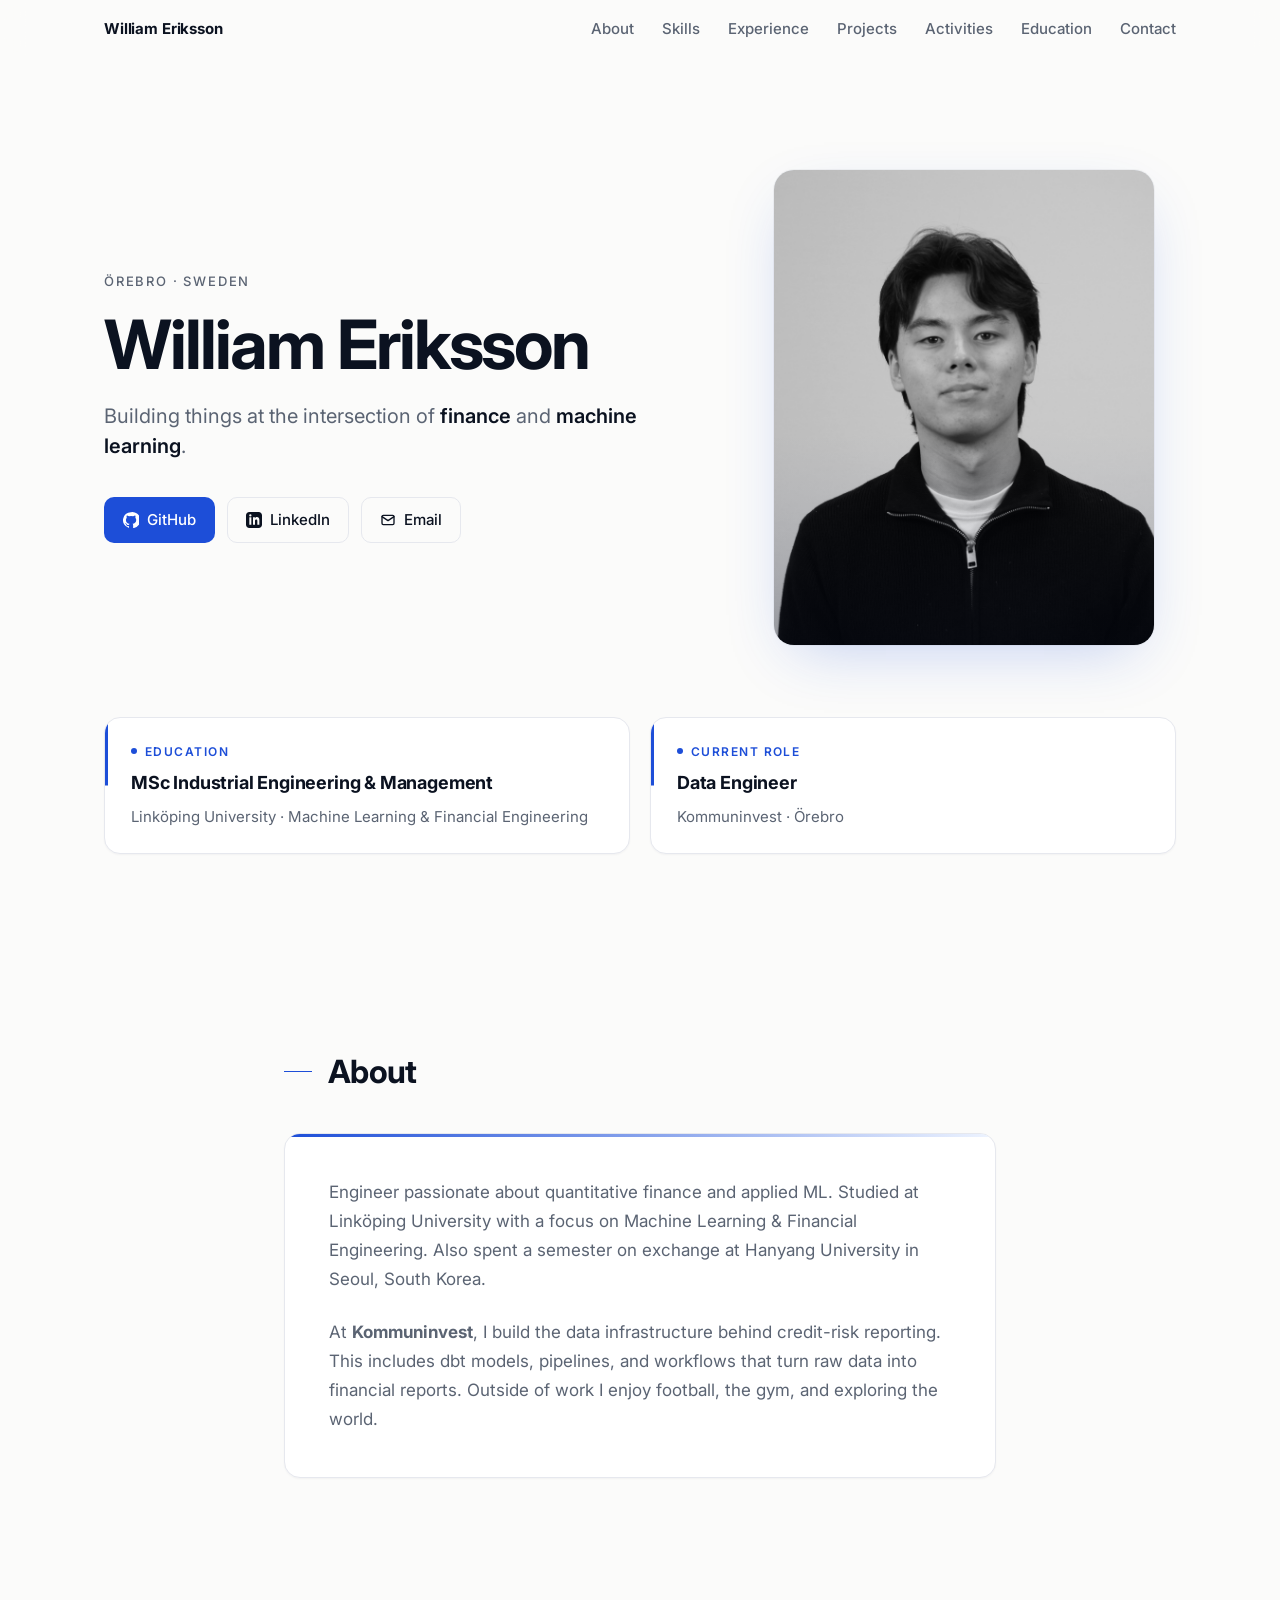
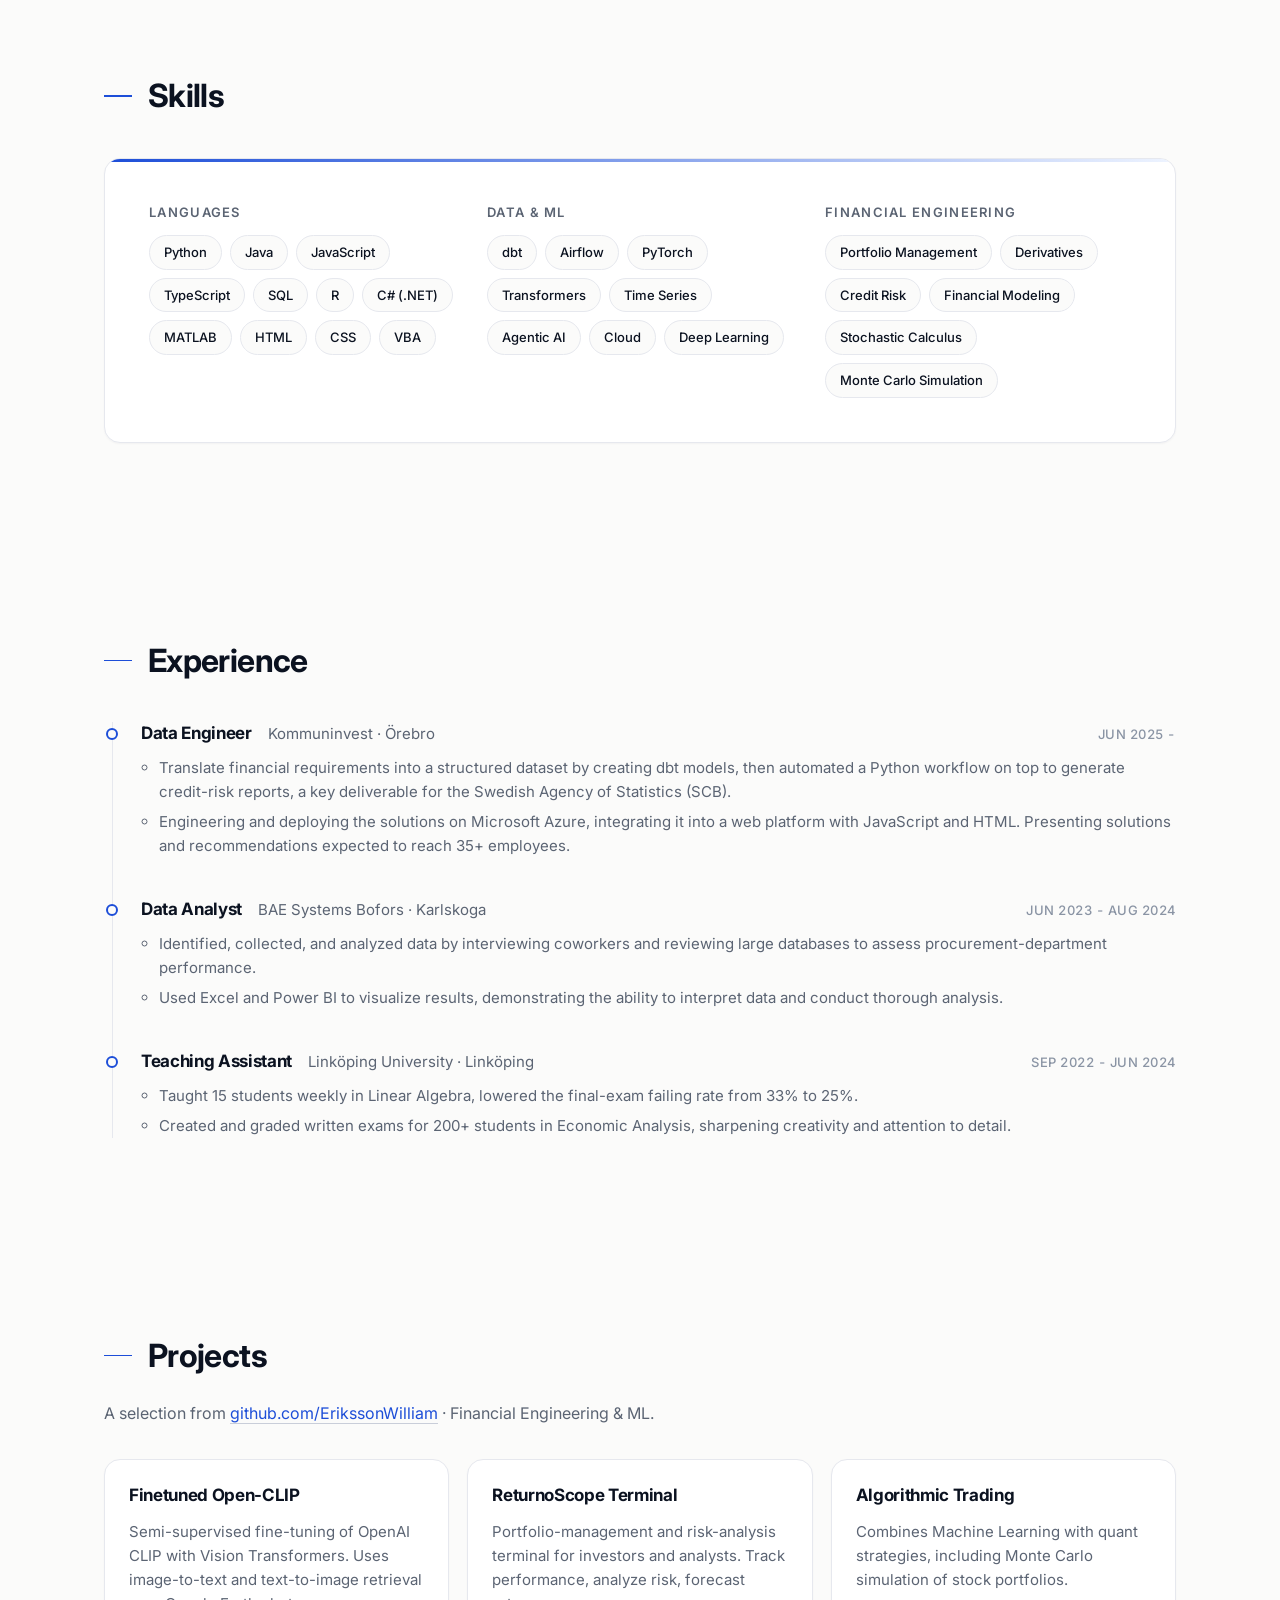
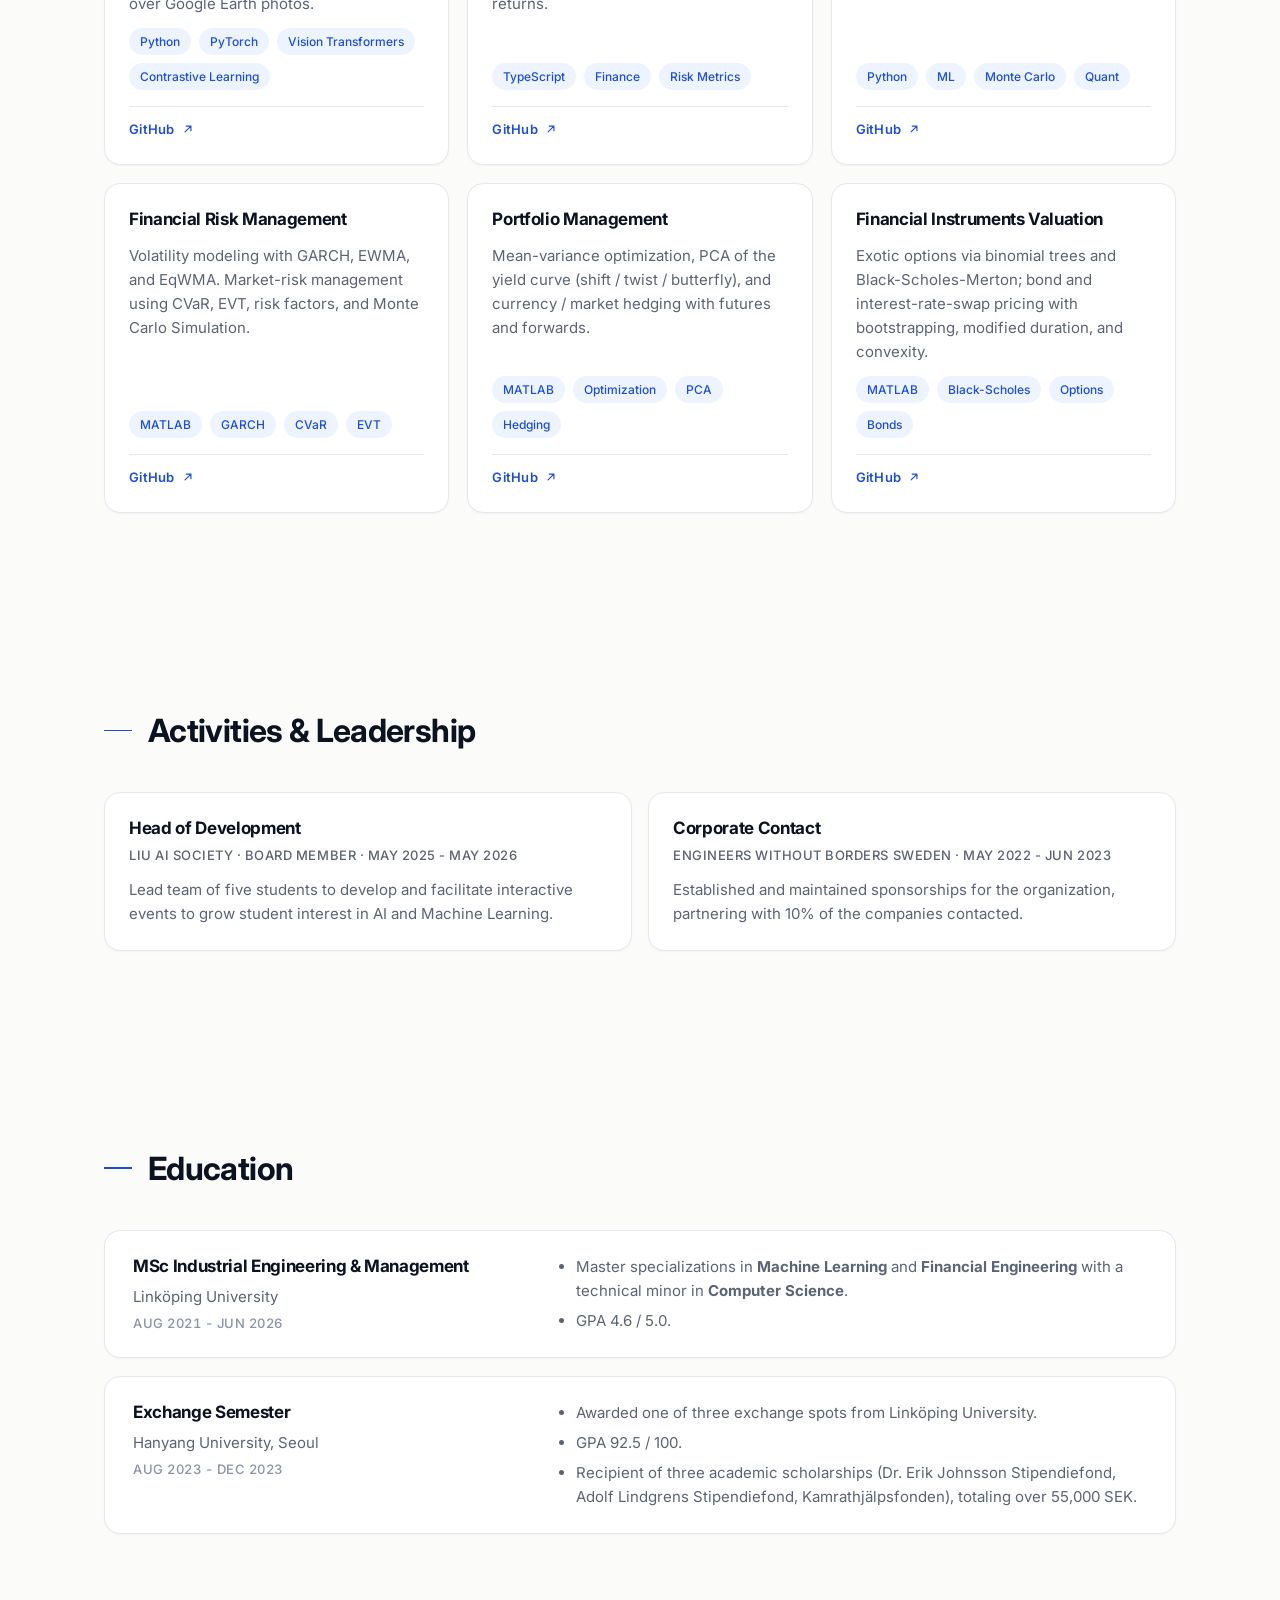
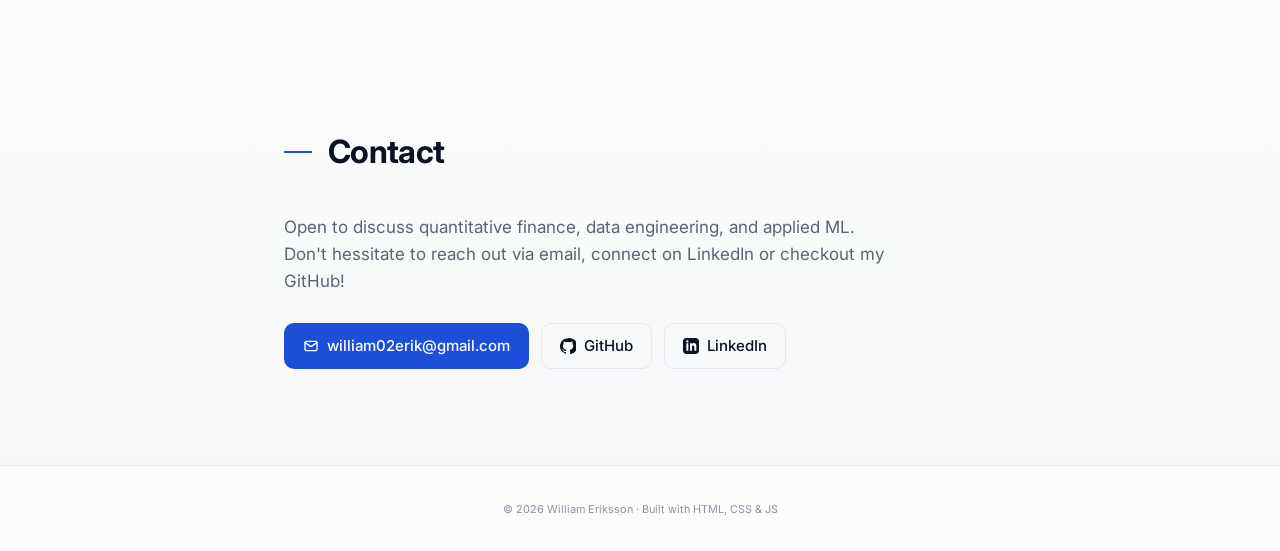
==== index.html @ e43c2216 "fix" ====
<!DOCTYPE html>
<html lang="en">
<head>
  <meta charset="UTF-8">
  <meta name="viewport" content="width=device-width, initial-scale=1">
  <title>William Eriksson · MSc Industrial Engineering & Management</title>
  <meta name="description" content="William Eriksson · MSc student at Linköping University specializing in Machine Learning & Financial Engineering.">
  <link rel="preconnect" href="https://fonts.googleapis.com">
  <link rel="preconnect" href="https://fonts.gstatic.com" crossorigin>
  <link href="https://fonts.googleapis.com/css2?family=Inter:wght@400;500;600;700&display=swap" rel="stylesheet">
  <style>
    :root {
      --bg: #fbfbfa;
      --surface: #ffffff;
      --text: #0b1220;
      --muted: #5b6473;
      --muted-2: #8a94a4;
      --accent: #1d4ed8;
      --accent-hover: #1e3a8a;
      --accent-soft: #eef4ff;
      --accent-ink: #0a2472;
      --border: #e6e8ee;
      --border-strong: #c9ced9;
      --shadow-sm: 0 1px 2px rgba(15, 23, 42, .04);
      --shadow-md: 0 10px 30px rgba(15, 23, 42, .06);
      --radius: 16px;
      --radius-sm: 10px;
      --max: 1120px;
      --transition: 200ms cubic-bezier(.4, 0, .2, 1);
    }

    *,
    *::before,
    *::after { box-sizing: border-box; }

    html {
      scroll-behavior: smooth;
      -webkit-text-size-adjust: 100%;
    }

    body {
      margin: 0;
      font-family: 'Inter', system-ui, -apple-system, BlinkMacSystemFont, sans-serif;
      background: var(--bg);
      color: var(--text);
      font-size: 16px;
      line-height: 1.6;
      -webkit-font-smoothing: antialiased;
      -moz-osx-font-smoothing: grayscale;
    }

    a { color: inherit; }

    .skip-link {
      position: absolute;
      top: -100px;
      left: 16px;
      background: var(--accent);
      color: #fff;
      padding: 10px 16px;
      border-radius: var(--radius-sm);
      text-decoration: none;
      font-weight: 500;
      z-index: 1000;
      transition: top var(--transition);
    }
    .skip-link:focus { top: 12px; }

    .container {
      max-width: var(--max);
      margin: 0 auto;
      padding: 0 24px;
    }
    .container.narrow { max-width: 760px; }

    section {
      padding: 96px 0;
      scroll-margin-top: 72px;
    }
    @media (max-width: 720px) {
      section { padding: 64px 0; }
    }

    h1, h2, h3 {
      margin: 0;
      font-weight: 700;
      letter-spacing: -0.02em;
      color: var(--text);
    }
    h1 { font-size: clamp(2.25rem, 5vw, 3.5rem); line-height: 1.08; }
    h2 {
      font-size: clamp(1.625rem, 2.6vw, 2rem);
      margin-bottom: 36px;
      display: flex;
      align-items: center;
      gap: 16px;
    }
    h2::before {
      content: '';
      width: 28px;
      height: 1.5px;
      background: var(--accent);
      flex-shrink: 0;
    }
    h3 { font-size: 1.0625rem; line-height: 1.4; }
    p { margin: 0 0 16px; }
    p:last-child { margin-bottom: 0; }

    .muted { color: var(--muted); }
    .eyebrow {
      font-size: .8125rem;
      text-transform: uppercase;
      letter-spacing: .14em;
      color: var(--muted);
      margin-bottom: 16px;
      font-weight: 500;
    }

    /* ---------- Nav ---------- */
    .site-header {
      position: sticky;
      top: 0;
      z-index: 50;
      background: rgba(251, 251, 250, 0.72);
      backdrop-filter: saturate(180%) blur(12px);
      -webkit-backdrop-filter: saturate(180%) blur(12px);
      transition: background var(--transition), box-shadow var(--transition);
    }
    .site-header.scrolled {
      background: rgba(255, 255, 255, 0.88);
      box-shadow: 0 1px 0 var(--border), 0 1px 8px rgba(15, 23, 42, .04);
    }
    .nav-inner {
      max-width: var(--max);
      margin: 0 auto;
      padding: 16px 24px;
      display: flex;
      align-items: center;
      justify-content: space-between;
      gap: 24px;
      position: relative;
    }
    .brand {
      font-weight: 700;
      font-size: .9375rem;
      text-decoration: none;
      letter-spacing: -0.01em;
      color: var(--text);
    }
    .brand:hover { color: var(--accent); }

    .nav-menu {
      display: flex;
      gap: 28px;
      list-style: none;
      margin: 0;
      padding: 0;
    }
    .nav-menu a {
      color: var(--muted);
      text-decoration: none;
      font-size: .9375rem;
      font-weight: 500;
      position: relative;
      padding: 4px 0;
      transition: color var(--transition);
    }
    .nav-menu a::after {
      content: '';
      position: absolute;
      left: 0;
      bottom: -2px;
      width: 0;
      height: 1.5px;
      background: var(--accent);
      transition: width var(--transition);
    }
    .nav-menu a:hover { color: var(--text); }
    .nav-menu a:hover::after,
    .nav-menu a.active::after { width: 100%; }
    .nav-menu a.active { color: var(--text); }

    .nav-toggle {
      display: none;
      background: none;
      border: 0;
      padding: 8px;
      margin: -8px;
      cursor: pointer;
      flex-direction: column;
      gap: 5px;
      align-items: center;
      justify-content: center;
    }
    .nav-toggle span {
      display: block;
      width: 22px;
      height: 1.75px;
      background: var(--text);
      border-radius: 2px;
      transition: transform var(--transition), opacity var(--transition);
    }
    .nav-toggle[aria-expanded="true"] span:nth-child(1) { transform: translateY(7px) rotate(45deg); }
    .nav-toggle[aria-expanded="true"] span:nth-child(2) { opacity: 0; }
    .nav-toggle[aria-expanded="true"] span:nth-child(3) { transform: translateY(-7px) rotate(-45deg); }

    @media (max-width: 720px) {
      .nav-toggle { display: flex; }
      .nav-menu {
        position: absolute;
        top: 100%;
        left: 0;
        right: 0;
        flex-direction: column;
        background: rgba(255, 255, 255, 0.98);
        backdrop-filter: saturate(180%) blur(16px);
        -webkit-backdrop-filter: saturate(180%) blur(16px);
        padding: 8px 24px 20px;
        gap: 4px;
        border-bottom: 1px solid var(--border);
        transform: translateY(-8px);
        opacity: 0;
        pointer-events: none;
        transition: transform var(--transition), opacity var(--transition);
      }
      .nav-menu.open {
        transform: translateY(0);
        opacity: 1;
        pointer-events: auto;
      }
      .nav-menu li { width: 100%; }
      .nav-menu a {
        display: block;
        padding: 10px 0;
        border-bottom: 1px solid var(--border);
      }
      .nav-menu li:last-child a { border-bottom: 0; }
      .nav-menu a::after { display: none; }
    }

    /* ---------- Buttons ---------- */
    .btn {
      display: inline-flex;
      align-items: center;
      gap: 8px;
      padding: 10px 18px;
      border-radius: var(--radius-sm);
      font-weight: 500;
      font-size: .9375rem;
      text-decoration: none;
      border: 1px solid transparent;
      cursor: pointer;
      white-space: nowrap;
      transition: background var(--transition), color var(--transition),
                  border-color var(--transition), transform var(--transition);
    }
    .btn:active { transform: translateY(1px); }
    .btn svg { width: 16px; height: 16px; flex-shrink: 0; }
    .btn-primary {
      background: var(--accent);
      color: #fff;
    }
    .btn-primary:hover { background: var(--accent-hover); }
    .btn-ghost {
      background: transparent;
      color: var(--text);
      border-color: var(--border);
    }
    .btn-ghost:hover {
      background: var(--accent-soft);
      border-color: var(--border-strong);
    }

    /* ---------- Hero ---------- */
    .hero {
      padding: clamp(56px, 10vw, 112px) 0 clamp(48px, 8vw, 96px);
    }
    .hero-grid {
      display: grid;
      grid-template-columns: 1fr;
      gap: 48px;
      align-items: center;
    }
    @media (min-width: 860px) {
      .hero-grid {
        grid-template-columns: minmax(0, 1.15fr) minmax(0, 0.85fr);
        gap: 72px;
      }
    }
    .hero h1 {
      margin-bottom: 20px;
      font-size: clamp(2.5rem, 6vw, 4.25rem);
      letter-spacing: -0.03em;
    }
    .hero .tagline {
      font-size: clamp(1.0625rem, 1.6vw, 1.25rem);
      color: var(--muted);
      margin-bottom: 36px;
      max-width: 560px;
      line-height: 1.5;
    }
    .hero .tagline strong {
      color: var(--text);
      font-weight: 600;
    }
    .hero-cta {
      display: flex;
      flex-wrap: wrap;
      gap: 12px;
    }
    .hero-portrait {
      position: relative;
      justify-self: center;
      width: 100%;
      max-width: 380px;
      aspect-ratio: 4 / 5;
      border-radius: 20px;
      overflow: hidden;
      background: var(--accent-soft);
      box-shadow: 0 20px 60px -20px rgba(29, 78, 216, .28),
                  0 0 0 1px rgba(15, 23, 42, .04);
    }
    .hero-portrait::after {
      content: '';
      position: absolute;
      inset: 0;
      background: linear-gradient(180deg, transparent 55%, rgba(10, 36, 114, .08) 100%);
      pointer-events: none;
    }
    .hero-portrait img {
      width: 100%;
      height: 100%;
      object-fit: cover;
      display: block;
    }

    /* ---------- Credential cards ---------- */
    .credentials {
      display: grid;
      grid-template-columns: 1fr;
      gap: 16px;
      margin-top: clamp(48px, 6vw, 72px);
    }
    @media (min-width: 720px) {
      .credentials { grid-template-columns: 1fr 1fr; gap: 20px; }
    }
    .credential-card {
      background: var(--surface);
      border: 1px solid var(--border);
      border-radius: var(--radius);
      padding: 24px 26px;
      display: flex;
      flex-direction: column;
      gap: 10px;
      box-shadow: var(--shadow-sm);
      transition: transform var(--transition), box-shadow var(--transition),
                  border-color var(--transition);
      position: relative;
      overflow: hidden;
    }
    .credential-card::before {
      content: '';
      position: absolute;
      left: 0;
      top: 0;
      bottom: 0;
      width: 3px;
      background: var(--accent);
      transform: scaleY(.5);
      transform-origin: top;
      transition: transform var(--transition);
    }
    .credential-card:hover {
      transform: translateY(-2px);
      box-shadow: var(--shadow-md);
      border-color: var(--border-strong);
    }
    .credential-card:hover::before { transform: scaleY(1); }
    .credential-card .cred-tag {
      display: inline-flex;
      align-items: center;
      gap: 8px;
      font-size: .75rem;
      font-weight: 600;
      text-transform: uppercase;
      letter-spacing: .12em;
      color: var(--accent);
    }
    .credential-card .cred-tag::before {
      content: '';
      width: 6px;
      height: 6px;
      border-radius: 50%;
      background: var(--accent);
    }
    .credential-card h3 {
      font-size: 1.125rem;
      line-height: 1.35;
      letter-spacing: -0.01em;
    }
    .credential-card .cred-meta {
      color: var(--muted);
      font-size: .9375rem;
      margin: 0;
    }

    /* ---------- Section card (About, Skills, ...) ---------- */
    .section-card {
      background: var(--surface);
      border: 1px solid var(--border);
      border-radius: var(--radius);
      padding: clamp(28px, 4vw, 44px);
      box-shadow: var(--shadow-sm);
      position: relative;
      overflow: hidden;
    }
    .section-card::before {
      content: '';
      position: absolute;
      top: 0;
      left: 0;
      right: 0;
      height: 3px;
      background: linear-gradient(90deg, var(--accent) 0%, var(--accent-soft) 100%);
    }
    .section-tag {
      display: inline-flex;
      align-items: center;
      gap: 8px;
      font-size: .75rem;
      font-weight: 600;
      text-transform: uppercase;
      letter-spacing: .12em;
      color: var(--accent);
      margin-bottom: 20px;
    }
    .section-tag::before {
      content: '';
      width: 6px;
      height: 6px;
      border-radius: 50%;
      background: var(--accent);
    }
    .section-card p {
      color: var(--muted);
      font-size: 1rem;
      line-height: 1.7;
    }
    .section-card p:last-child { margin-bottom: 0; }
    @media (min-width: 720px) {
      .section-card p { font-size: 1.0625rem; }
    }
    .section-card .pills span {
      background: var(--bg);
    }

    .about-lead {
      margin: 0 0 24px;
      color: var(--text);
      font-size: 1.0625rem;
      line-height: 1.6;
      max-width: 60ch;
    }
    .about-lead strong {
      color: var(--text);
      font-weight: 600;
    }
    @media (min-width: 720px) {
      .about-lead { font-size: 1.125rem; }
    }
    .about-tagline {
      margin-top: 24px;
      color: var(--muted);
      font-size: 1rem;
      line-height: 1.6;
    }
    @media (min-width: 720px) {
      .about-tagline { font-size: 1.0625rem; }
    }

    /* ---------- Skills ---------- */
    .skills-groups {
      display: grid;
      gap: 32px;
      grid-template-columns: 1fr;
    }
    @media (min-width: 720px) {
      .skills-groups { grid-template-columns: repeat(auto-fit, minmax(280px, 1fr)); }
    }
    .skill-group h3 {
      font-size: .8125rem;
      text-transform: uppercase;
      letter-spacing: .1em;
      color: var(--muted);
      margin-bottom: 14px;
      font-weight: 600;
    }
    .pills {
      display: flex;
      flex-wrap: wrap;
      gap: 8px;
    }
    .pills span {
      display: inline-flex;
      align-items: center;
      padding: 6px 14px;
      background: var(--surface);
      border: 1px solid var(--border);
      border-radius: 999px;
      font-size: .8125rem;
      color: var(--text);
      font-weight: 500;
      transition: border-color var(--transition), color var(--transition),
                  background var(--transition);
    }
    .pills span:hover {
      border-color: var(--accent);
      color: var(--accent);
    }
    .pills.compact span {
      padding: 3px 10px;
      font-size: .75rem;
      background: var(--accent-soft);
      border-color: transparent;
      color: var(--accent);
      font-weight: 500;
    }
    .pills.compact span:hover {
      background: var(--border);
      color: var(--accent-hover);
    }

    /* ---------- Timeline ---------- */
    .timeline {
      list-style: none;
      margin: 0 0 0 8px;
      padding: 0;
      border-left: 1.5px solid var(--border);
    }
    .timeline-item {
      position: relative;
      padding: 0 0 40px 28px;
    }
    .timeline-item:last-child { padding-bottom: 0; }
    .timeline-dot {
      position: absolute;
      left: -7px;
      top: 6px;
      width: 12px;
      height: 12px;
      border-radius: 50%;
      background: var(--bg);
      border: 2px solid var(--accent);
    }
    .timeline-meta {
      display: flex;
      flex-wrap: wrap;
      align-items: baseline;
      gap: 4px 16px;
      margin-bottom: 10px;
    }
    .timeline-meta h3 {
      font-size: 1.0625rem;
      flex-shrink: 0;
    }
    .timeline-meta .org {
      color: var(--muted);
      font-size: .9375rem;
    }
    .timeline-meta .dates {
      margin-left: auto;
      font-size: .8125rem;
      color: var(--muted-2);
      font-variant-numeric: tabular-nums;
      font-weight: 500;
      text-transform: uppercase;
      letter-spacing: .04em;
    }
    @media (max-width: 720px) {
      .timeline-meta .dates { margin-left: 0; }
    }
    .timeline-content ul {
      margin: 8px 0 0;
      padding-left: 18px;
      color: var(--muted);
    }
    .timeline-content ul li {
      margin-bottom: 6px;
      font-size: .9375rem;
    }
    .timeline-content ul li:last-child { margin-bottom: 0; }

    /* ---------- Projects ---------- */
    .section-intro {
      margin: -16px 0 32px;
      max-width: 700px;
      color: var(--muted);
    }
    .section-intro a {
      color: var(--accent);
      text-decoration: none;
      border-bottom: 1px solid var(--border-strong);
      transition: border-color var(--transition);
    }
    .section-intro a:hover { border-color: var(--accent); }

    .projects-grid {
      display: grid;
      grid-template-columns: repeat(auto-fit, minmax(290px, 1fr));
      gap: 18px;
    }
    .project-card {
      background: var(--surface);
      border: 1px solid var(--border);
      border-radius: var(--radius);
      padding: 24px;
      display: flex;
      flex-direction: column;
      gap: 12px;
      box-shadow: var(--shadow-sm);
      transition: transform var(--transition), box-shadow var(--transition),
                  border-color var(--transition);
    }
    .project-card:hover {
      transform: translateY(-2px);
      box-shadow: var(--shadow-md);
      border-color: var(--border-strong);
    }
    .project-card h3 {
      font-size: 1.0625rem;
      margin: 0;
    }
    .project-card .desc {
      margin: 0;
      color: var(--muted);
      font-size: .9375rem;
      flex: 1;
    }
    .card-links {
      display: flex;
      flex-wrap: wrap;
      gap: 18px;
      margin-top: 4px;
      padding-top: 12px;
      border-top: 1px solid var(--border);
    }
    .card-links a {
      color: var(--accent);
      text-decoration: none;
      font-size: .8125rem;
      font-weight: 600;
      letter-spacing: .02em;
      display: inline-flex;
      align-items: center;
      gap: 6px;
      transition: color var(--transition), gap var(--transition);
    }
    .card-links a:hover {
      color: var(--accent-hover);
      gap: 8px;
    }
    .card-links a svg { width: 14px; height: 14px; }

    /* ---------- Activities ---------- */
    .activities-grid {
      display: grid;
      gap: 16px;
      grid-template-columns: 1fr;
    }
    @media (min-width: 720px) {
      .activities-grid { grid-template-columns: 1fr 1fr; }
    }
    .activity-card {
      background: var(--surface);
      border: 1px solid var(--border);
      border-radius: var(--radius);
      padding: 24px;
      box-shadow: var(--shadow-sm);
      transition: transform var(--transition), box-shadow var(--transition),
                  border-color var(--transition);
    }
    .activity-card:hover {
      transform: translateY(-2px);
      box-shadow: var(--shadow-md);
      border-color: var(--border-strong);
    }
    .activity-card h3 { margin-bottom: 4px; }
    .activity-card .meta {
      font-size: .8125rem;
      color: var(--muted);
      margin-bottom: 12px;
      text-transform: uppercase;
      letter-spacing: .04em;
      font-weight: 500;
    }
    .activity-card p {
      color: var(--muted);
      font-size: .9375rem;
      margin: 0;
    }

    /* ---------- Education ---------- */
    .education-list {
      display: grid;
      gap: 18px;
    }
    .education-item {
      background: var(--surface);
      border: 1px solid var(--border);
      border-radius: var(--radius);
      padding: 24px 28px;
      display: grid;
      gap: 16px;
      box-shadow: var(--shadow-sm);
    }
    @media (min-width: 720px) {
      .education-item {
        grid-template-columns: minmax(0, 1fr) minmax(0, 1.5fr);
        gap: 32px;
        align-items: start;
      }
    }
    .education-item h3 { margin-bottom: 6px; }
    .edu-meta .org {
      color: var(--muted);
      font-size: .9375rem;
      margin-bottom: 4px;
    }
    .edu-meta .dates {
      font-size: .8125rem;
      color: var(--muted-2);
      text-transform: uppercase;
      letter-spacing: .04em;
      font-weight: 500;
      font-variant-numeric: tabular-nums;
    }
    .edu-detail {
      margin: 0;
      padding-left: 18px;
      color: var(--muted);
    }
    .edu-detail li {
      margin-bottom: 6px;
      font-size: .9375rem;
    }
    .edu-detail li:last-child { margin-bottom: 0; }

    /* ---------- Contact ---------- */
    #contact {
      background: linear-gradient(180deg, transparent 0%, rgba(241, 245, 249, 0.5) 100%);
    }
    .contact-text {
      color: var(--muted);
      font-size: 1.0625rem;
      max-width: 600px;
      margin-bottom: 28px;
    }
    .contact-cta {
      display: flex;
      flex-wrap: wrap;
      gap: 12px;
    }

    /* ---------- Footer ---------- */
    footer {
      padding: 32px 0;
      border-top: 1px solid var(--border);
      text-align: center;
      color: var(--muted-2);
      font-size: .8125rem;
    }

    /* ---------- Reveal on scroll ---------- */
    [data-reveal] {
      opacity: 0;
      transform: translateY(12px);
      transition: opacity 600ms cubic-bezier(.4, 0, .2, 1),
                  transform 600ms cubic-bezier(.4, 0, .2, 1);
    }
    [data-reveal].in-view {
      opacity: 1;
      transform: translateY(0);
    }

    /* ---------- Focus ---------- */
    :focus-visible {
      outline: 2px solid var(--accent);
      outline-offset: 3px;
      border-radius: 4px;
    }
    .pills span:focus-visible,
    .btn:focus-visible { outline-offset: 3px; }

    /* ---------- Reduced motion ---------- */
    @media (prefers-reduced-motion: reduce) {
      *,
      *::before,
      *::after {
        animation-duration: 0.01ms !important;
        animation-iteration-count: 1 !important;
        transition-duration: 0.01ms !important;
        scroll-behavior: auto !important;
      }
      [data-reveal] {
        opacity: 1;
        transform: none;
      }
      html { scroll-behavior: auto; }
    }
  </style>
</head>
<body>
  <a class="skip-link" href="#main">Skip to content</a>
  <div id="nav-sentinel" aria-hidden="true"></div>

  <header class="site-header">
    <nav class="nav-inner" aria-label="Primary">
      <a href="#hero" class="brand">William Eriksson</a>
      <button class="nav-toggle" aria-expanded="false" aria-controls="nav-menu" aria-label="Toggle navigation menu">
        <span></span><span></span><span></span>
      </button>
      <ul id="nav-menu" class="nav-menu">
        <li><a href="#about">About</a></li>
        <li><a href="#skills">Skills</a></li>
        <li><a href="#experience">Experience</a></li>
        <li><a href="#projects">Projects</a></li>
        <li><a href="#activities">Activities</a></li>
        <li><a href="#education">Education</a></li>
        <li><a href="#contact">Contact</a></li>
      </ul>
    </nav>
  </header>

  <main id="main">
    <section class="hero" id="hero">
      <div class="container">
        <div class="hero-grid">
          <div class="hero-content">
            <p class="eyebrow" data-reveal>Örebro · Sweden</p>
            <h1 data-reveal>William Eriksson</h1>
            <p class="tagline" data-reveal>
              Building things at the intersection of
              <strong>finance</strong> and <strong>machine learning</strong>.
            </p>
            <div class="hero-cta" data-reveal>
              <a href="https://github.com/ErikssonWilliam" class="btn btn-primary" target="_blank" rel="noopener noreferrer">
                <svg viewBox="0 0 24 24" fill="currentColor" aria-hidden="true"><path d="M12 .3a12 12 0 0 0-3.8 23.4c.6.1.8-.3.8-.6v-2c-3.3.7-4-1.6-4-1.6-.6-1.4-1.4-1.8-1.4-1.8-1.1-.7.1-.7.1-.7 1.2.1 1.9 1.2 1.9 1.2 1 1.8 2.8 1.3 3.5 1 .1-.8.4-1.3.8-1.6-2.7-.3-5.5-1.3-5.5-6 0-1.2.5-2.3 1.3-3.1-.2-.4-.6-1.6 0-3.2 0 0 1-.3 3.4 1.2a11.5 11.5 0 0 1 6 0c2.3-1.5 3.3-1.2 3.3-1.2.7 1.6.2 2.8.1 3.2.8.8 1.3 1.9 1.3 3.1 0 4.6-2.8 5.7-5.5 6 .5.4.9 1.2.9 2.4v3.5c0 .3.2.7.8.6A12 12 0 0 0 12 .3"/></svg>
                GitHub
              </a>
              <a href="https://www.linkedin.com/in/william-eriksson-01691a193/" class="btn btn-ghost" target="_blank" rel="noopener noreferrer">
                <svg viewBox="0 0 24 24" fill="currentColor" aria-hidden="true"><path d="M19 0H5C2.2 0 0 2.2 0 5v14c0 2.8 2.2 5 5 5h14c2.8 0 5-2.2 5-5V5c0-2.8-2.2-5-5-5zM8 19H5V8h3v11zM6.5 6.7a1.7 1.7 0 1 1 0-3.5 1.7 1.7 0 0 1 0 3.5zM20 19h-3v-5.5c0-1.4-.6-2.2-1.7-2.2-1.2 0-1.8.8-1.8 2.2V19h-3V8h2.9v1.3c.6-1 1.7-1.7 3.1-1.7 2.2 0 3.5 1.4 3.5 4.1V19z"/></svg>
                LinkedIn
              </a>
              <a href="mailto:william02erik@gmail.com" class="btn btn-ghost">
                <svg viewBox="0 0 24 24" fill="none" stroke="currentColor" stroke-width="2" stroke-linecap="round" stroke-linejoin="round" aria-hidden="true"><rect x="3" y="5" width="18" height="14" rx="2"/><path d="M3 7l9 6 9-6"/></svg>
                Email
              </a>
            </div>
          </div>
          <div class="hero-portrait" data-reveal>
            <img src="SvartVitCVBild.jpg" alt="Portrait of William Eriksson" width="800" height="1000">
          </div>
        </div>

        <div class="credentials">
          <article class="credential-card" data-reveal>
            <span class="cred-tag">Education</span>
            <h3>MSc Industrial Engineering &amp; Management</h3>
            <p class="cred-meta">Linköping University · Machine Learning &amp; Financial Engineering</p>
          </article>
          <article class="credential-card" data-reveal>
            <span class="cred-tag">Current role</span>
            <h3>Data Engineer</h3>
            <p class="cred-meta">Kommuninvest · Örebro</p>
          </article>
        </div>
      </div>
    </section>

    <section id="about" aria-labelledby="about-h">
      <div class="container narrow">
        <h2 id="about-h" data-reveal>About</h2>
        <div class="section-card" data-reveal>
          <p class="about-lead">
            Engineer passionate about quantitative finance and applied ML. Studied at Linköping University with a focus on Machine Learning & Financial Engineering. Also spent a semester on exchange at Hanyang University in Seoul, South Korea.
          </p>
          <p class="about-tagline">
            At <strong>Kommuninvest</strong>, I build the data infrastructure behind credit-risk reporting. This includes dbt models, pipelines, and workflows that turn raw data into financial reports. Outside of work I enjoy football, the gym, and exploring the world.
          </p>
        </div>
      </div>
    </section>

    <section id="skills" aria-labelledby="skills-h">
      <div class="container">
        <h2 id="skills-h" data-reveal>Skills</h2>
        <div class="section-card" data-reveal>
          <div class="skills-groups">
            <div class="skill-group">
              <h3>Languages</h3>
              <div class="pills">
                <span>Python</span><span>Java</span><span>JavaScript</span><span>TypeScript</span><span>SQL</span><span>R</span><span>C# (.NET)</span><span>MATLAB</span><span>HTML</span><span>CSS</span><span>VBA</span>
              </div>
            </div>
            <div class="skill-group">
              <h3>Data &amp; ML</h3>
              <div class="pills">
                <span>dbt</span><span>Airflow</span><span>PyTorch</span><span>Transformers</span><span>Time Series</span>
                <span>Agentic AI</span>
                <span>Cloud</span>
                <span>Deep Learning</span>
              </div>
            </div>
            <div class="skill-group">
              <h3>Financial Engineering</h3>
              <div class="pills">
                <span>Portfolio Management</span><span>Derivatives</span><span>Credit Risk</span><span>Financial Modeling</span><span>Stochastic Calculus</span><span>Monte Carlo Simulation</span>
              </div>
            </div>
          </div>
        </div>
      </div>
    </section>

    <section id="experience" aria-labelledby="experience-h">
      <div class="container">
        <h2 id="experience-h" data-reveal>Experience</h2>
        <ol class="timeline">
          <li class="timeline-item" data-reveal>
            <div class="timeline-dot"></div>
            <div class="timeline-content">
              <div class="timeline-meta">
                <h3>Data Engineer</h3>
                <span class="org">Kommuninvest · Örebro</span>
                <span class="dates">Jun 2025 - </span>
              </div>
              <ul>
                <li>Translate financial requirements into a structured dataset by creating dbt models, then automated a Python workflow on top to generate credit-risk reports, a key deliverable for the Swedish Agency of Statistics (SCB).</li>
                <li>Engineering and deploying the solutions on Microsoft Azure, integrating it into a web platform with JavaScript and HTML. Presenting solutions and recommendations expected to reach 35+ employees.</li>
              </ul>
            </div>
          </li>
          <li class="timeline-item" data-reveal>
            <div class="timeline-dot"></div>
            <div class="timeline-content">
              <div class="timeline-meta">
                <h3>Data Analyst</h3>
                <span class="org">BAE Systems Bofors · Karlskoga</span>
                <span class="dates">Jun 2023 - Aug 2024</span>
              </div>
              <ul>
                <li>Identified, collected, and analyzed data by interviewing coworkers and reviewing large databases to assess procurement-department performance.</li>
                <li>Used Excel and Power BI to visualize results, demonstrating the ability to interpret data and conduct thorough analysis.</li>
              </ul>
            </div>
          </li>
          <li class="timeline-item" data-reveal>
            <div class="timeline-dot"></div>
            <div class="timeline-content">
              <div class="timeline-meta">
                <h3>Teaching Assistant</h3>
                <span class="org">Linköping University · Linköping</span>
                <span class="dates">Sep 2022 - Jun 2024</span>
              </div>
              <ul>
                <li>Taught 15 students weekly in Linear Algebra, lowered the final-exam failing rate from 33% to 25%.</li>
                <li>Created and graded written exams for 200+ students in Economic Analysis, sharpening creativity and attention to detail.</li>
              </ul>
            </div>
          </li>
        </ol>
      </div>
    </section>

    <section id="projects" aria-labelledby="projects-h">
      <div class="container">
        <h2 id="projects-h" data-reveal>Projects</h2>
        <p class="section-intro" data-reveal>
          A selection from <a href="https://github.com/ErikssonWilliam" target="_blank" rel="noopener noreferrer">github.com/ErikssonWilliam</a> · Financial Engineering & ML.
        </p>
        <div class="projects-grid">

          <article class="project-card" data-reveal>
            <h3>Finetuned Open-CLIP</h3>
            <p class="desc">Semi-supervised fine-tuning of OpenAI CLIP with Vision Transformers. Uses image-to-text and text-to-image retrieval over Google Earth photos.</p>
            <div class="pills compact">
              <span>Python</span><span>PyTorch</span><span>Vision Transformers</span><span>Contrastive Learning</span>
            </div>
            <div class="card-links">
              <a href="https://github.com/ErikssonWilliam/Finetuned-Open-CLIP" target="_blank" rel="noopener noreferrer">GitHub
                <svg viewBox="0 0 24 24" fill="none" stroke="currentColor" stroke-width="2" stroke-linecap="round" stroke-linejoin="round" aria-hidden="true"><path d="M7 17L17 7M9 7h8v8"/></svg>
              </a>
            </div>
          </article>

          <article class="project-card" data-reveal>
            <h3>ReturnoScope Terminal</h3>
            <p class="desc">Portfolio-management and risk-analysis terminal for investors and analysts. Track performance, analyze risk, forecast returns.</p>
            <div class="pills compact">
              <span>TypeScript</span><span>Finance</span><span>Risk Metrics</span>
            </div>
            <div class="card-links">
              <a href="https://github.com/ErikssonWilliam/returno-scope-terminal" target="_blank" rel="noopener noreferrer">GitHub
                <svg viewBox="0 0 24 24" fill="none" stroke="currentColor" stroke-width="2" stroke-linecap="round" stroke-linejoin="round" aria-hidden="true"><path d="M7 17L17 7M9 7h8v8"/></svg>
              </a>
            </div>
          </article>

          <article class="project-card" data-reveal>
            <h3>Algorithmic Trading</h3>
            <p class="desc">Combines Machine Learning with quant strategies, including Monte Carlo simulation of stock portfolios.</p>
            <div class="pills compact">
              <span>Python</span><span>ML</span><span>Monte Carlo</span><span>Quant</span>
            </div>
            <div class="card-links">
              <a href="https://github.com/ErikssonWilliam/Algorithmic_Trading" target="_blank" rel="noopener noreferrer">GitHub
                <svg viewBox="0 0 24 24" fill="none" stroke="currentColor" stroke-width="2" stroke-linecap="round" stroke-linejoin="round" aria-hidden="true"><path d="M7 17L17 7M9 7h8v8"/></svg>
              </a>
            </div>
          </article>

          <article class="project-card" data-reveal>
            <h3>Financial Risk Management</h3>
            <p class="desc">Volatility modeling with GARCH, EWMA, and EqWMA. Market-risk management using CVaR, EVT, risk factors, and Monte Carlo Simulation.</p>
            <div class="pills compact">
              <span>MATLAB</span><span>GARCH</span><span>CVaR</span><span>EVT</span>
            </div>
            <div class="card-links">
              <a href="https://github.com/ErikssonWilliam/Financial-Risk-Management" target="_blank" rel="noopener noreferrer">GitHub
                <svg viewBox="0 0 24 24" fill="none" stroke="currentColor" stroke-width="2" stroke-linecap="round" stroke-linejoin="round" aria-hidden="true"><path d="M7 17L17 7M9 7h8v8"/></svg>
              </a>
            </div>
          </article>

          <article class="project-card" data-reveal>
            <h3>Portfolio Management</h3>
            <p class="desc">Mean-variance optimization, PCA of the yield curve (shift / twist / butterfly), and currency / market hedging with futures and forwards.</p>
            <div class="pills compact">
              <span>MATLAB</span><span>Optimization</span><span>PCA</span><span>Hedging</span>
            </div>
            <div class="card-links">
              <a href="https://github.com/ErikssonWilliam/Portfolio-Management" target="_blank" rel="noopener noreferrer">GitHub
                <svg viewBox="0 0 24 24" fill="none" stroke="currentColor" stroke-width="2" stroke-linecap="round" stroke-linejoin="round" aria-hidden="true"><path d="M7 17L17 7M9 7h8v8"/></svg>
              </a>
            </div>
          </article>

          <article class="project-card" data-reveal>
            <h3>Financial Instruments Valuation</h3>
            <p class="desc">Exotic options via binomial trees and Black-Scholes-Merton; bond and interest-rate-swap pricing with bootstrapping, modified duration, and convexity.</p>
            <div class="pills compact">
              <span>MATLAB</span><span>Black-Scholes</span><span>Options</span><span>Bonds</span>
            </div>
            <div class="card-links">
              <a href="https://github.com/ErikssonWilliam/Financial-Instruments-Valuation" target="_blank" rel="noopener noreferrer">GitHub
                <svg viewBox="0 0 24 24" fill="none" stroke="currentColor" stroke-width="2" stroke-linecap="round" stroke-linejoin="round" aria-hidden="true"><path d="M7 17L17 7M9 7h8v8"/></svg>
              </a>
            </div>
          </article>

        </div>
      </div>
    </section>

    <section id="activities" aria-labelledby="activities-h">
      <div class="container">
        <h2 id="activities-h" data-reveal>Activities &amp; Leadership</h2>
        <div class="activities-grid">
          <article class="activity-card" data-reveal>
            <h3>Head of Development</h3>
            <p class="meta">LiU AI Society · Board Member · May 2025 - May 2026</p>
            <p>Lead team of five students to develop and facilitate interactive events to grow student interest in AI and Machine Learning.</p>
          </article>
          <article class="activity-card" data-reveal>
            <h3>Corporate Contact</h3>
            <p class="meta">Engineers Without Borders Sweden · May 2022 - Jun 2023</p>
            <p>Established and maintained sponsorships for the organization, partnering with 10% of the companies contacted.</p>
          </article>
        </div>
      </div>
    </section>

    <section id="education" aria-labelledby="education-h">
      <div class="container">
        <h2 id="education-h" data-reveal>Education</h2>
        <div class="education-list">
          <article class="education-item" data-reveal>
            <div class="edu-meta">
              <h3>MSc Industrial Engineering &amp; Management</h3>
              <p class="org">Linköping University</p>
              <p class="dates">Aug 2021 - Jun 2026</p>
            </div>
            <ul class="edu-detail">
              <li>Master specializations in <strong>Machine Learning</strong> and <strong>Financial Engineering</strong> with a technical minor in <strong>Computer Science</strong>.</li>
              <li>GPA 4.6 / 5.0.</li>
            </ul>
          </article>
          <article class="education-item" data-reveal>
            <div class="edu-meta">
              <h3>Exchange Semester</h3>
              <p class="org">Hanyang University, Seoul</p>
              <p class="dates">Aug 2023 - Dec 2023</p>
            </div>
            <ul class="edu-detail">
              <li>Awarded one of three exchange spots from Linköping University.</li>
              <li>GPA 92.5 / 100.</li>
              <li>Recipient of three academic scholarships (Dr. Erik Johnsson Stipendiefond, Adolf Lindgrens Stipendiefond, Kamrathjälpsfonden), totaling over 55,000 SEK.</li>
            </ul>
          </article>
        </div>
      </div>
    </section>

    <section id="contact" aria-labelledby="contact-h">
      <div class="container narrow">
        <h2 id="contact-h" data-reveal>Contact</h2>
        <p class="contact-text" data-reveal>
          Open to discuss quantitative finance, data engineering, and applied ML. Don't hessitate to reach out via email, connect on LinkedIn or checkout my GitHub! 
        </p>
        <div class="contact-cta" data-reveal>
          <a href="mailto:william02erik@gmail.com" class="btn btn-primary">
            <svg viewBox="0 0 24 24" fill="none" stroke="currentColor" stroke-width="2" stroke-linecap="round" stroke-linejoin="round" aria-hidden="true"><rect x="3" y="5" width="18" height="14" rx="2"/><path d="M3 7l9 6 9-6"/></svg>
            william02erik@gmail.com
          </a>
          <a href="https://github.com/ErikssonWilliam" class="btn btn-ghost" target="_blank" rel="noopener noreferrer">
            <svg viewBox="0 0 24 24" fill="currentColor" aria-hidden="true"><path d="M12 .3a12 12 0 0 0-3.8 23.4c.6.1.8-.3.8-.6v-2c-3.3.7-4-1.6-4-1.6-.6-1.4-1.4-1.8-1.4-1.8-1.1-.7.1-.7.1-.7 1.2.1 1.9 1.2 1.9 1.2 1 1.8 2.8 1.3 3.5 1 .1-.8.4-1.3.8-1.6-2.7-.3-5.5-1.3-5.5-6 0-1.2.5-2.3 1.3-3.1-.2-.4-.6-1.6 0-3.2 0 0 1-.3 3.4 1.2a11.5 11.5 0 0 1 6 0c2.3-1.5 3.3-1.2 3.3-1.2.7 1.6.2 2.8.1 3.2.8.8 1.3 1.9 1.3 3.1 0 4.6-2.8 5.7-5.5 6 .5.4.9 1.2.9 2.4v3.5c0 .3.2.7.8.6A12 12 0 0 0 12 .3"/></svg>
            GitHub
          </a>
          <a href="https://www.linkedin.com/in/william-eriksson-01691a193/" class="btn btn-ghost" target="_blank" rel="noopener noreferrer">
            <svg viewBox="0 0 24 24" fill="currentColor" aria-hidden="true"><path d="M19 0H5C2.2 0 0 2.2 0 5v14c0 2.8 2.2 5 5 5h14c2.8 0 5-2.2 5-5V5c0-2.8-2.2-5-5-5zM8 19H5V8h3v11zM6.5 6.7a1.7 1.7 0 1 1 0-3.5 1.7 1.7 0 0 1 0 3.5zM20 19h-3v-5.5c0-1.4-.6-2.2-1.7-2.2-1.2 0-1.8.8-1.8 2.2V19h-3V8h2.9v1.3c.6-1 1.7-1.7 3.1-1.7 2.2 0 3.5 1.4 3.5 4.1V19z"/></svg>
            LinkedIn
          </a>
        </div>
      </div>
    </section>
  </main>

  <footer>
    <div class="container">
      <small>© <span id="year"></span> William Eriksson · Built with HTML, CSS &amp; JS</small>
    </div>
  </footer>

  <script>
    (function () {
      var navToggle = document.querySelector('.nav-toggle');
      var navMenu = document.getElementById('nav-menu');

      navToggle.addEventListener('click', function () {
        var expanded = navToggle.getAttribute('aria-expanded') === 'true';
        navToggle.setAttribute('aria-expanded', String(!expanded));
        navMenu.classList.toggle('open', !expanded);
      });

      navMenu.querySelectorAll('a').forEach(function (a) {
        a.addEventListener('click', function () {
          navToggle.setAttribute('aria-expanded', 'false');
          navMenu.classList.remove('open');
        });
      });

      var header = document.querySelector('.site-header');
      var sentinel = document.getElementById('nav-sentinel');
      if ('IntersectionObserver' in window) {
        new IntersectionObserver(function (entries) {
          header.classList.toggle('scrolled', !entries[0].isIntersecting);
        }, { threshold: 0 }).observe(sentinel);
      }

      var sections = document.querySelectorAll('main section[id]');
      var navLinks = navMenu.querySelectorAll('a');
      var linkMap = {};
      navLinks.forEach(function (a) {
        linkMap[a.getAttribute('href').slice(1)] = a;
      });
      if ('IntersectionObserver' in window) {
        var activeObserver = new IntersectionObserver(function (entries) {
          entries.forEach(function (e) {
            if (e.isIntersecting) {
              navLinks.forEach(function (l) { l.classList.remove('active'); });
              var link = linkMap[e.target.id];
              if (link) link.classList.add('active');
            }
          });
        }, { rootMargin: '-40% 0px -55% 0px', threshold: 0 });
        sections.forEach(function (s) { activeObserver.observe(s); });

        var revealObserver = new IntersectionObserver(function (entries) {
          entries.forEach(function (e) {
            if (e.isIntersecting) {
              e.target.classList.add('in-view');
              revealObserver.unobserve(e.target);
            }
          });
        }, { threshold: 0.08, rootMargin: '0px 0px -40px 0px' });
        document.querySelectorAll('[data-reveal]').forEach(function (el) {
          revealObserver.observe(el);
        });
      } else {
        document.querySelectorAll('[data-reveal]').forEach(function (el) {
          el.classList.add('in-view');
        });
      }

      document.querySelectorAll('a[href^="#"]').forEach(function (a) {
        a.addEventListener('click', function (e) {
          var id = a.getAttribute('href').slice(1);
          if (!id) return;
          var target = document.getElementById(id);
          if (!target) return;
          e.preventDefault();
          target.scrollIntoView({ behavior: 'smooth', block: 'start' });
        });
      });

      var yearEl = document.getElementById('year');
      if (yearEl) yearEl.textContent = new Date().getFullYear();
    })();
  </script>
</body>
</html>
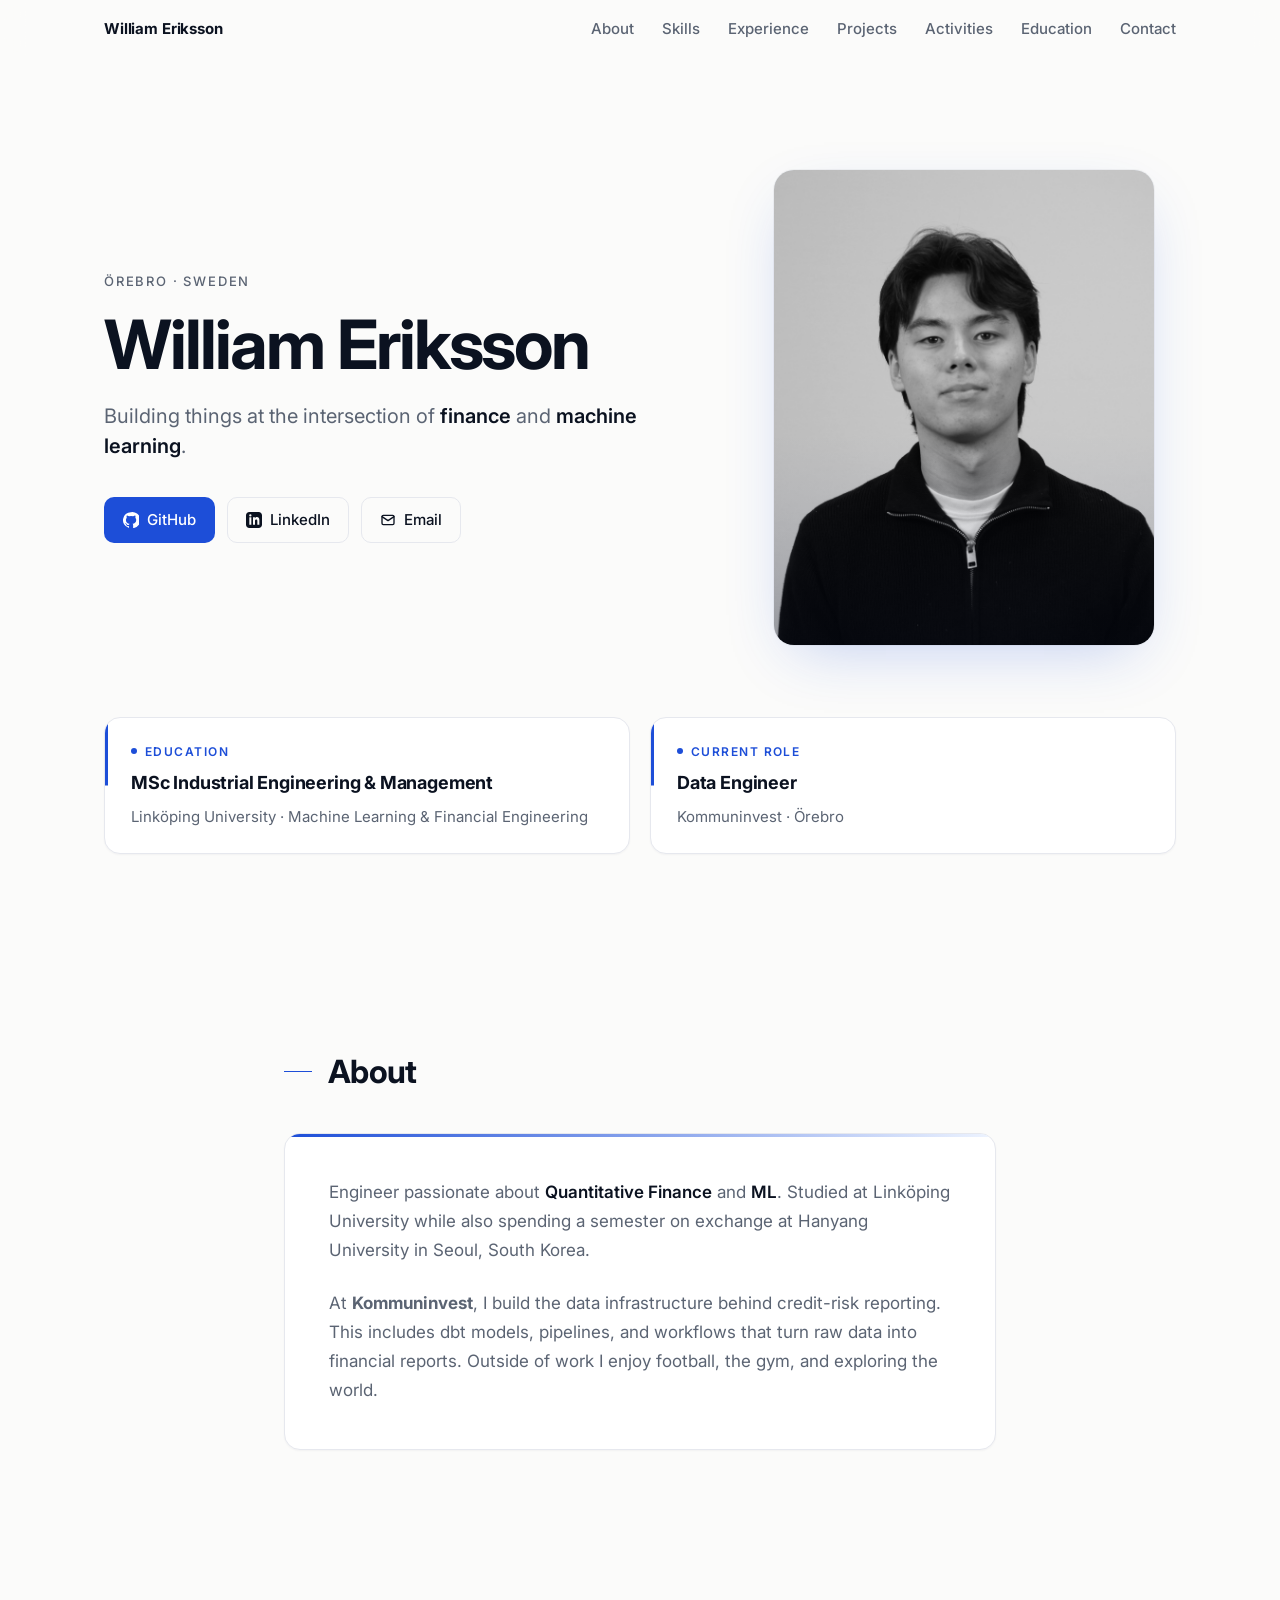
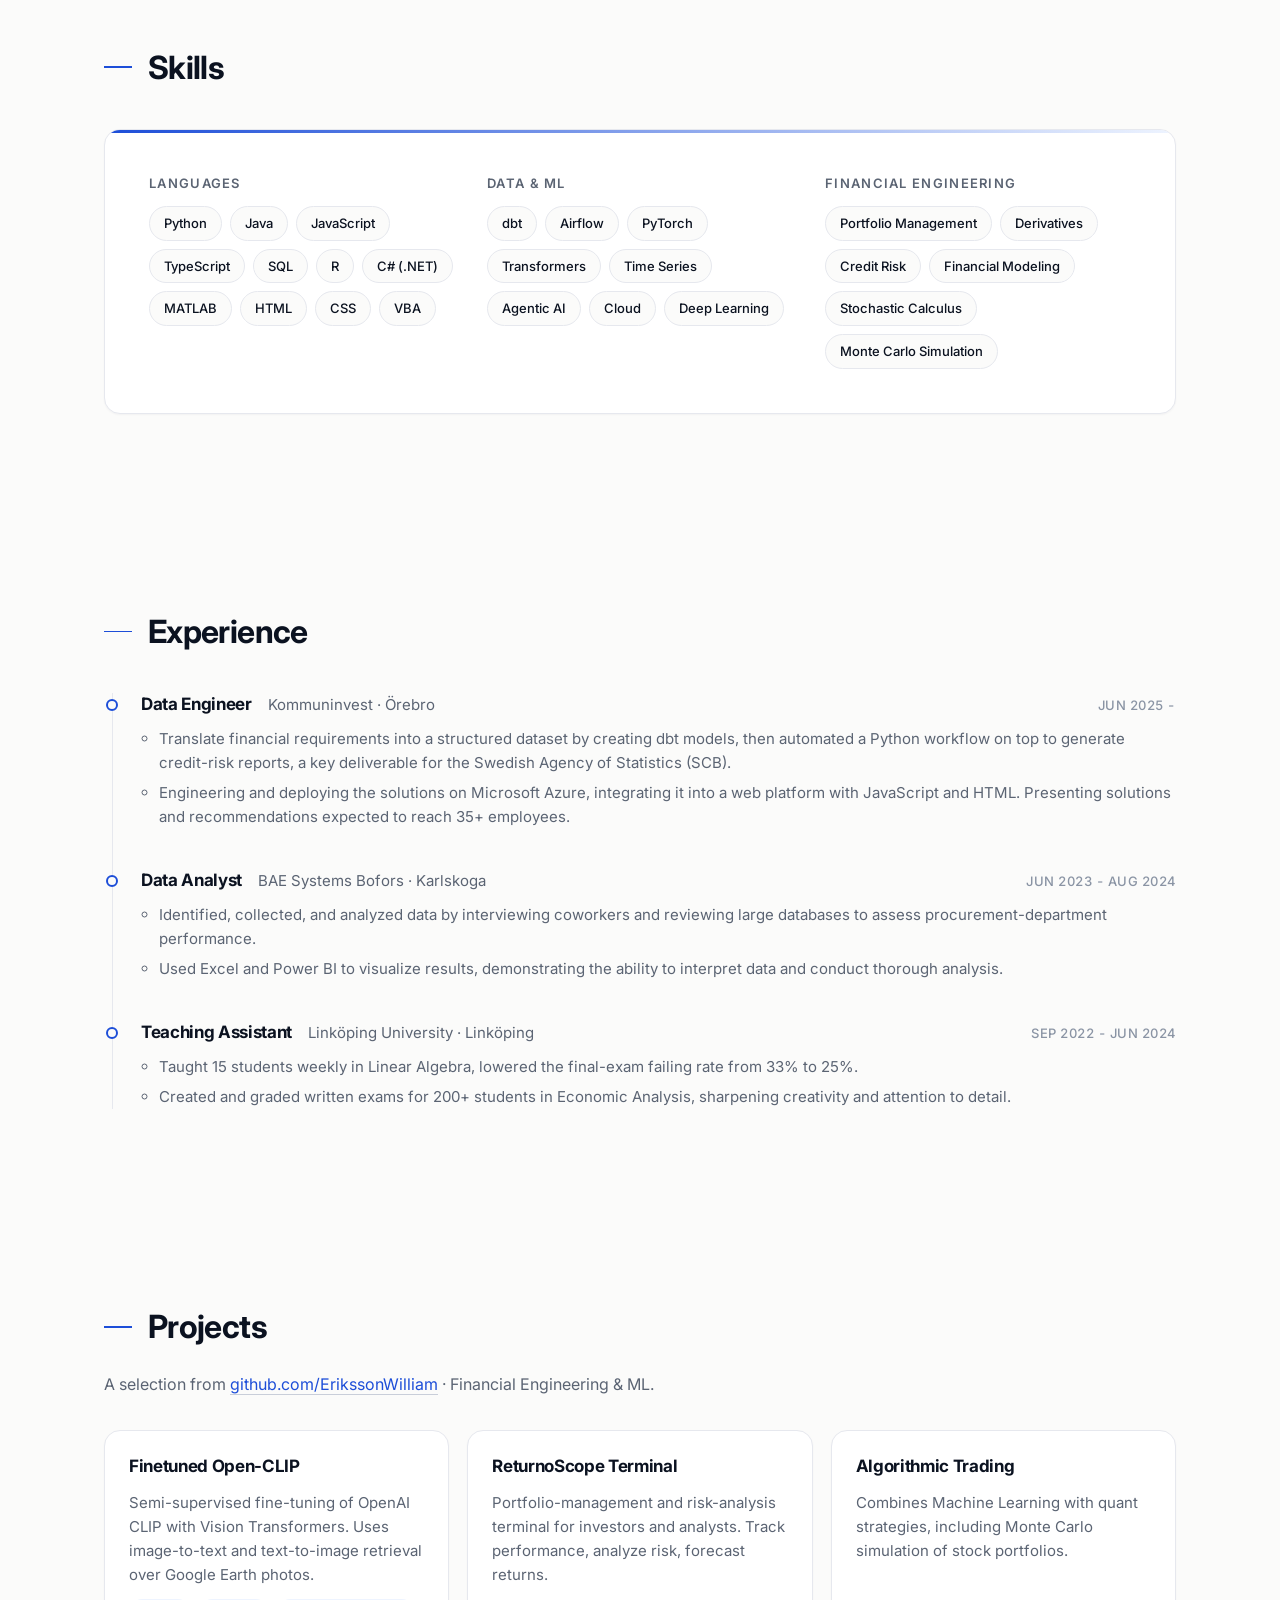
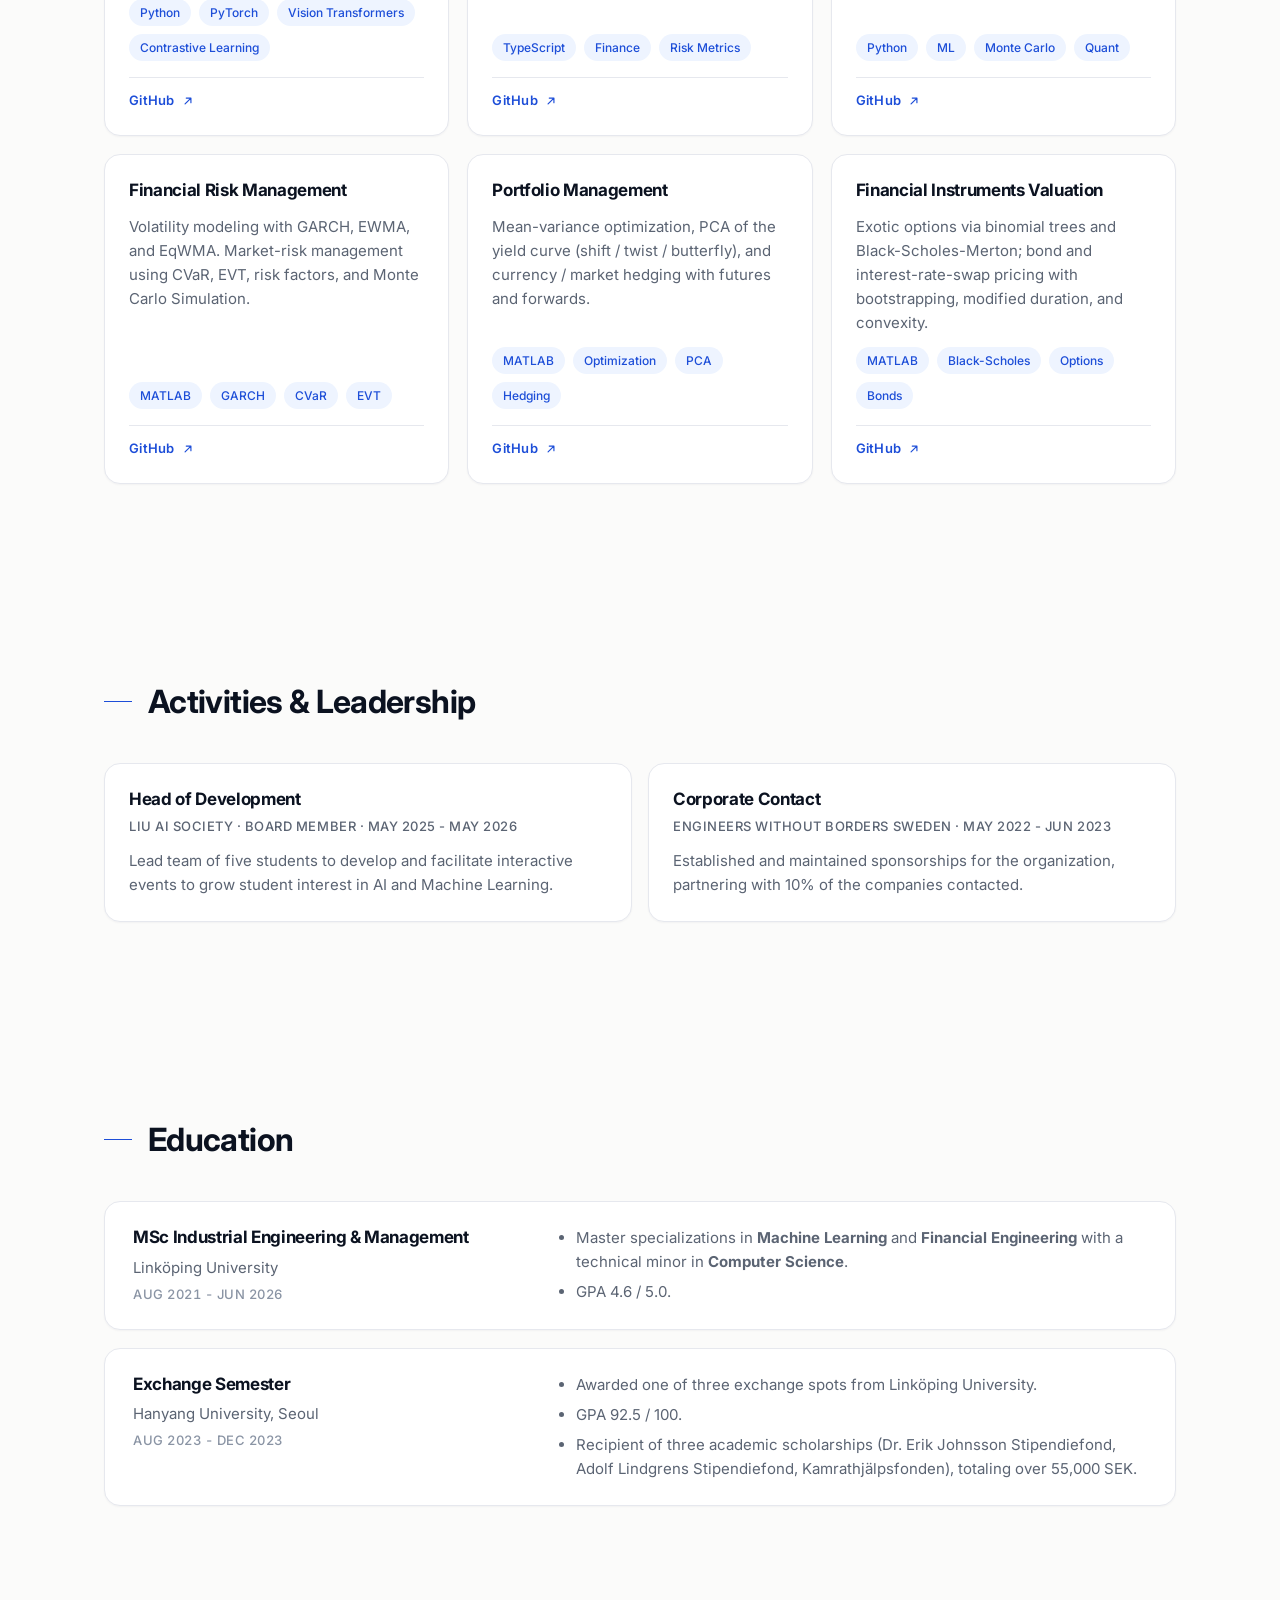
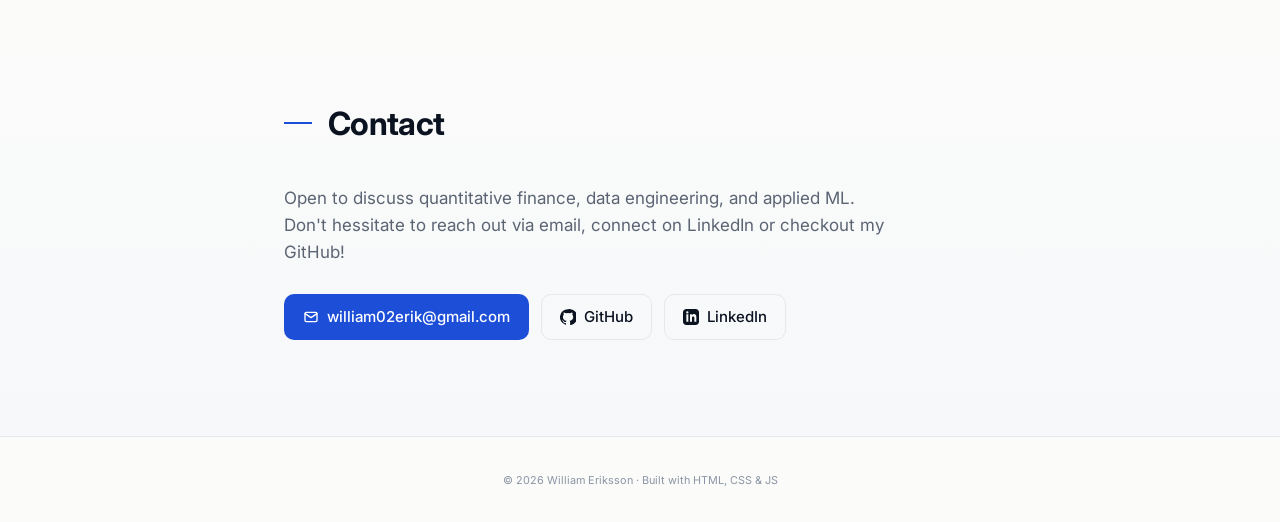
==== commit bf358b9e: "fix" ====
--- a/index.html
+++ b/index.html
@@ -882,7 +882,7 @@
         <h2 id="about-h" data-reveal>About</h2>
         <div class="section-card" data-reveal>
           <p class="about-lead">
-            Engineer passionate about quantitative finance and applied ML. Studied at Linköping University with a focus on Machine Learning & Financial Engineering. Also spent a semester on exchange at Hanyang University in Seoul, South Korea.
+            Engineer passionate about <strong>Quantitative Finance</strong> and <strong>ML</strong>. Studied at Linköping University while also spending a semester on exchange at Hanyang University in Seoul, South Korea.
           </p>
           <p class="about-tagline">
             At <strong>Kommuninvest</strong>, I build the data infrastructure behind credit-risk reporting. This includes dbt models, pipelines, and workflows that turn raw data into financial reports. Outside of work I enjoy football, the gym, and exploring the world.
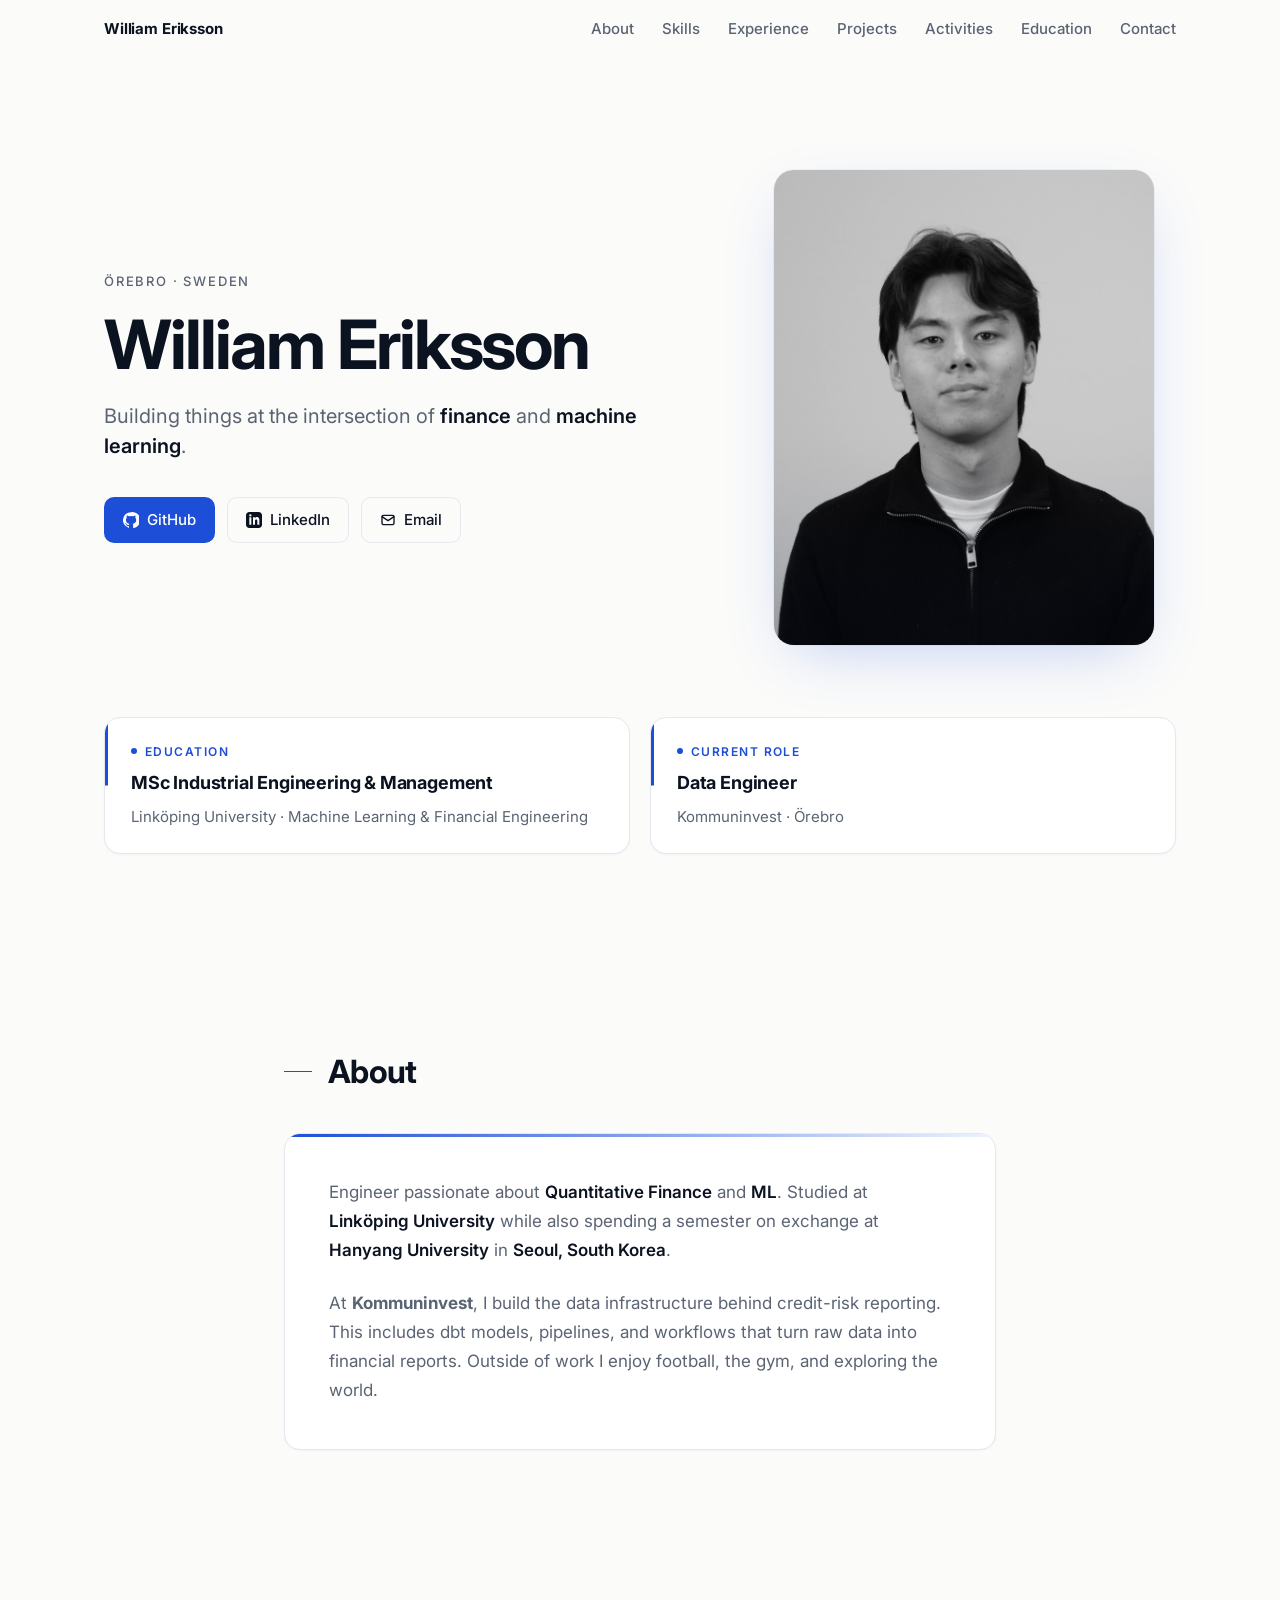
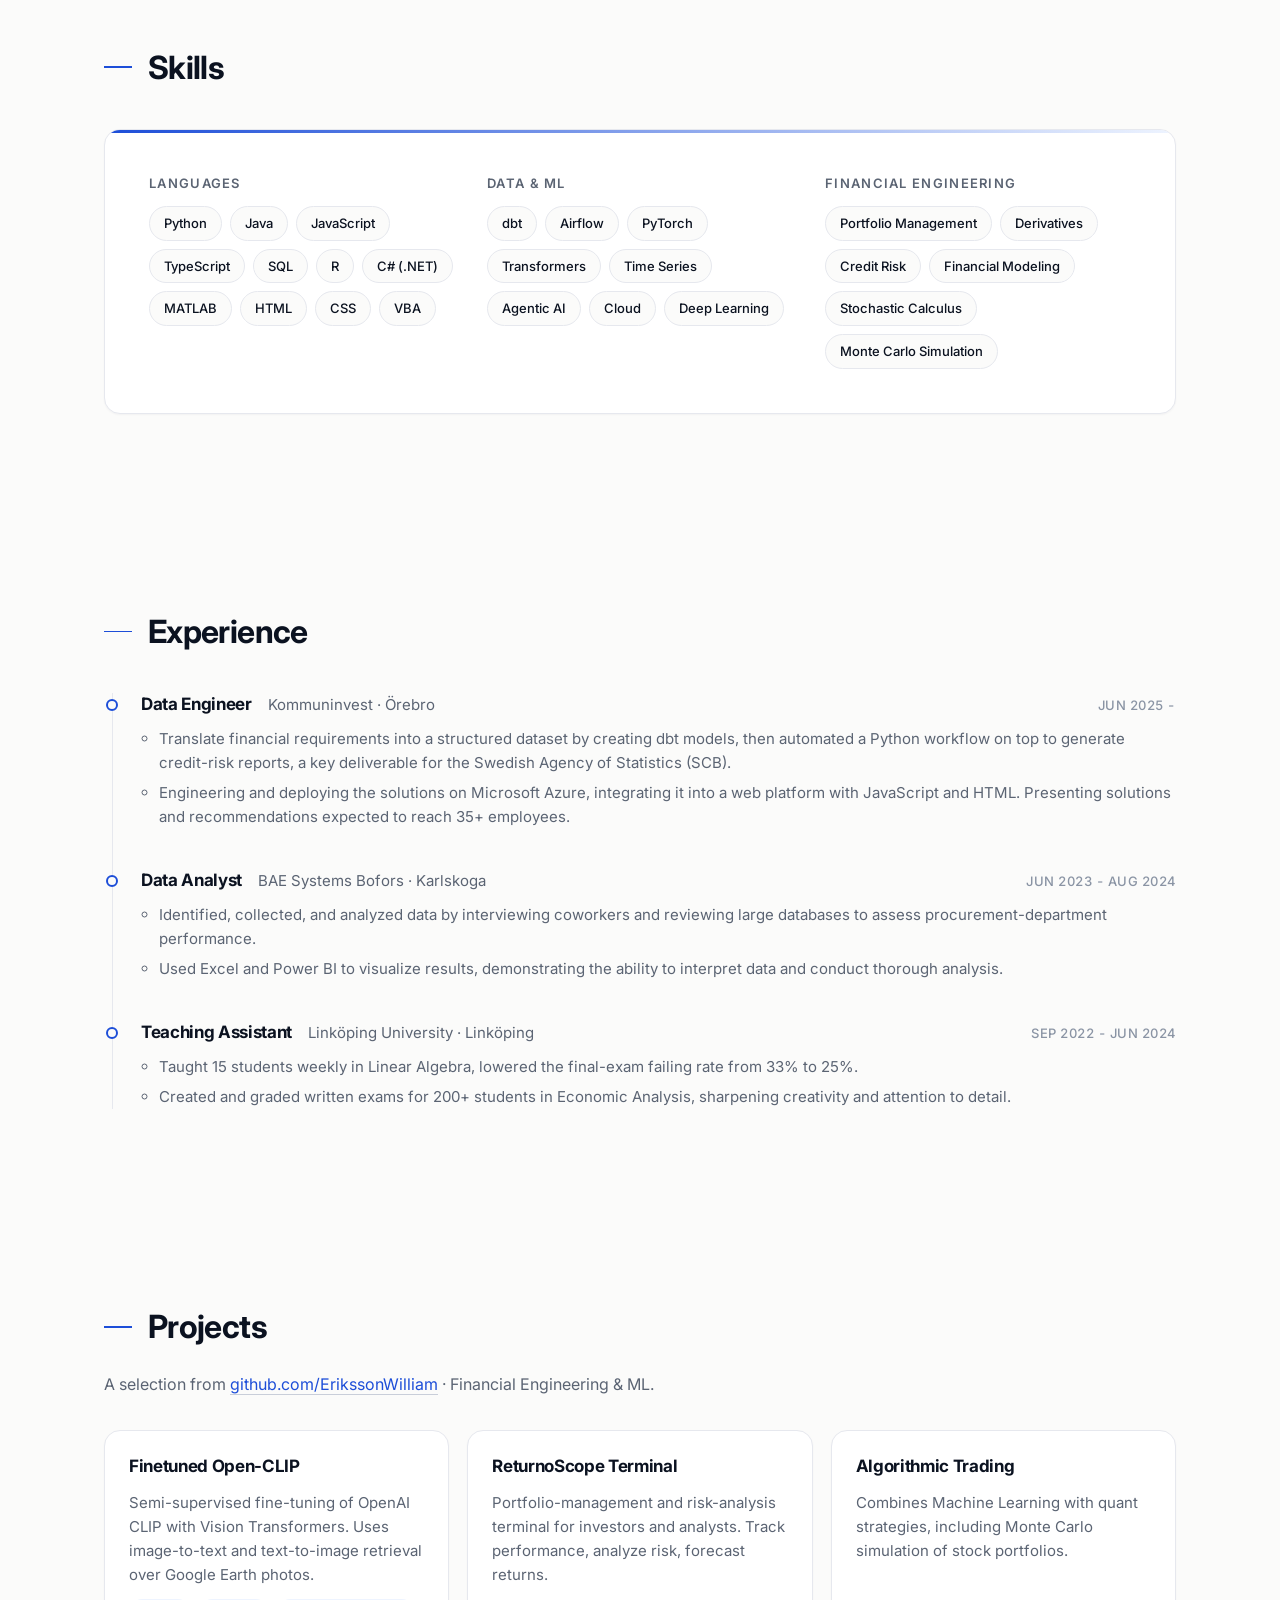
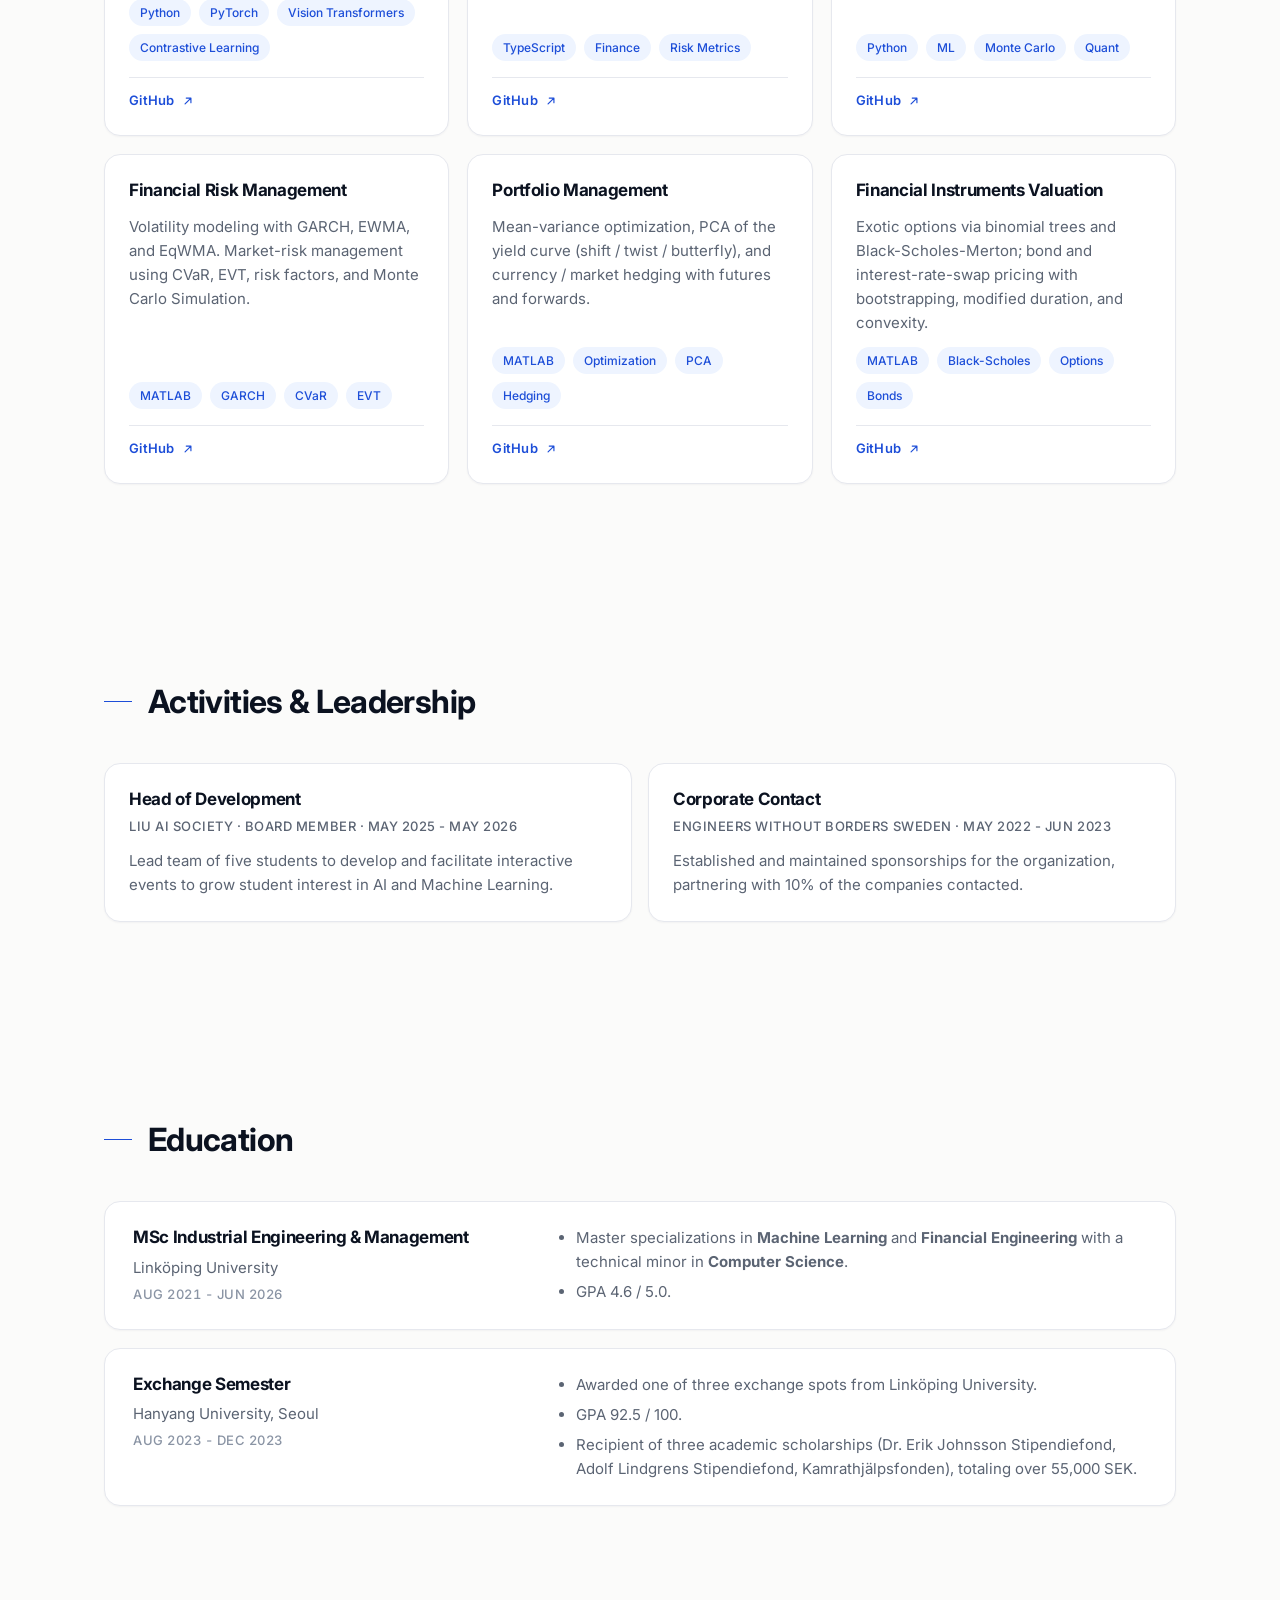
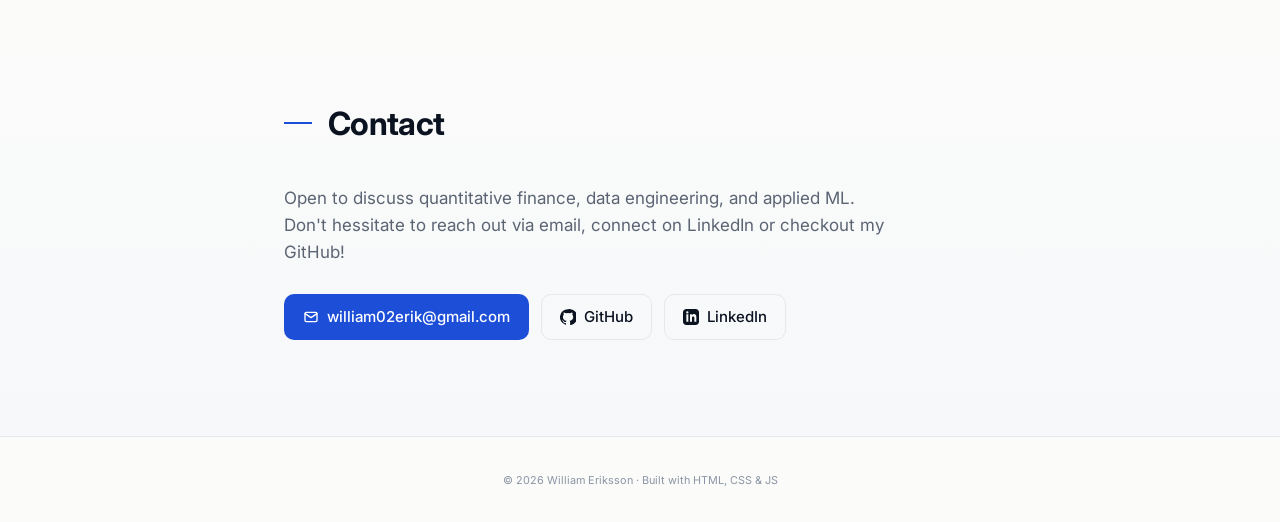
==== commit a28af537: "fix" ====
--- a/index.html
+++ b/index.html
@@ -882,7 +882,7 @@
         <h2 id="about-h" data-reveal>About</h2>
         <div class="section-card" data-reveal>
           <p class="about-lead">
-            Engineer passionate about <strong>Quantitative Finance</strong> and <strong>ML</strong>. Studied at Linköping University while also spending a semester on exchange at Hanyang University in Seoul, South Korea.
+            Engineer passionate about <strong>Quantitative Finance</strong> and <strong>ML</strong>. Studied at <strong>Linköping University</strong> while also spending a semester on exchange at <strong>Hanyang University</strong> in <strong>Seoul, South Korea</strong>.
           </p>
           <p class="about-tagline">
             At <strong>Kommuninvest</strong>, I build the data infrastructure behind credit-risk reporting. This includes dbt models, pipelines, and workflows that turn raw data into financial reports. Outside of work I enjoy football, the gym, and exploring the world.
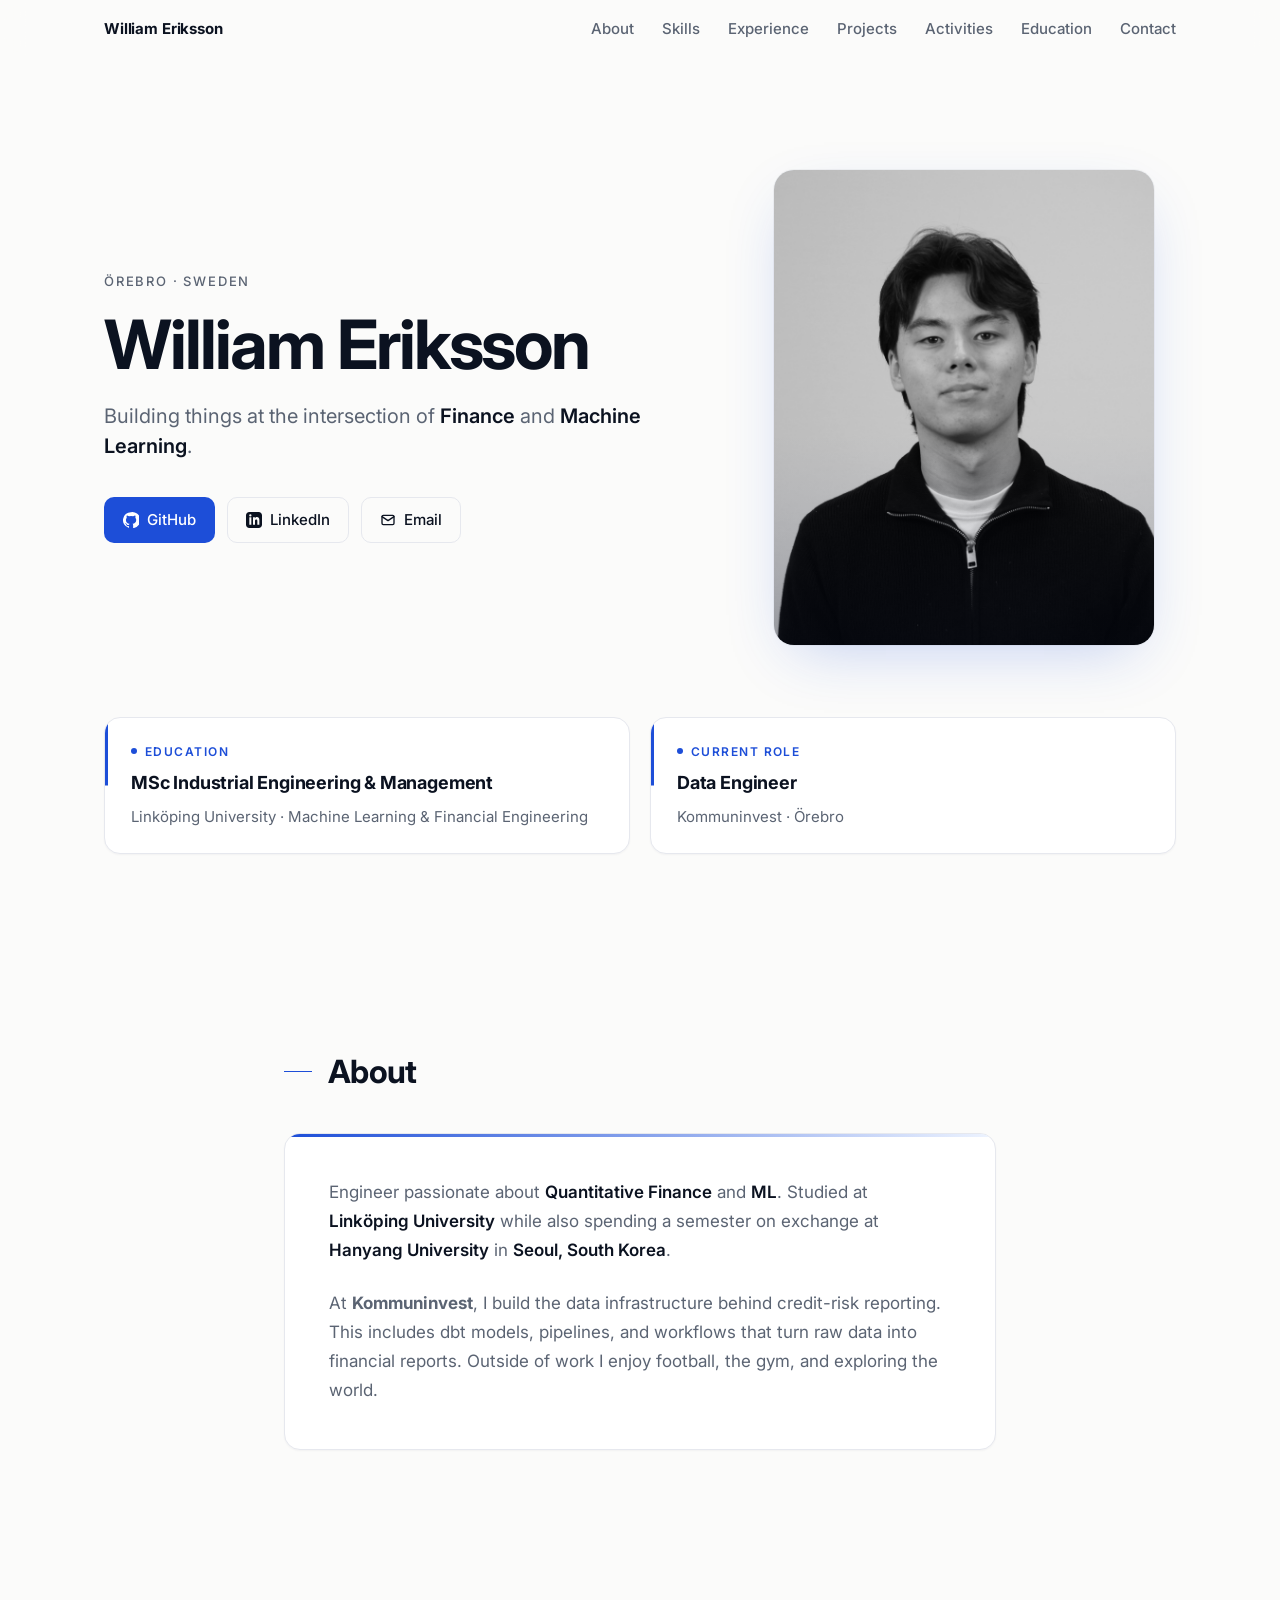
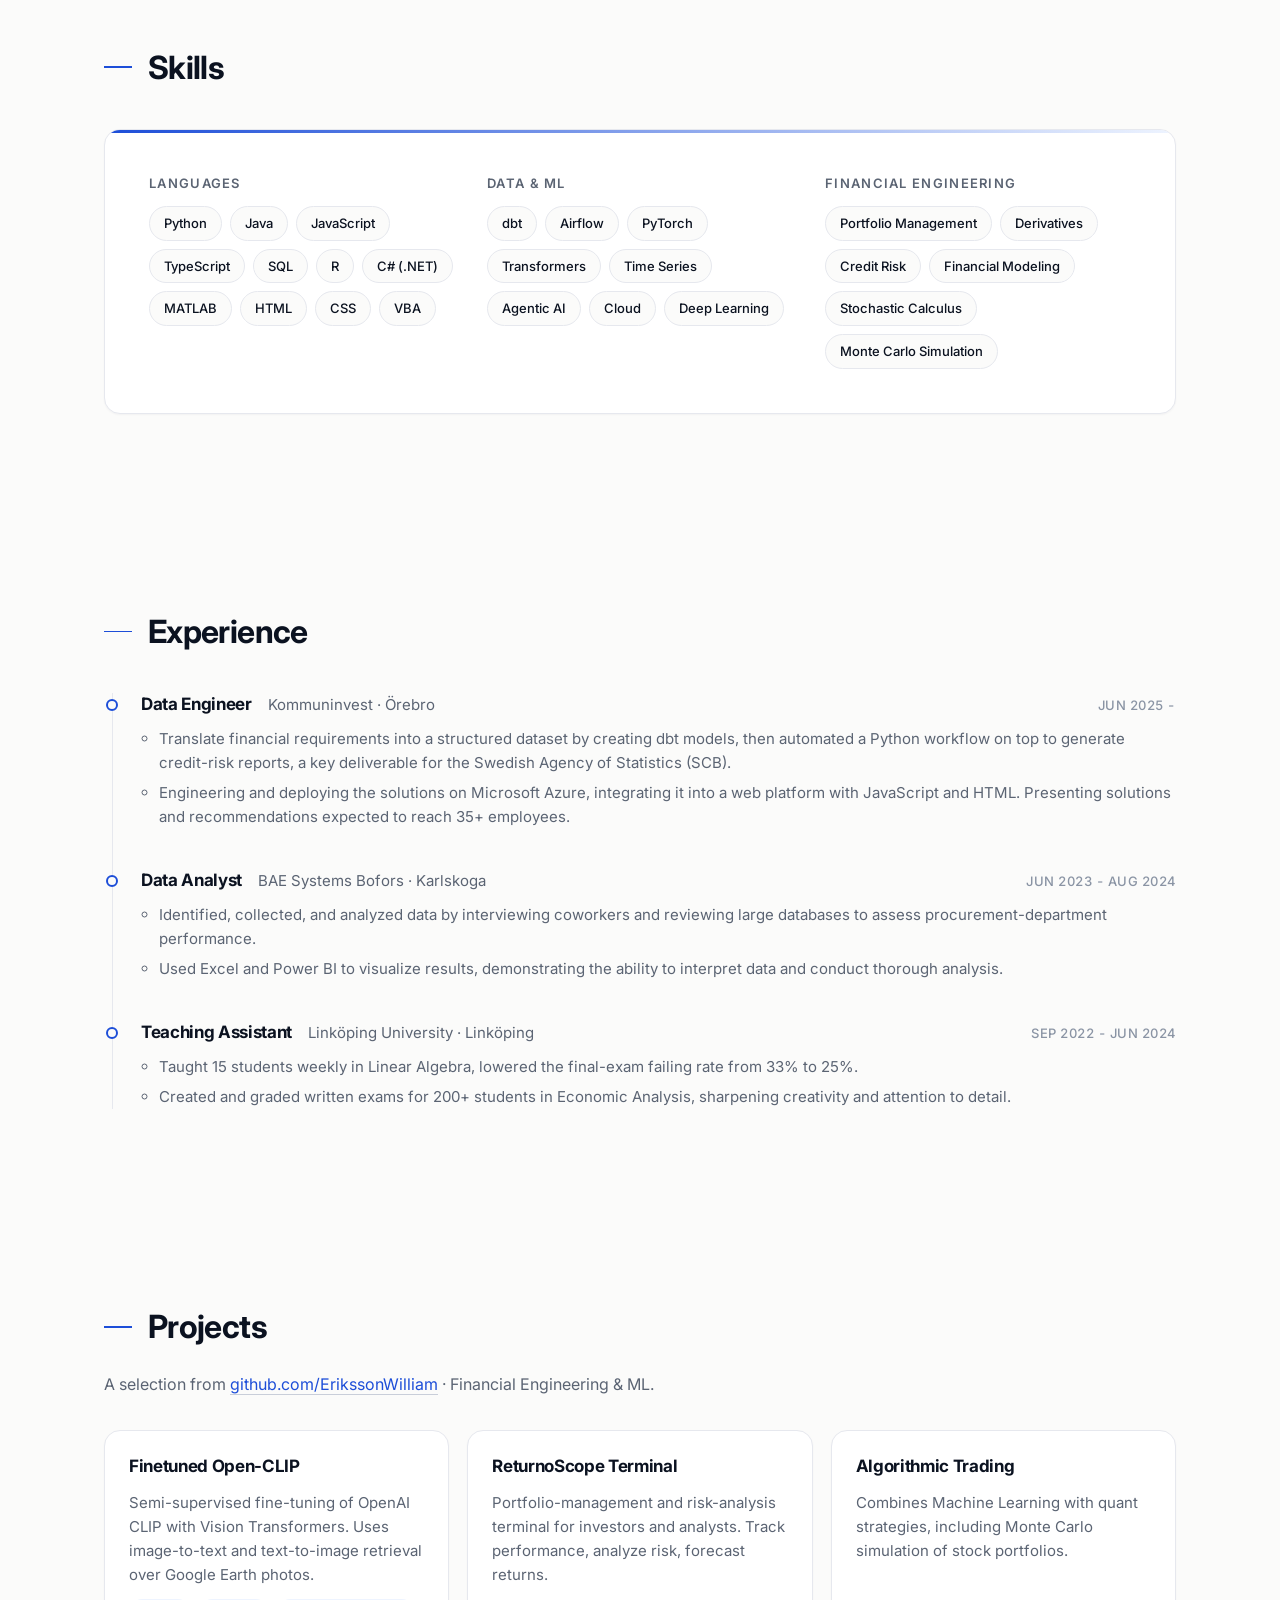
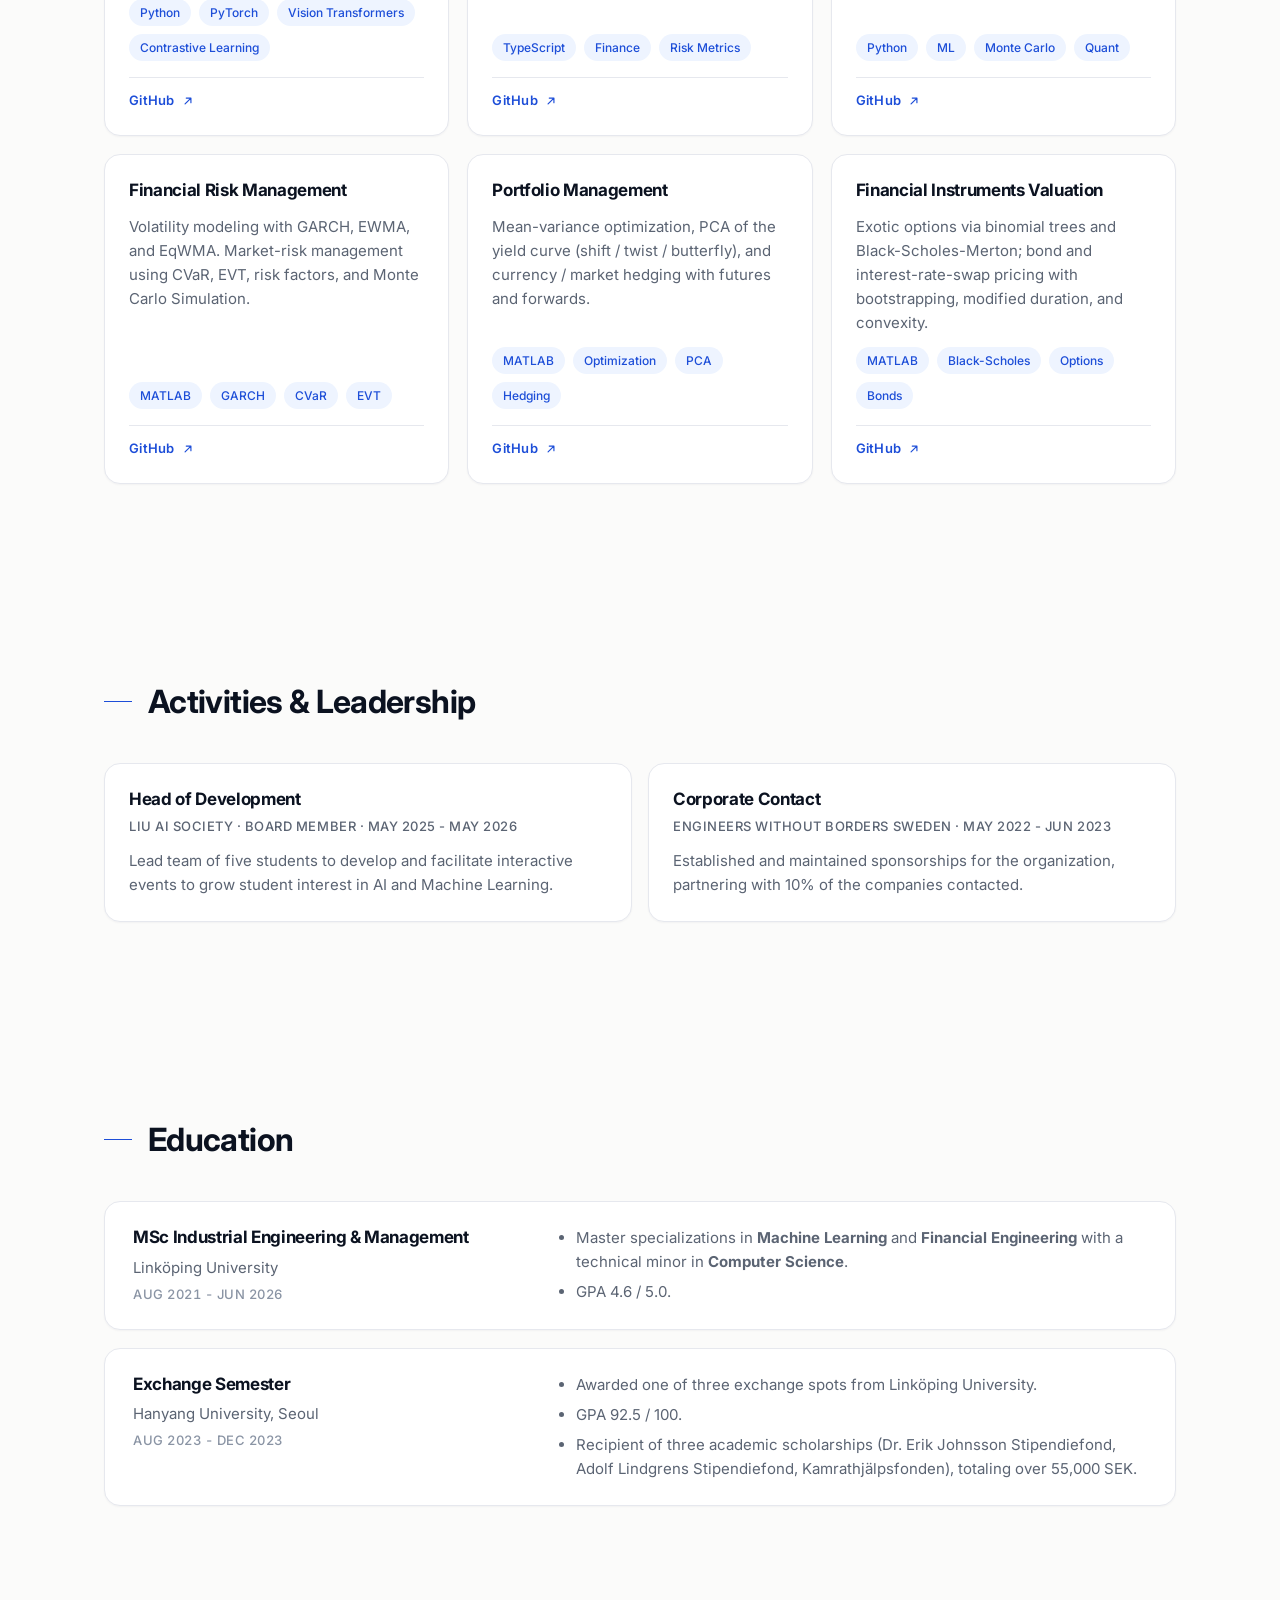
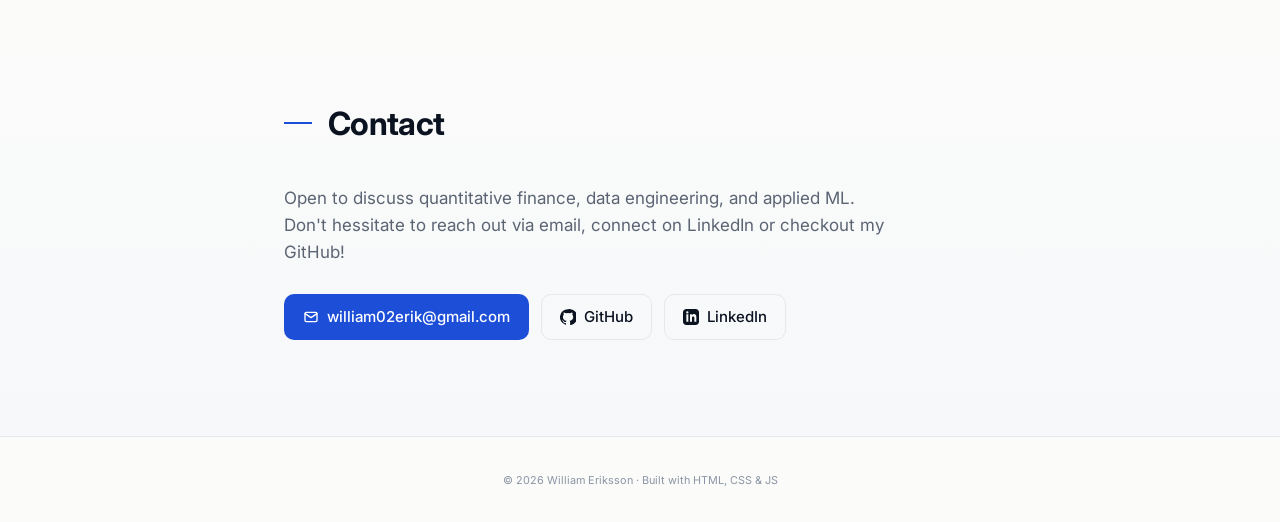
==== commit b921cd27: "fix" ====
--- a/index.html
+++ b/index.html
@@ -840,7 +840,7 @@
             <h1 data-reveal>William Eriksson</h1>
             <p class="tagline" data-reveal>
               Building things at the intersection of
-              <strong>finance</strong> and <strong>machine learning</strong>.
+              <strong>Finance</strong> and <strong>Machine Learning</strong>.
             </p>
             <div class="hero-cta" data-reveal>
               <a href="https://github.com/ErikssonWilliam" class="btn btn-primary" target="_blank" rel="noopener noreferrer">
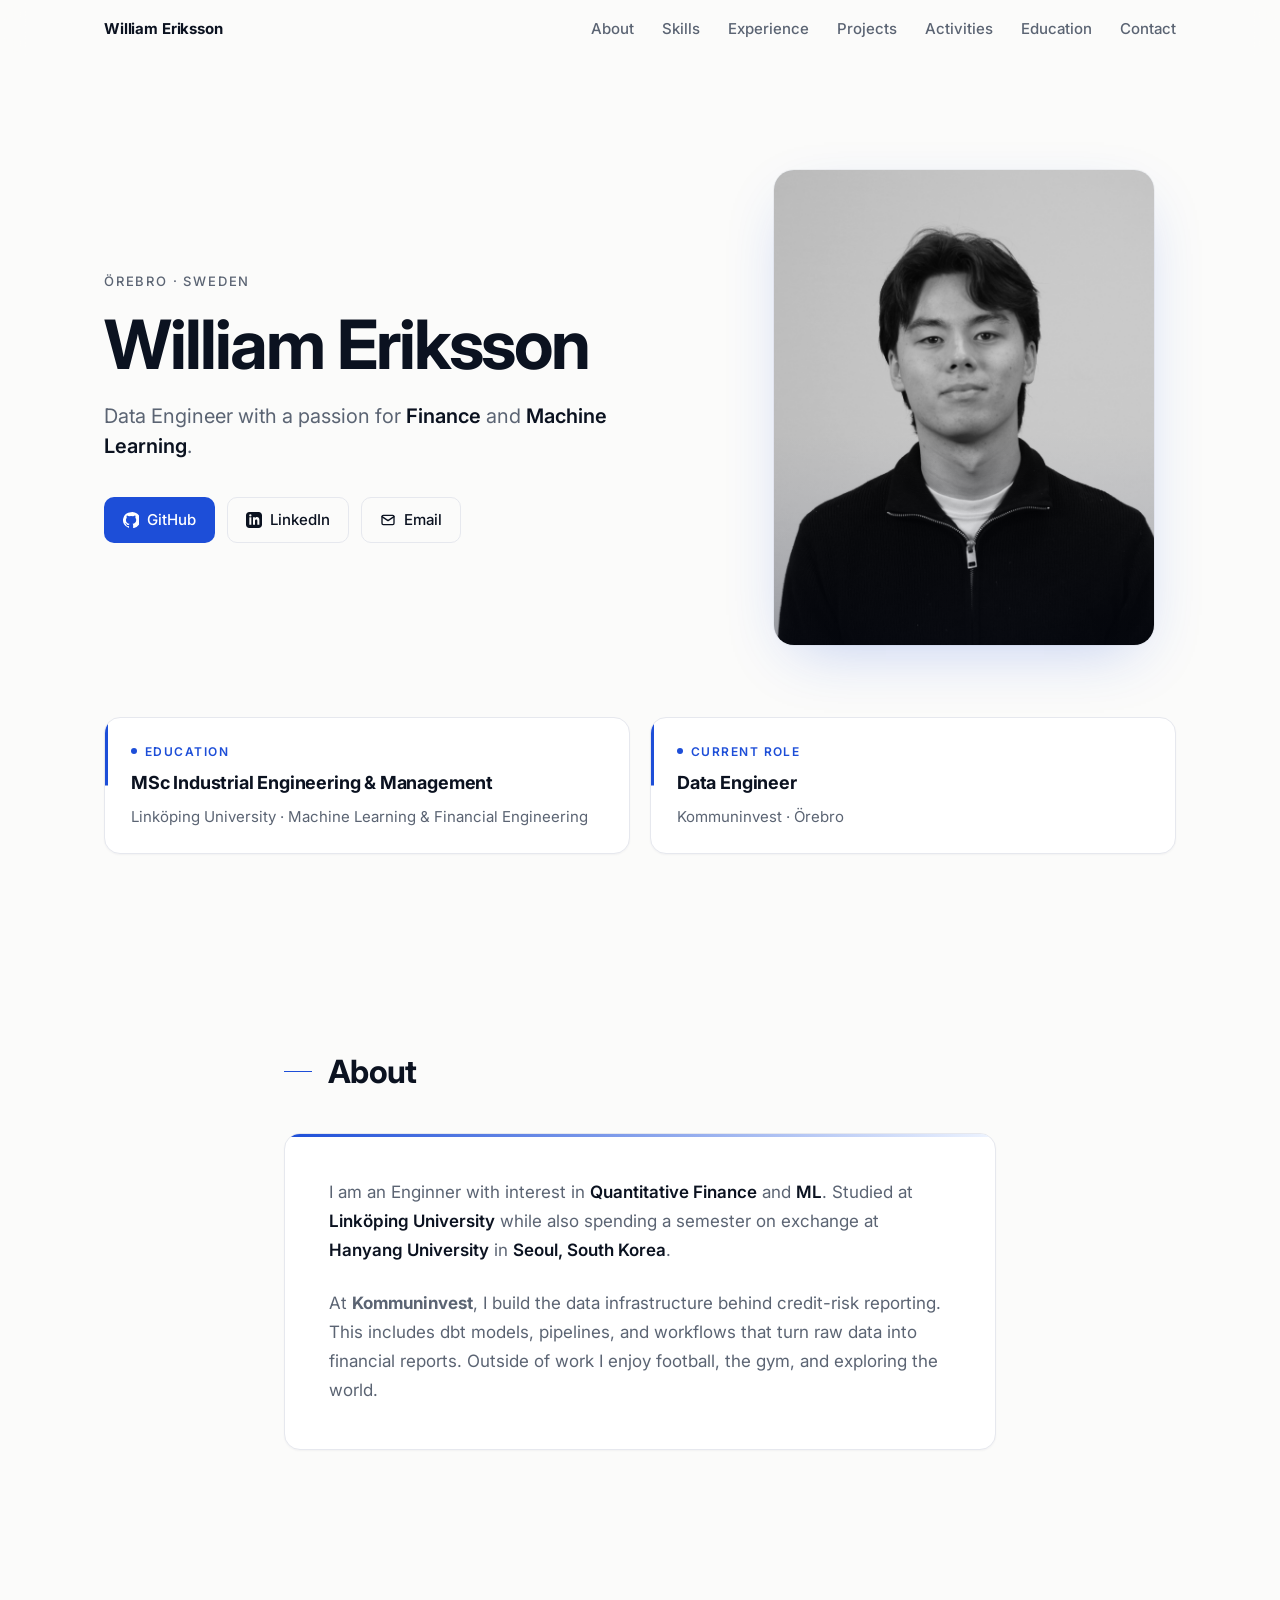
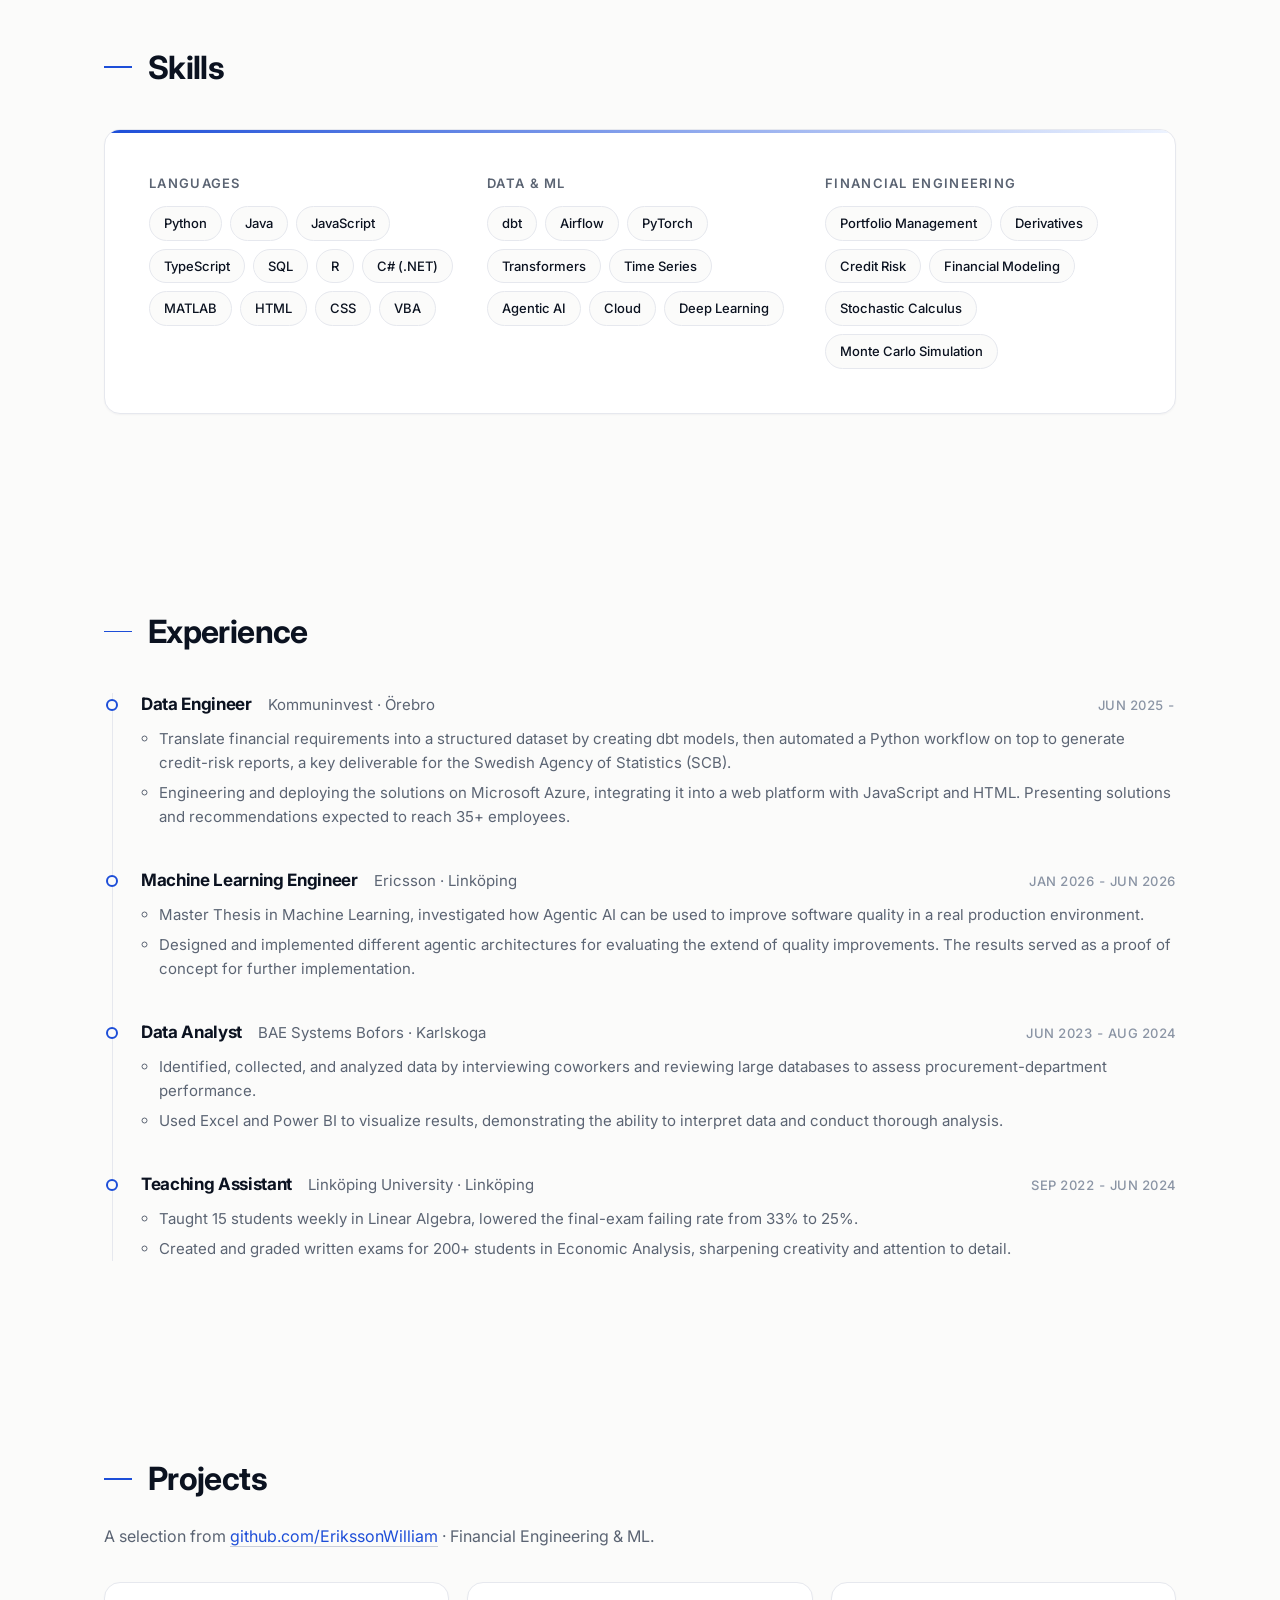
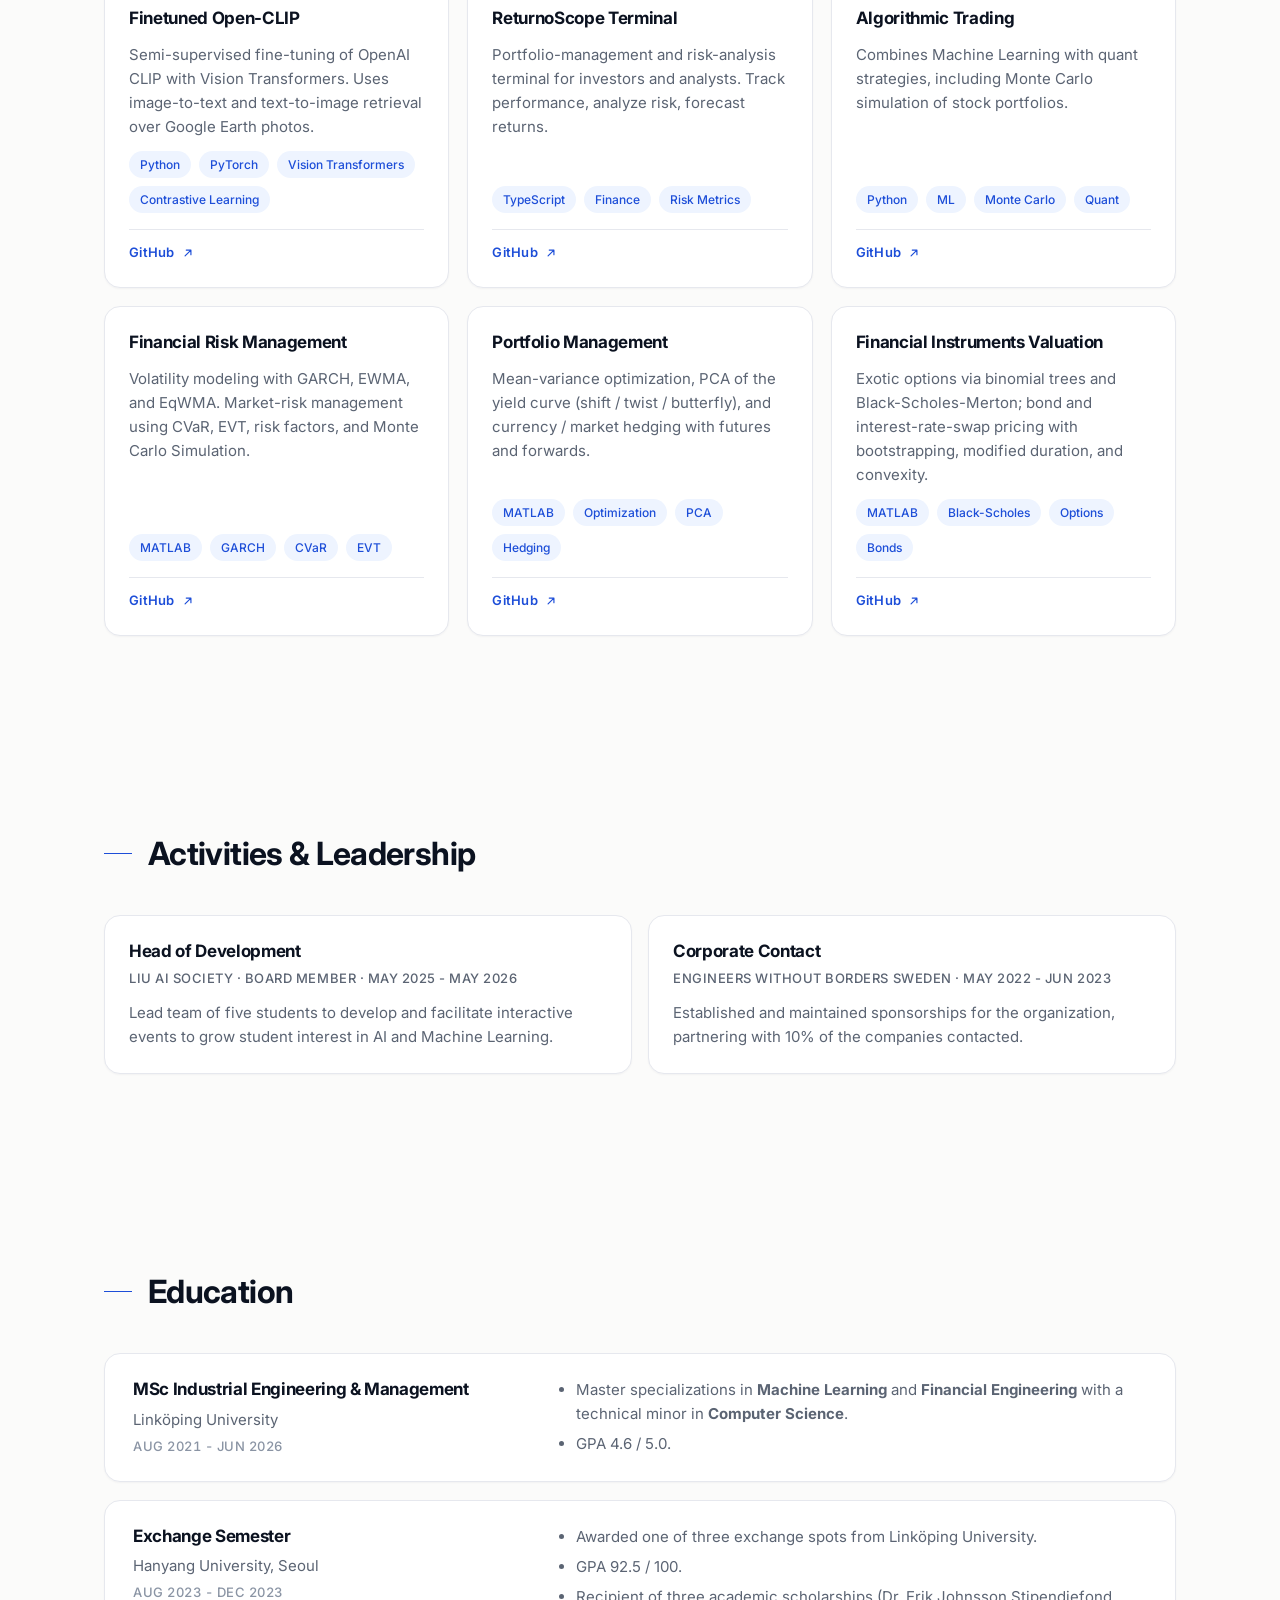
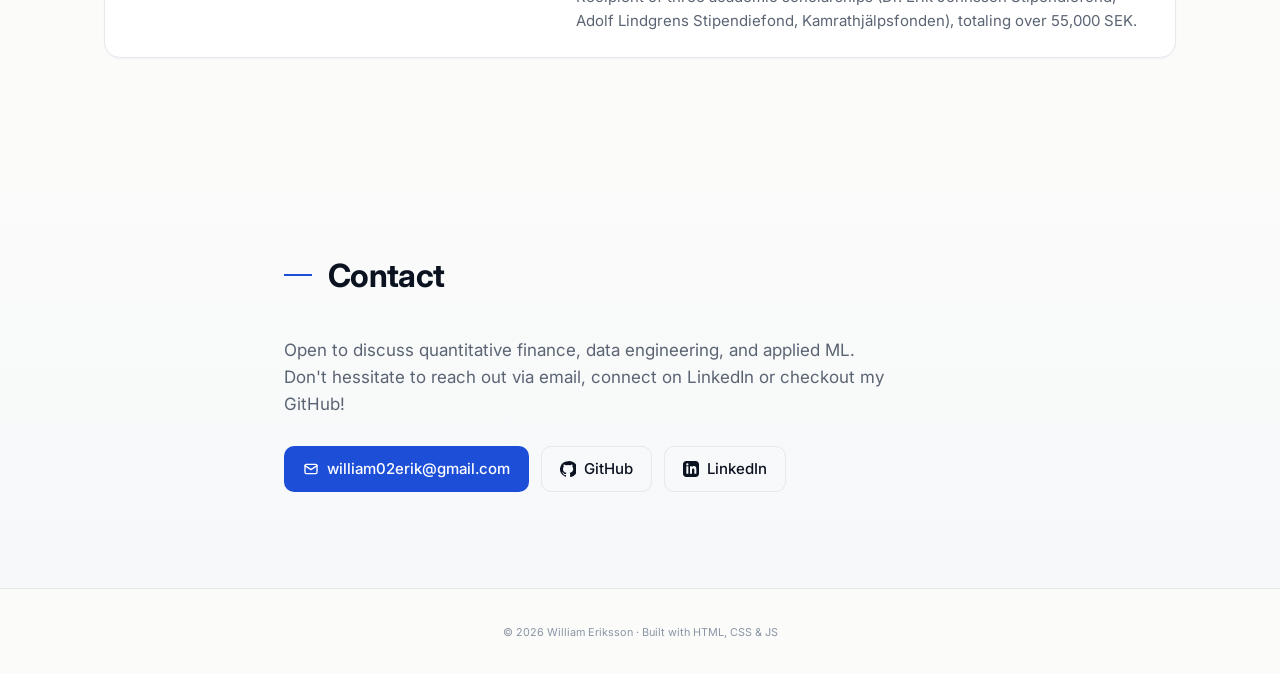
==== commit d1346adc: "added ms thesis" ====
--- a/index.html
+++ b/index.html
@@ -839,7 +839,7 @@
             <p class="eyebrow" data-reveal>Örebro · Sweden</p>
             <h1 data-reveal>William Eriksson</h1>
             <p class="tagline" data-reveal>
-              Building things at the intersection of
+              Data Engineer with a passion for 
               <strong>Finance</strong> and <strong>Machine Learning</strong>.
             </p>
             <div class="hero-cta" data-reveal>
@@ -882,7 +882,7 @@
         <h2 id="about-h" data-reveal>About</h2>
         <div class="section-card" data-reveal>
           <p class="about-lead">
-            Engineer passionate about <strong>Quantitative Finance</strong> and <strong>ML</strong>. Studied at <strong>Linköping University</strong> while also spending a semester on exchange at <strong>Hanyang University</strong> in <strong>Seoul, South Korea</strong>.
+            I am an Enginner with interest in <strong>Quantitative Finance</strong> and <strong>ML</strong>. Studied at <strong>Linköping University</strong> while also spending a semester on exchange at <strong>Hanyang University</strong> in <strong>Seoul, South Korea</strong>.
           </p>
           <p class="about-tagline">
             At <strong>Kommuninvest</strong>, I build the data infrastructure behind credit-risk reporting. This includes dbt models, pipelines, and workflows that turn raw data into financial reports. Outside of work I enjoy football, the gym, and exploring the world.
@@ -937,6 +937,20 @@
               <ul>
                 <li>Translate financial requirements into a structured dataset by creating dbt models, then automated a Python workflow on top to generate credit-risk reports, a key deliverable for the Swedish Agency of Statistics (SCB).</li>
                 <li>Engineering and deploying the solutions on Microsoft Azure, integrating it into a web platform with JavaScript and HTML. Presenting solutions and recommendations expected to reach 35+ employees.</li>
+              </ul>
+            </div>
+          </li>
+          <li class="timeline-item" data-reveal>
+            <div class="timeline-dot"></div>
+            <div class="timeline-content">
+              <div class="timeline-meta">
+                <h3>Machine Learning Engineer</h3>
+                <span class="org">Ericsson · Linköping</span>
+                <span class="dates">Jan 2026 - Jun 2026</span>
+              </div>
+              <ul>
+                <li>Master Thesis in Machine Learning, investigated how Agentic AI can be used to improve software quality in a real production environment.</li>
+                <li>Designed and implemented different agentic architectures for evaluating the extend of quality improvements. The results served as a proof of concept for further implementation.</li>
               </ul>
             </div>
           </li>
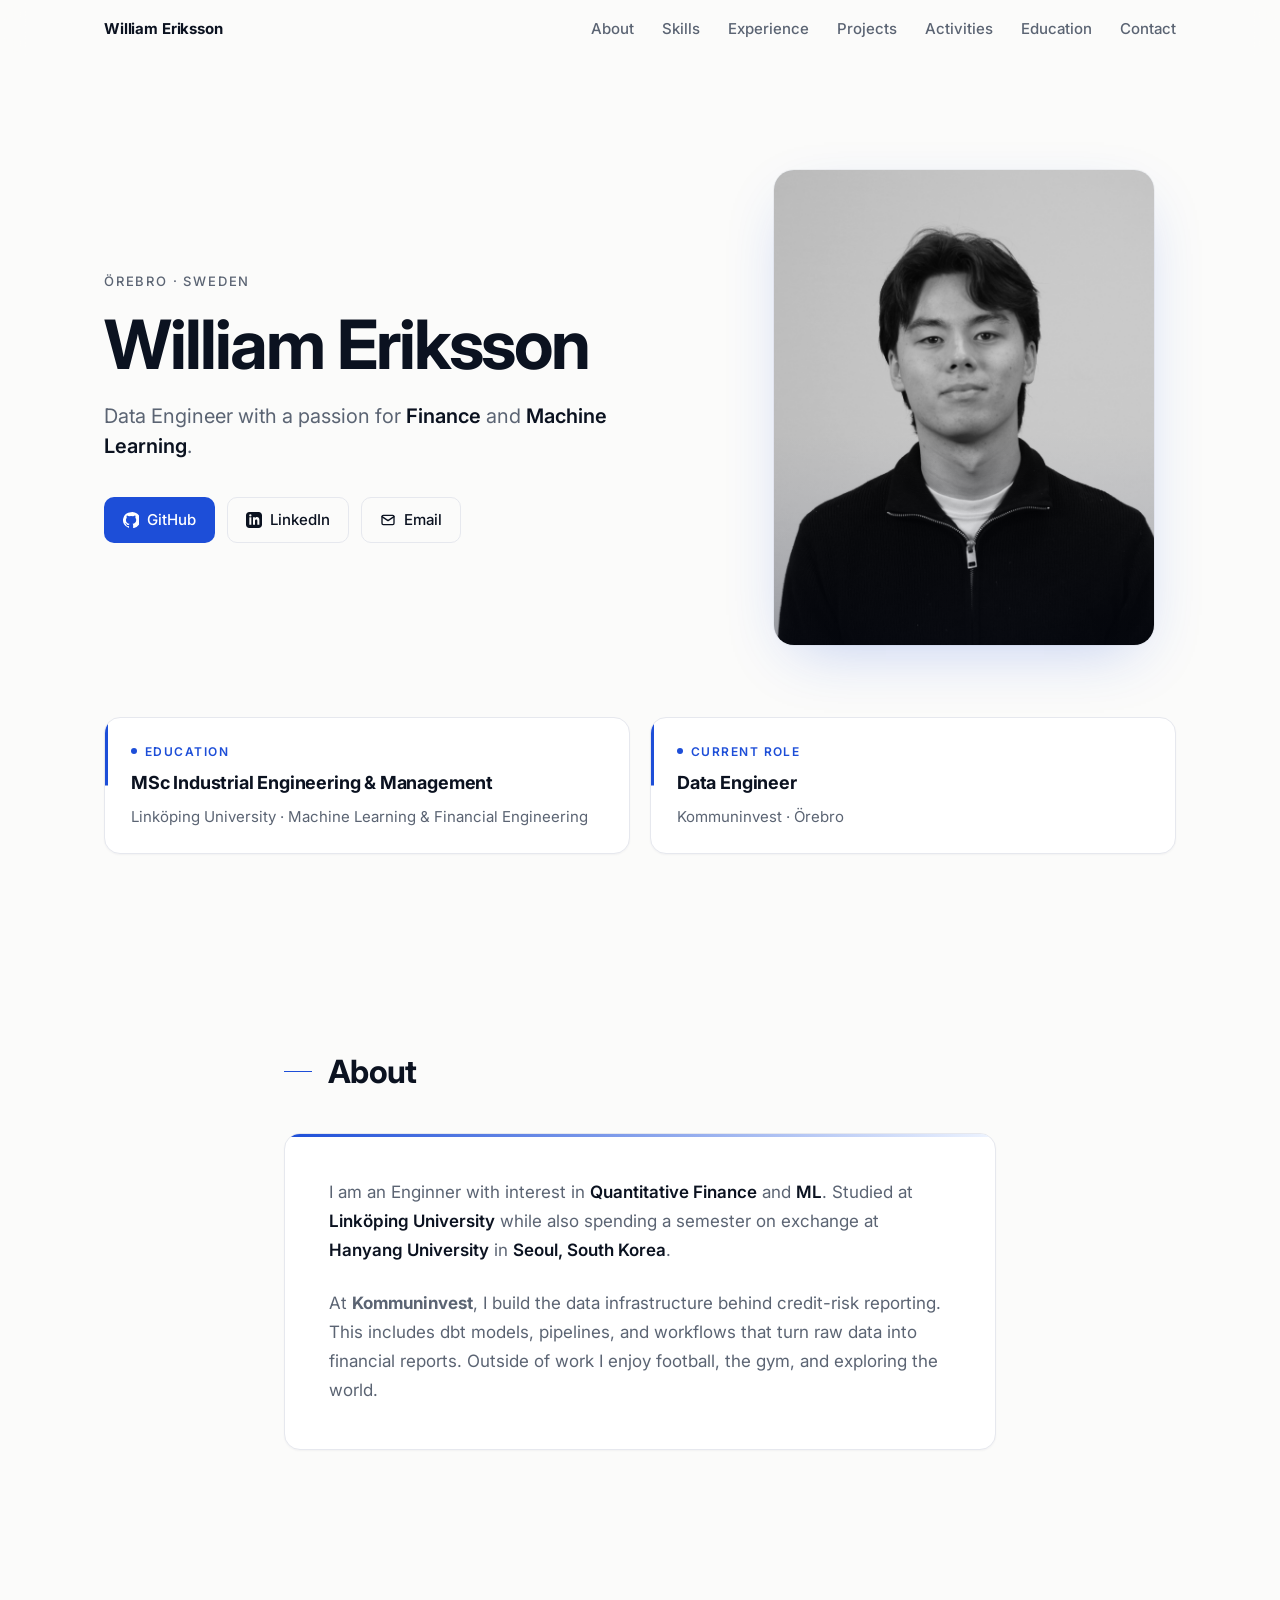
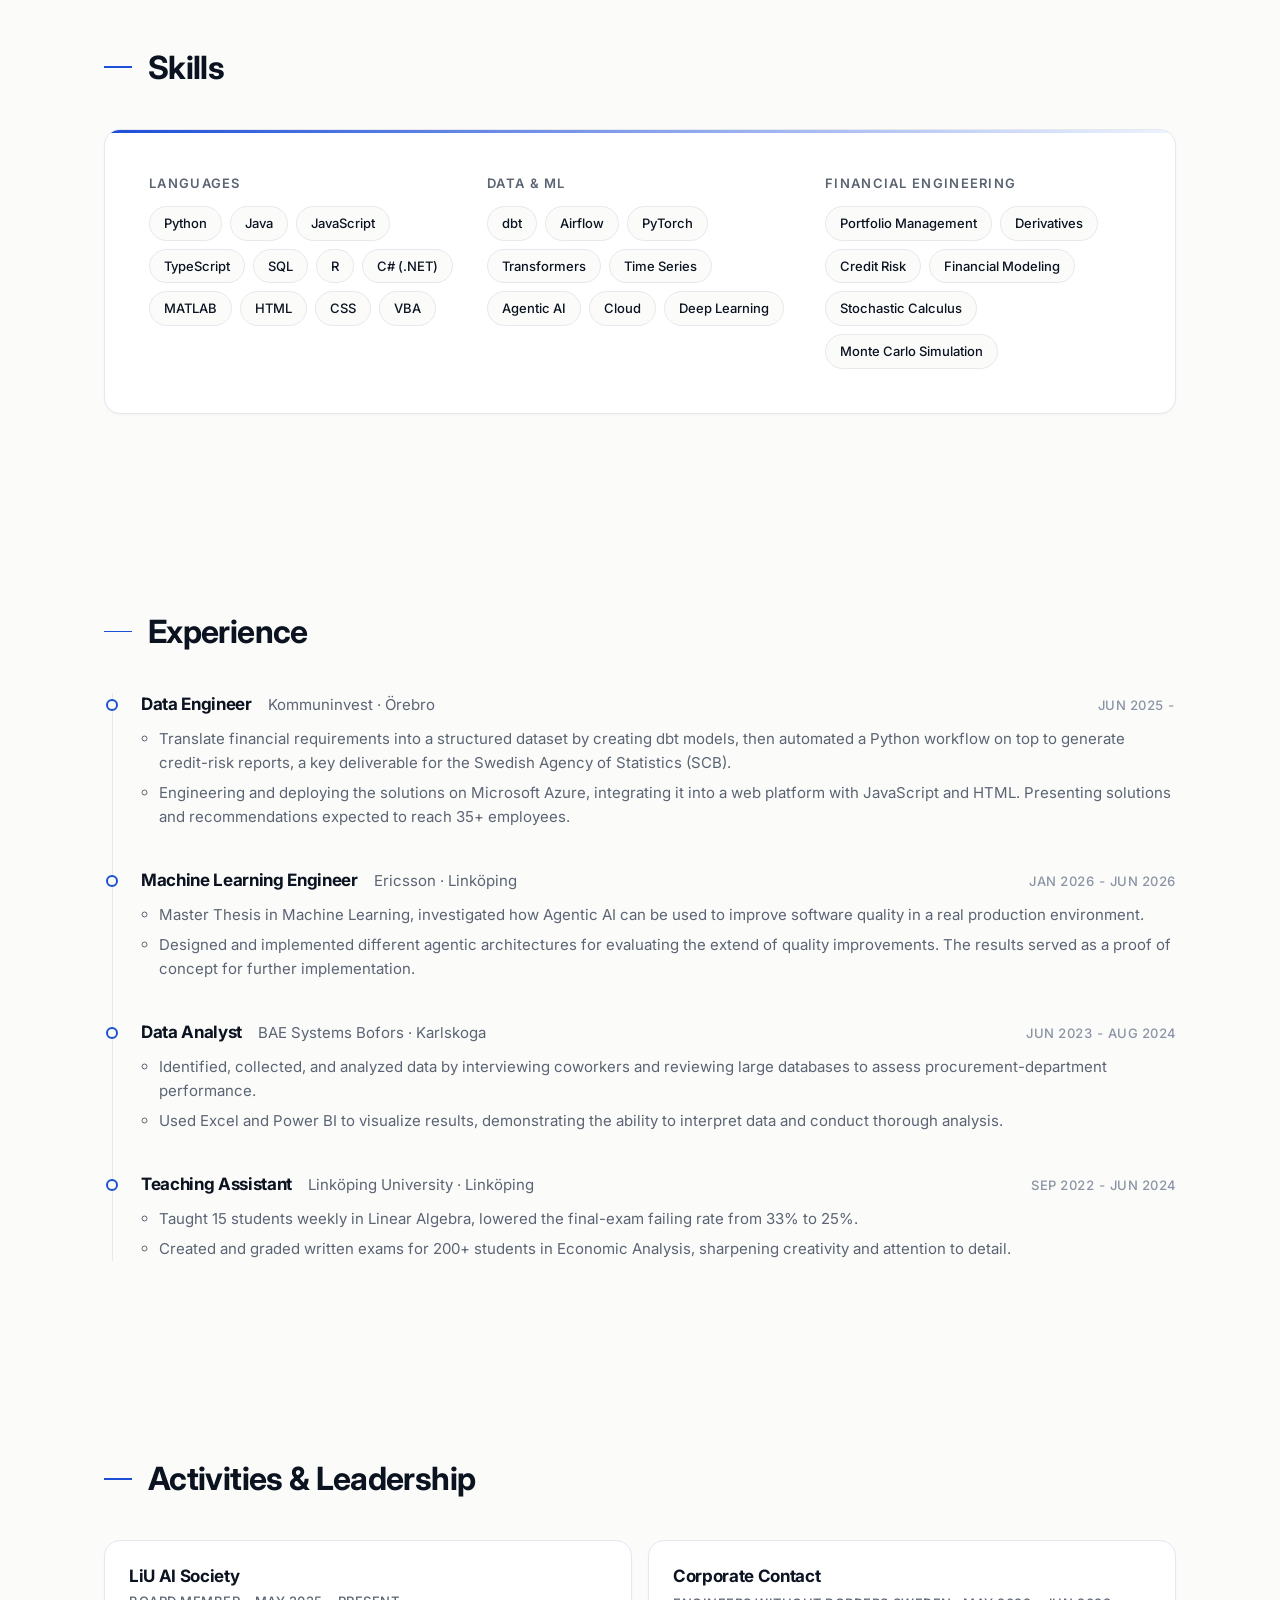
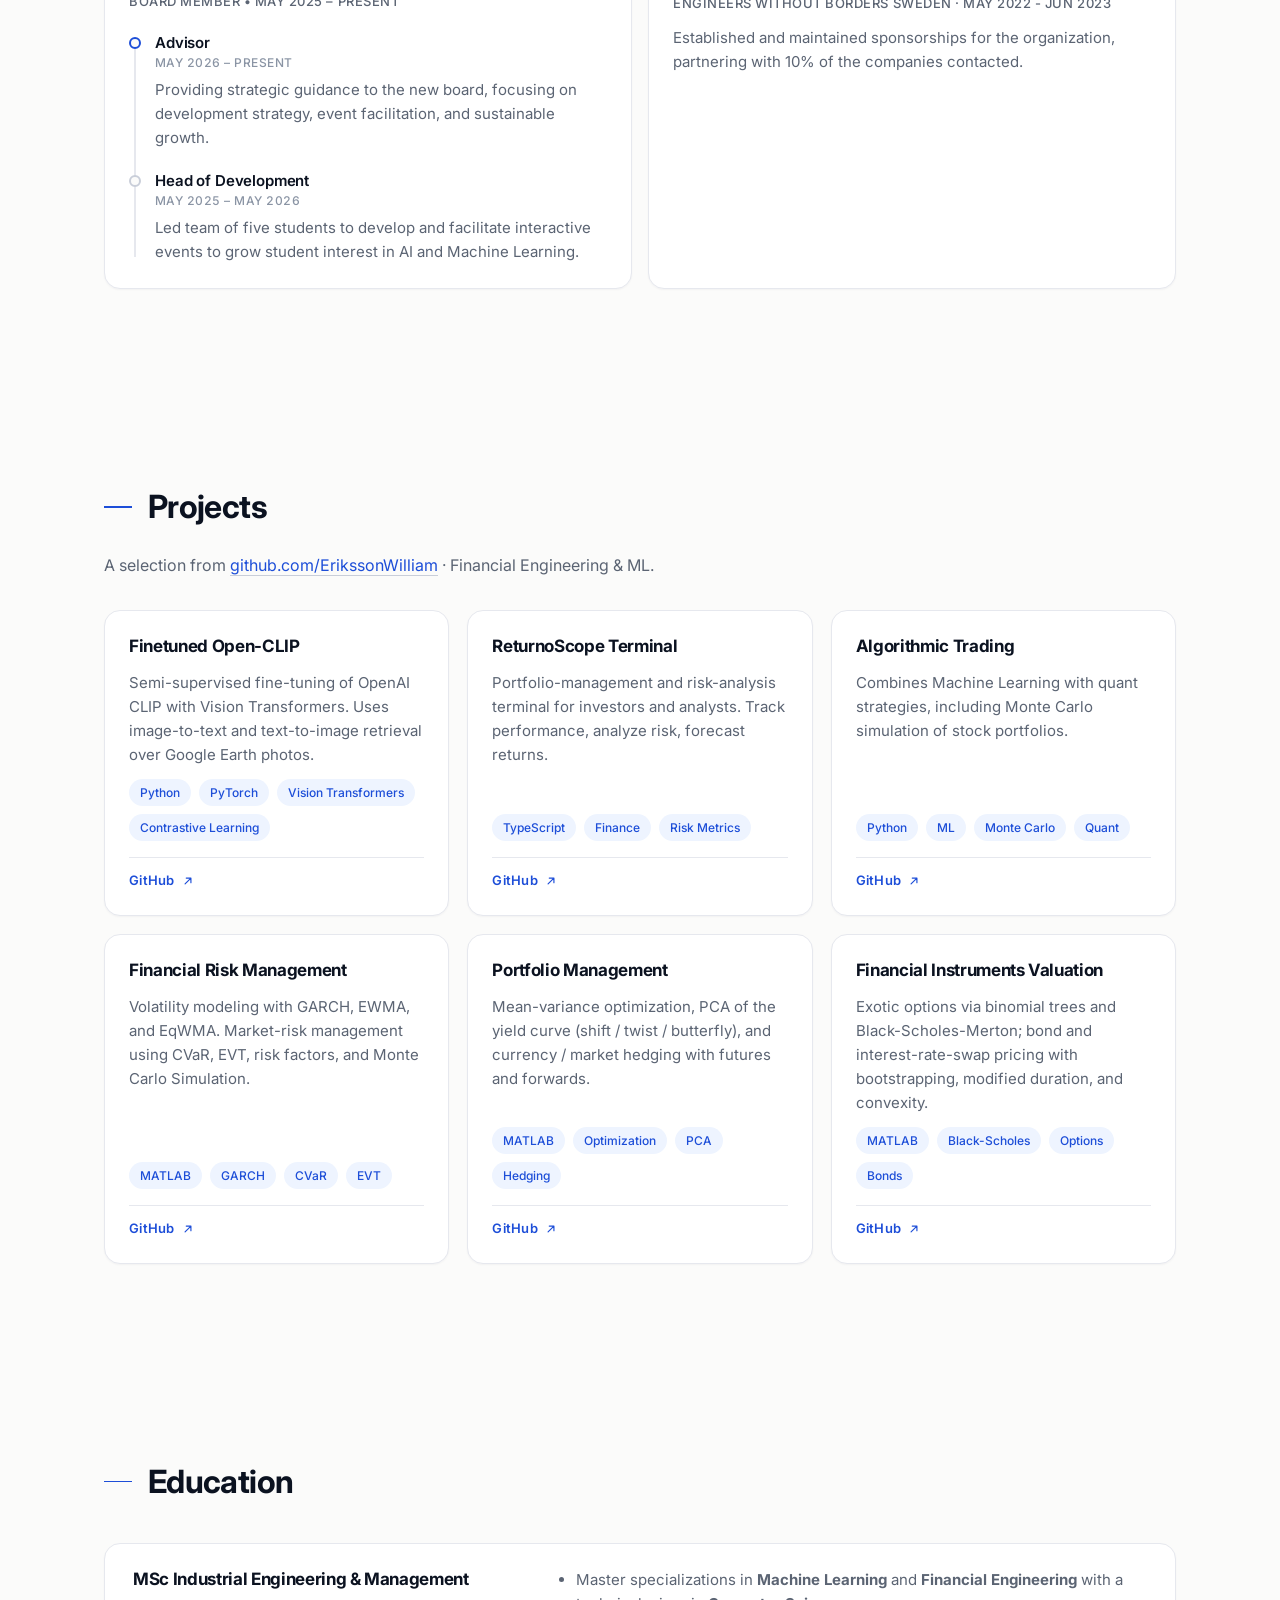
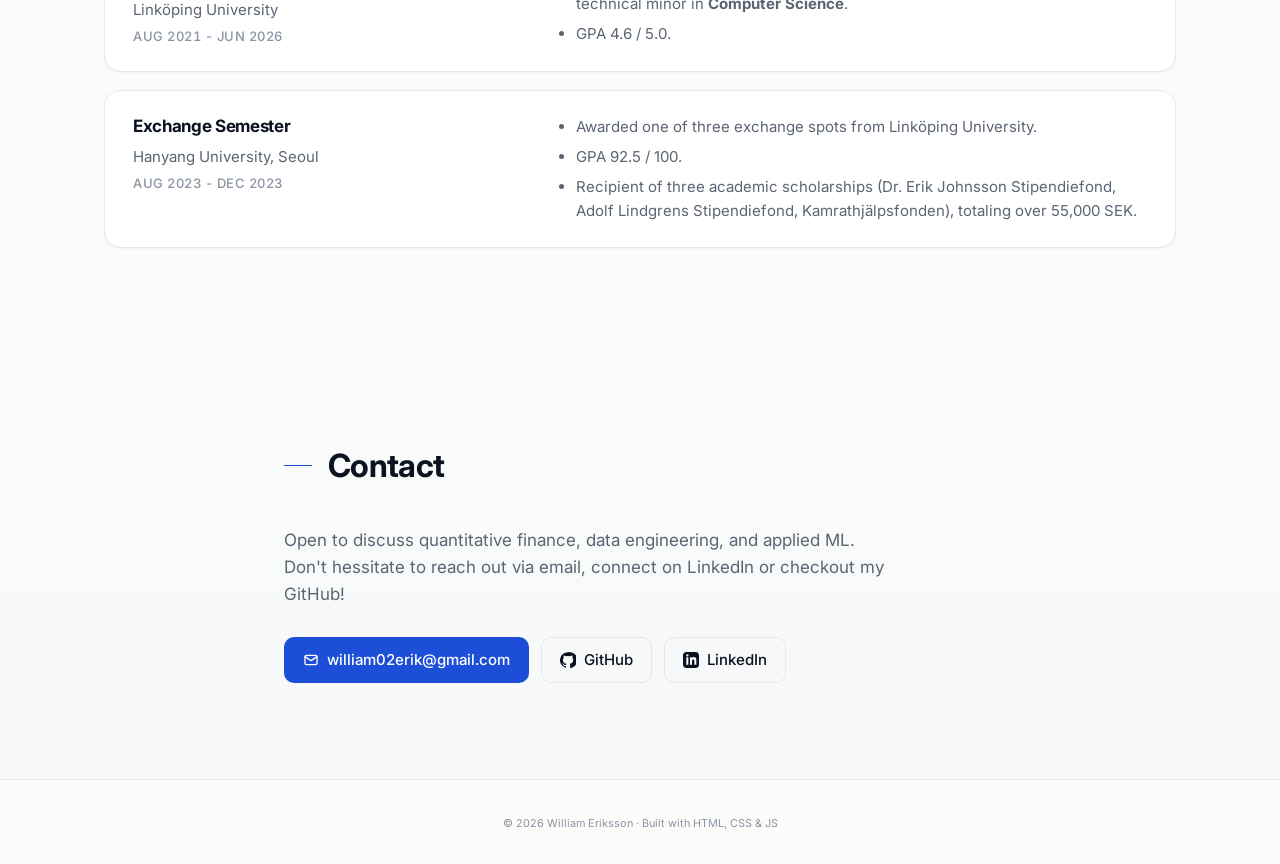
==== commit 7fc9128d: "split css into new file" ====
--- a/index.html
+++ b/index.html
@@ -8,806 +8,7 @@
   <link rel="preconnect" href="https://fonts.googleapis.com">
   <link rel="preconnect" href="https://fonts.gstatic.com" crossorigin>
   <link href="https://fonts.googleapis.com/css2?family=Inter:wght@400;500;600;700&display=swap" rel="stylesheet">
-  <style>
-    :root {
-      --bg: #fbfbfa;
-      --surface: #ffffff;
-      --text: #0b1220;
-      --muted: #5b6473;
-      --muted-2: #8a94a4;
-      --accent: #1d4ed8;
-      --accent-hover: #1e3a8a;
-      --accent-soft: #eef4ff;
-      --accent-ink: #0a2472;
-      --border: #e6e8ee;
-      --border-strong: #c9ced9;
-      --shadow-sm: 0 1px 2px rgba(15, 23, 42, .04);
-      --shadow-md: 0 10px 30px rgba(15, 23, 42, .06);
-      --radius: 16px;
-      --radius-sm: 10px;
-      --max: 1120px;
-      --transition: 200ms cubic-bezier(.4, 0, .2, 1);
-    }
-
-    *,
-    *::before,
-    *::after { box-sizing: border-box; }
-
-    html {
-      scroll-behavior: smooth;
-      -webkit-text-size-adjust: 100%;
-    }
-
-    body {
-      margin: 0;
-      font-family: 'Inter', system-ui, -apple-system, BlinkMacSystemFont, sans-serif;
-      background: var(--bg);
-      color: var(--text);
-      font-size: 16px;
-      line-height: 1.6;
-      -webkit-font-smoothing: antialiased;
-      -moz-osx-font-smoothing: grayscale;
-    }
-
-    a { color: inherit; }
-
-    .skip-link {
-      position: absolute;
-      top: -100px;
-      left: 16px;
-      background: var(--accent);
-      color: #fff;
-      padding: 10px 16px;
-      border-radius: var(--radius-sm);
-      text-decoration: none;
-      font-weight: 500;
-      z-index: 1000;
-      transition: top var(--transition);
-    }
-    .skip-link:focus { top: 12px; }
-
-    .container {
-      max-width: var(--max);
-      margin: 0 auto;
-      padding: 0 24px;
-    }
-    .container.narrow { max-width: 760px; }
-
-    section {
-      padding: 96px 0;
-      scroll-margin-top: 72px;
-    }
-    @media (max-width: 720px) {
-      section { padding: 64px 0; }
-    }
-
-    h1, h2, h3 {
-      margin: 0;
-      font-weight: 700;
-      letter-spacing: -0.02em;
-      color: var(--text);
-    }
-    h1 { font-size: clamp(2.25rem, 5vw, 3.5rem); line-height: 1.08; }
-    h2 {
-      font-size: clamp(1.625rem, 2.6vw, 2rem);
-      margin-bottom: 36px;
-      display: flex;
-      align-items: center;
-      gap: 16px;
-    }
-    h2::before {
-      content: '';
-      width: 28px;
-      height: 1.5px;
-      background: var(--accent);
-      flex-shrink: 0;
-    }
-    h3 { font-size: 1.0625rem; line-height: 1.4; }
-    p { margin: 0 0 16px; }
-    p:last-child { margin-bottom: 0; }
-
-    .muted { color: var(--muted); }
-    .eyebrow {
-      font-size: .8125rem;
-      text-transform: uppercase;
-      letter-spacing: .14em;
-      color: var(--muted);
-      margin-bottom: 16px;
-      font-weight: 500;
-    }
-
-    /* ---------- Nav ---------- */
-    .site-header {
-      position: sticky;
-      top: 0;
-      z-index: 50;
-      background: rgba(251, 251, 250, 0.72);
-      backdrop-filter: saturate(180%) blur(12px);
-      -webkit-backdrop-filter: saturate(180%) blur(12px);
-      transition: background var(--transition), box-shadow var(--transition);
-    }
-    .site-header.scrolled {
-      background: rgba(255, 255, 255, 0.88);
-      box-shadow: 0 1px 0 var(--border), 0 1px 8px rgba(15, 23, 42, .04);
-    }
-    .nav-inner {
-      max-width: var(--max);
-      margin: 0 auto;
-      padding: 16px 24px;
-      display: flex;
-      align-items: center;
-      justify-content: space-between;
-      gap: 24px;
-      position: relative;
-    }
-    .brand {
-      font-weight: 700;
-      font-size: .9375rem;
-      text-decoration: none;
-      letter-spacing: -0.01em;
-      color: var(--text);
-    }
-    .brand:hover { color: var(--accent); }
-
-    .nav-menu {
-      display: flex;
-      gap: 28px;
-      list-style: none;
-      margin: 0;
-      padding: 0;
-    }
-    .nav-menu a {
-      color: var(--muted);
-      text-decoration: none;
-      font-size: .9375rem;
-      font-weight: 500;
-      position: relative;
-      padding: 4px 0;
-      transition: color var(--transition);
-    }
-    .nav-menu a::after {
-      content: '';
-      position: absolute;
-      left: 0;
-      bottom: -2px;
-      width: 0;
-      height: 1.5px;
-      background: var(--accent);
-      transition: width var(--transition);
-    }
-    .nav-menu a:hover { color: var(--text); }
-    .nav-menu a:hover::after,
-    .nav-menu a.active::after { width: 100%; }
-    .nav-menu a.active { color: var(--text); }
-
-    .nav-toggle {
-      display: none;
-      background: none;
-      border: 0;
-      padding: 8px;
-      margin: -8px;
-      cursor: pointer;
-      flex-direction: column;
-      gap: 5px;
-      align-items: center;
-      justify-content: center;
-    }
-    .nav-toggle span {
-      display: block;
-      width: 22px;
-      height: 1.75px;
-      background: var(--text);
-      border-radius: 2px;
-      transition: transform var(--transition), opacity var(--transition);
-    }
-    .nav-toggle[aria-expanded="true"] span:nth-child(1) { transform: translateY(7px) rotate(45deg); }
-    .nav-toggle[aria-expanded="true"] span:nth-child(2) { opacity: 0; }
-    .nav-toggle[aria-expanded="true"] span:nth-child(3) { transform: translateY(-7px) rotate(-45deg); }
-
-    @media (max-width: 720px) {
-      .nav-toggle { display: flex; }
-      .nav-menu {
-        position: absolute;
-        top: 100%;
-        left: 0;
-        right: 0;
-        flex-direction: column;
-        background: rgba(255, 255, 255, 0.98);
-        backdrop-filter: saturate(180%) blur(16px);
-        -webkit-backdrop-filter: saturate(180%) blur(16px);
-        padding: 8px 24px 20px;
-        gap: 4px;
-        border-bottom: 1px solid var(--border);
-        transform: translateY(-8px);
-        opacity: 0;
-        pointer-events: none;
-        transition: transform var(--transition), opacity var(--transition);
-      }
-      .nav-menu.open {
-        transform: translateY(0);
-        opacity: 1;
-        pointer-events: auto;
-      }
-      .nav-menu li { width: 100%; }
-      .nav-menu a {
-        display: block;
-        padding: 10px 0;
-        border-bottom: 1px solid var(--border);
-      }
-      .nav-menu li:last-child a { border-bottom: 0; }
-      .nav-menu a::after { display: none; }
-    }
-
-    /* ---------- Buttons ---------- */
-    .btn {
-      display: inline-flex;
-      align-items: center;
-      gap: 8px;
-      padding: 10px 18px;
-      border-radius: var(--radius-sm);
-      font-weight: 500;
-      font-size: .9375rem;
-      text-decoration: none;
-      border: 1px solid transparent;
-      cursor: pointer;
-      white-space: nowrap;
-      transition: background var(--transition), color var(--transition),
-                  border-color var(--transition), transform var(--transition);
-    }
-    .btn:active { transform: translateY(1px); }
-    .btn svg { width: 16px; height: 16px; flex-shrink: 0; }
-    .btn-primary {
-      background: var(--accent);
-      color: #fff;
-    }
-    .btn-primary:hover { background: var(--accent-hover); }
-    .btn-ghost {
-      background: transparent;
-      color: var(--text);
-      border-color: var(--border);
-    }
-    .btn-ghost:hover {
-      background: var(--accent-soft);
-      border-color: var(--border-strong);
-    }
-
-    /* ---------- Hero ---------- */
-    .hero {
-      padding: clamp(56px, 10vw, 112px) 0 clamp(48px, 8vw, 96px);
-    }
-    .hero-grid {
-      display: grid;
-      grid-template-columns: 1fr;
-      gap: 48px;
-      align-items: center;
-    }
-    @media (min-width: 860px) {
-      .hero-grid {
-        grid-template-columns: minmax(0, 1.15fr) minmax(0, 0.85fr);
-        gap: 72px;
-      }
-    }
-    .hero h1 {
-      margin-bottom: 20px;
-      font-size: clamp(2.5rem, 6vw, 4.25rem);
-      letter-spacing: -0.03em;
-    }
-    .hero .tagline {
-      font-size: clamp(1.0625rem, 1.6vw, 1.25rem);
-      color: var(--muted);
-      margin-bottom: 36px;
-      max-width: 560px;
-      line-height: 1.5;
-    }
-    .hero .tagline strong {
-      color: var(--text);
-      font-weight: 600;
-    }
-    .hero-cta {
-      display: flex;
-      flex-wrap: wrap;
-      gap: 12px;
-    }
-    .hero-portrait {
-      position: relative;
-      justify-self: center;
-      width: 100%;
-      max-width: 380px;
-      aspect-ratio: 4 / 5;
-      border-radius: 20px;
-      overflow: hidden;
-      background: var(--accent-soft);
-      box-shadow: 0 20px 60px -20px rgba(29, 78, 216, .28),
-                  0 0 0 1px rgba(15, 23, 42, .04);
-    }
-    .hero-portrait::after {
-      content: '';
-      position: absolute;
-      inset: 0;
-      background: linear-gradient(180deg, transparent 55%, rgba(10, 36, 114, .08) 100%);
-      pointer-events: none;
-    }
-    .hero-portrait img {
-      width: 100%;
-      height: 100%;
-      object-fit: cover;
-      display: block;
-    }
-
-    /* ---------- Credential cards ---------- */
-    .credentials {
-      display: grid;
-      grid-template-columns: 1fr;
-      gap: 16px;
-      margin-top: clamp(48px, 6vw, 72px);
-    }
-    @media (min-width: 720px) {
-      .credentials { grid-template-columns: 1fr 1fr; gap: 20px; }
-    }
-    .credential-card {
-      background: var(--surface);
-      border: 1px solid var(--border);
-      border-radius: var(--radius);
-      padding: 24px 26px;
-      display: flex;
-      flex-direction: column;
-      gap: 10px;
-      box-shadow: var(--shadow-sm);
-      transition: transform var(--transition), box-shadow var(--transition),
-                  border-color var(--transition);
-      position: relative;
-      overflow: hidden;
-    }
-    .credential-card::before {
-      content: '';
-      position: absolute;
-      left: 0;
-      top: 0;
-      bottom: 0;
-      width: 3px;
-      background: var(--accent);
-      transform: scaleY(.5);
-      transform-origin: top;
-      transition: transform var(--transition);
-    }
-    .credential-card:hover {
-      transform: translateY(-2px);
-      box-shadow: var(--shadow-md);
-      border-color: var(--border-strong);
-    }
-    .credential-card:hover::before { transform: scaleY(1); }
-    .credential-card .cred-tag {
-      display: inline-flex;
-      align-items: center;
-      gap: 8px;
-      font-size: .75rem;
-      font-weight: 600;
-      text-transform: uppercase;
-      letter-spacing: .12em;
-      color: var(--accent);
-    }
-    .credential-card .cred-tag::before {
-      content: '';
-      width: 6px;
-      height: 6px;
-      border-radius: 50%;
-      background: var(--accent);
-    }
-    .credential-card h3 {
-      font-size: 1.125rem;
-      line-height: 1.35;
-      letter-spacing: -0.01em;
-    }
-    .credential-card .cred-meta {
-      color: var(--muted);
-      font-size: .9375rem;
-      margin: 0;
-    }
-
-    /* ---------- Section card (About, Skills, ...) ---------- */
-    .section-card {
-      background: var(--surface);
-      border: 1px solid var(--border);
-      border-radius: var(--radius);
-      padding: clamp(28px, 4vw, 44px);
-      box-shadow: var(--shadow-sm);
-      position: relative;
-      overflow: hidden;
-    }
-    .section-card::before {
-      content: '';
-      position: absolute;
-      top: 0;
-      left: 0;
-      right: 0;
-      height: 3px;
-      background: linear-gradient(90deg, var(--accent) 0%, var(--accent-soft) 100%);
-    }
-    .section-tag {
-      display: inline-flex;
-      align-items: center;
-      gap: 8px;
-      font-size: .75rem;
-      font-weight: 600;
-      text-transform: uppercase;
-      letter-spacing: .12em;
-      color: var(--accent);
-      margin-bottom: 20px;
-    }
-    .section-tag::before {
-      content: '';
-      width: 6px;
-      height: 6px;
-      border-radius: 50%;
-      background: var(--accent);
-    }
-    .section-card p {
-      color: var(--muted);
-      font-size: 1rem;
-      line-height: 1.7;
-    }
-    .section-card p:last-child { margin-bottom: 0; }
-    @media (min-width: 720px) {
-      .section-card p { font-size: 1.0625rem; }
-    }
-    .section-card .pills span {
-      background: var(--bg);
-    }
-
-    .about-lead {
-      margin: 0 0 24px;
-      color: var(--text);
-      font-size: 1.0625rem;
-      line-height: 1.6;
-      max-width: 60ch;
-    }
-    .about-lead strong {
-      color: var(--text);
-      font-weight: 600;
-    }
-    @media (min-width: 720px) {
-      .about-lead { font-size: 1.125rem; }
-    }
-    .about-tagline {
-      margin-top: 24px;
-      color: var(--muted);
-      font-size: 1rem;
-      line-height: 1.6;
-    }
-    @media (min-width: 720px) {
-      .about-tagline { font-size: 1.0625rem; }
-    }
-
-    /* ---------- Skills ---------- */
-    .skills-groups {
-      display: grid;
-      gap: 32px;
-      grid-template-columns: 1fr;
-    }
-    @media (min-width: 720px) {
-      .skills-groups { grid-template-columns: repeat(auto-fit, minmax(280px, 1fr)); }
-    }
-    .skill-group h3 {
-      font-size: .8125rem;
-      text-transform: uppercase;
-      letter-spacing: .1em;
-      color: var(--muted);
-      margin-bottom: 14px;
-      font-weight: 600;
-    }
-    .pills {
-      display: flex;
-      flex-wrap: wrap;
-      gap: 8px;
-    }
-    .pills span {
-      display: inline-flex;
-      align-items: center;
-      padding: 6px 14px;
-      background: var(--surface);
-      border: 1px solid var(--border);
-      border-radius: 999px;
-      font-size: .8125rem;
-      color: var(--text);
-      font-weight: 500;
-      transition: border-color var(--transition), color var(--transition),
-                  background var(--transition);
-    }
-    .pills span:hover {
-      border-color: var(--accent);
-      color: var(--accent);
-    }
-    .pills.compact span {
-      padding: 3px 10px;
-      font-size: .75rem;
-      background: var(--accent-soft);
-      border-color: transparent;
-      color: var(--accent);
-      font-weight: 500;
-    }
-    .pills.compact span:hover {
-      background: var(--border);
-      color: var(--accent-hover);
-    }
-
-    /* ---------- Timeline ---------- */
-    .timeline {
-      list-style: none;
-      margin: 0 0 0 8px;
-      padding: 0;
-      border-left: 1.5px solid var(--border);
-    }
-    .timeline-item {
-      position: relative;
-      padding: 0 0 40px 28px;
-    }
-    .timeline-item:last-child { padding-bottom: 0; }
-    .timeline-dot {
-      position: absolute;
-      left: -7px;
-      top: 6px;
-      width: 12px;
-      height: 12px;
-      border-radius: 50%;
-      background: var(--bg);
-      border: 2px solid var(--accent);
-    }
-    .timeline-meta {
-      display: flex;
-      flex-wrap: wrap;
-      align-items: baseline;
-      gap: 4px 16px;
-      margin-bottom: 10px;
-    }
-    .timeline-meta h3 {
-      font-size: 1.0625rem;
-      flex-shrink: 0;
-    }
-    .timeline-meta .org {
-      color: var(--muted);
-      font-size: .9375rem;
-    }
-    .timeline-meta .dates {
-      margin-left: auto;
-      font-size: .8125rem;
-      color: var(--muted-2);
-      font-variant-numeric: tabular-nums;
-      font-weight: 500;
-      text-transform: uppercase;
-      letter-spacing: .04em;
-    }
-    @media (max-width: 720px) {
-      .timeline-meta .dates { margin-left: 0; }
-    }
-    .timeline-content ul {
-      margin: 8px 0 0;
-      padding-left: 18px;
-      color: var(--muted);
-    }
-    .timeline-content ul li {
-      margin-bottom: 6px;
-      font-size: .9375rem;
-    }
-    .timeline-content ul li:last-child { margin-bottom: 0; }
-
-    /* ---------- Projects ---------- */
-    .section-intro {
-      margin: -16px 0 32px;
-      max-width: 700px;
-      color: var(--muted);
-    }
-    .section-intro a {
-      color: var(--accent);
-      text-decoration: none;
-      border-bottom: 1px solid var(--border-strong);
-      transition: border-color var(--transition);
-    }
-    .section-intro a:hover { border-color: var(--accent); }
-
-    .projects-grid {
-      display: grid;
-      grid-template-columns: repeat(auto-fit, minmax(290px, 1fr));
-      gap: 18px;
-    }
-    .project-card {
-      background: var(--surface);
-      border: 1px solid var(--border);
-      border-radius: var(--radius);
-      padding: 24px;
-      display: flex;
-      flex-direction: column;
-      gap: 12px;
-      box-shadow: var(--shadow-sm);
-      transition: transform var(--transition), box-shadow var(--transition),
-                  border-color var(--transition);
-    }
-    .project-card:hover {
-      transform: translateY(-2px);
-      box-shadow: var(--shadow-md);
-      border-color: var(--border-strong);
-    }
-    .project-card h3 {
-      font-size: 1.0625rem;
-      margin: 0;
-    }
-    .project-card .desc {
-      margin: 0;
-      color: var(--muted);
-      font-size: .9375rem;
-      flex: 1;
-    }
-    .card-links {
-      display: flex;
-      flex-wrap: wrap;
-      gap: 18px;
-      margin-top: 4px;
-      padding-top: 12px;
-      border-top: 1px solid var(--border);
-    }
-    .card-links a {
-      color: var(--accent);
-      text-decoration: none;
-      font-size: .8125rem;
-      font-weight: 600;
-      letter-spacing: .02em;
-      display: inline-flex;
-      align-items: center;
-      gap: 6px;
-      transition: color var(--transition), gap var(--transition);
-    }
-    .card-links a:hover {
-      color: var(--accent-hover);
-      gap: 8px;
-    }
-    .card-links a svg { width: 14px; height: 14px; }
-
-    /* ---------- Activities ---------- */
-    .activities-grid {
-      display: grid;
-      gap: 16px;
-      grid-template-columns: 1fr;
-    }
-    @media (min-width: 720px) {
-      .activities-grid { grid-template-columns: 1fr 1fr; }
-    }
-    .activity-card {
-      background: var(--surface);
-      border: 1px solid var(--border);
-      border-radius: var(--radius);
-      padding: 24px;
-      box-shadow: var(--shadow-sm);
-      transition: transform var(--transition), box-shadow var(--transition),
-                  border-color var(--transition);
-    }
-    .activity-card:hover {
-      transform: translateY(-2px);
-      box-shadow: var(--shadow-md);
-      border-color: var(--border-strong);
-    }
-    .activity-card h3 { margin-bottom: 4px; }
-    .activity-card .meta {
-      font-size: .8125rem;
-      color: var(--muted);
-      margin-bottom: 12px;
-      text-transform: uppercase;
-      letter-spacing: .04em;
-      font-weight: 500;
-    }
-    .activity-card p {
-      color: var(--muted);
-      font-size: .9375rem;
-      margin: 0;
-    }
-
-    /* ---------- Education ---------- */
-    .education-list {
-      display: grid;
-      gap: 18px;
-    }
-    .education-item {
-      background: var(--surface);
-      border: 1px solid var(--border);
-      border-radius: var(--radius);
-      padding: 24px 28px;
-      display: grid;
-      gap: 16px;
-      box-shadow: var(--shadow-sm);
-    }
-    @media (min-width: 720px) {
-      .education-item {
-        grid-template-columns: minmax(0, 1fr) minmax(0, 1.5fr);
-        gap: 32px;
-        align-items: start;
-      }
-    }
-    .education-item h3 { margin-bottom: 6px; }
-    .edu-meta .org {
-      color: var(--muted);
-      font-size: .9375rem;
-      margin-bottom: 4px;
-    }
-    .edu-meta .dates {
-      font-size: .8125rem;
-      color: var(--muted-2);
-      text-transform: uppercase;
-      letter-spacing: .04em;
-      font-weight: 500;
-      font-variant-numeric: tabular-nums;
-    }
-    .edu-detail {
-      margin: 0;
-      padding-left: 18px;
-      color: var(--muted);
-    }
-    .edu-detail li {
-      margin-bottom: 6px;
-      font-size: .9375rem;
-    }
-    .edu-detail li:last-child { margin-bottom: 0; }
-
-    /* ---------- Contact ---------- */
-    #contact {
-      background: linear-gradient(180deg, transparent 0%, rgba(241, 245, 249, 0.5) 100%);
-    }
-    .contact-text {
-      color: var(--muted);
-      font-size: 1.0625rem;
-      max-width: 600px;
-      margin-bottom: 28px;
-    }
-    .contact-cta {
-      display: flex;
-      flex-wrap: wrap;
-      gap: 12px;
-    }
-
-    /* ---------- Footer ---------- */
-    footer {
-      padding: 32px 0;
-      border-top: 1px solid var(--border);
-      text-align: center;
-      color: var(--muted-2);
-      font-size: .8125rem;
-    }
-
-    /* ---------- Reveal on scroll ---------- */
-    [data-reveal] {
-      opacity: 0;
-      transform: translateY(12px);
-      transition: opacity 600ms cubic-bezier(.4, 0, .2, 1),
-                  transform 600ms cubic-bezier(.4, 0, .2, 1);
-    }
-    [data-reveal].in-view {
-      opacity: 1;
-      transform: translateY(0);
-    }
-
-    /* ---------- Focus ---------- */
-    :focus-visible {
-      outline: 2px solid var(--accent);
-      outline-offset: 3px;
-      border-radius: 4px;
-    }
-    .pills span:focus-visible,
-    .btn:focus-visible { outline-offset: 3px; }
-
-    /* ---------- Reduced motion ---------- */
-    @media (prefers-reduced-motion: reduce) {
-      *,
-      *::before,
-      *::after {
-        animation-duration: 0.01ms !important;
-        animation-iteration-count: 1 !important;
-        transition-duration: 0.01ms !important;
-        scroll-behavior: auto !important;
-      }
-      [data-reveal] {
-        opacity: 1;
-        transform: none;
-      }
-      html { scroll-behavior: auto; }
-    }
-  </style>
+  <link rel="stylesheet" href="styles.css">
 </head>
 <body>
   <a class="skip-link" href="#main">Skip to content</a>
@@ -986,6 +187,51 @@
       </div>
     </section>
 
+    <section id="activities" aria-labelledby="activities-h">
+      <div class="container">
+        <h2 id="activities-h" data-reveal>Activities &amp; Leadership</h2>
+        <div class="activities-grid">
+          <article class="activity-card progression" data-reveal>
+            <!-- Main organization and overall duration -->
+            <header class="org-header">
+              <h3>LiU AI Society</h3>
+              <p class="org-meta">Board Member &bull; May 2025 – Present</p>
+            </header>
+
+            <div class="role-timeline">
+              
+              <!-- Newest Role (Current) -->
+              <div class="role-entry active">
+                <div class="timeline-marker"></div>
+                <div class="role-content">
+                  <h4>Advisor</h4>
+                  <span class="role-dates">May 2026 – Present</span>
+                  <p>Providing strategic guidance to the new board, focusing on development strategy, event facilitation, and sustainable growth.</p>
+                </div>
+              </div>
+
+              <!-- Oldest Role (Past) -->
+              <div class="role-entry past">
+                <div class="timeline-marker"></div>
+                <div class="role-content">
+                  <h4>Head of Development</h4>
+                  <span class="role-dates">May 2025 – May 2026</span>
+                  <p>Led team of five students to develop and facilitate interactive events to grow student interest in AI and Machine Learning.</p>
+                </div>
+              </div>
+              
+            </div>
+          </article>
+          <article class="activity-card" data-reveal>
+            <h3>Corporate Contact</h3>
+            <p class="meta">Engineers Without Borders Sweden · May 2022 - Jun 2023</p>
+            <p>Established and maintained sponsorships for the organization, partnering with 10% of the companies contacted.</p>
+          </article>
+        </div>
+      </div>
+    </section>
+
+
     <section id="projects" aria-labelledby="projects-h">
       <div class="container">
         <h2 id="projects-h" data-reveal>Projects</h2>
@@ -1072,24 +318,6 @@
             </div>
           </article>
 
-        </div>
-      </div>
-    </section>
-
-    <section id="activities" aria-labelledby="activities-h">
-      <div class="container">
-        <h2 id="activities-h" data-reveal>Activities &amp; Leadership</h2>
-        <div class="activities-grid">
-          <article class="activity-card" data-reveal>
-            <h3>Head of Development</h3>
-            <p class="meta">LiU AI Society · Board Member · May 2025 - May 2026</p>
-            <p>Lead team of five students to develop and facilitate interactive events to grow student interest in AI and Machine Learning.</p>
-          </article>
-          <article class="activity-card" data-reveal>
-            <h3>Corporate Contact</h3>
-            <p class="meta">Engineers Without Borders Sweden · May 2022 - Jun 2023</p>
-            <p>Established and maintained sponsorships for the organization, partnering with 10% of the companies contacted.</p>
-          </article>
         </div>
       </div>
     </section>
--- a/styles.css
+++ b/styles.css
@@ -0,0 +1,869 @@
+:root {
+  --bg: #fbfbfa;
+  --surface: #ffffff;
+  --text: #0b1220;
+  --muted: #5b6473;
+  --muted-2: #8a94a4;
+  --accent: #1d4ed8;
+  --accent-hover: #1e3a8a;
+  --accent-soft: #eef4ff;
+  --accent-ink: #0a2472;
+  --border: #e6e8ee;
+  --border-strong: #c9ced9;
+  --shadow-sm: 0 1px 2px rgba(15, 23, 42, .04);
+  --shadow-md: 0 10px 30px rgba(15, 23, 42, .06);
+  --radius: 16px;
+  --radius-sm: 10px;
+  --max: 1120px;
+  --transition: 200ms cubic-bezier(.4, 0, .2, 1);
+}
+
+*,
+*::before,
+*::after { box-sizing: border-box; }
+
+html {
+  scroll-behavior: smooth;
+  -webkit-text-size-adjust: 100%;
+}
+
+body {
+  margin: 0;
+  font-family: 'Inter', system-ui, -apple-system, BlinkMacSystemFont, sans-serif;
+  background: var(--bg);
+  color: var(--text);
+  font-size: 16px;
+  line-height: 1.6;
+  -webkit-font-smoothing: antialiased;
+  -moz-osx-font-smoothing: grayscale;
+}
+
+a { color: inherit; }
+
+.skip-link {
+  position: absolute;
+  top: -100px;
+  left: 16px;
+  background: var(--accent);
+  color: #fff;
+  padding: 10px 16px;
+  border-radius: var(--radius-sm);
+  text-decoration: none;
+  font-weight: 500;
+  z-index: 1000;
+  transition: top var(--transition);
+}
+.skip-link:focus { top: 12px; }
+
+.container {
+  max-width: var(--max);
+  margin: 0 auto;
+  padding: 0 24px;
+}
+.container.narrow { max-width: 760px; }
+
+section {
+  padding: 96px 0;
+  scroll-margin-top: 72px;
+}
+@media (max-width: 720px) {
+  section { padding: 64px 0; }
+}
+
+h1, h2, h3 {
+  margin: 0;
+  font-weight: 700;
+  letter-spacing: -0.02em;
+  color: var(--text);
+}
+h1 { font-size: clamp(2.25rem, 5vw, 3.5rem); line-height: 1.08; }
+h2 {
+  font-size: clamp(1.625rem, 2.6vw, 2rem);
+  margin-bottom: 36px;
+  display: flex;
+  align-items: center;
+  gap: 16px;
+}
+h2::before {
+  content: '';
+  width: 28px;
+  height: 1.5px;
+  background: var(--accent);
+  flex-shrink: 0;
+}
+h3 { font-size: 1.0625rem; line-height: 1.4; }
+p { margin: 0 0 16px; }
+p:last-child { margin-bottom: 0; }
+
+.muted { color: var(--muted); }
+.eyebrow {
+  font-size: .8125rem;
+  text-transform: uppercase;
+  letter-spacing: .14em;
+  color: var(--muted);
+  margin-bottom: 16px;
+  font-weight: 500;
+}
+
+/* ---------- Nav ---------- */
+.site-header {
+  position: sticky;
+  top: 0;
+  z-index: 50;
+  background: rgba(251, 251, 250, 0.72);
+  backdrop-filter: saturate(180%) blur(12px);
+  -webkit-backdrop-filter: saturate(180%) blur(12px);
+  transition: background var(--transition), box-shadow var(--transition);
+}
+.site-header.scrolled {
+  background: rgba(255, 255, 255, 0.88);
+  box-shadow: 0 1px 0 var(--border), 0 1px 8px rgba(15, 23, 42, .04);
+}
+.nav-inner {
+  max-width: var(--max);
+  margin: 0 auto;
+  padding: 16px 24px;
+  display: flex;
+  align-items: center;
+  justify-content: space-between;
+  gap: 24px;
+  position: relative;
+}
+.brand {
+  font-weight: 700;
+  font-size: .9375rem;
+  text-decoration: none;
+  letter-spacing: -0.01em;
+  color: var(--text);
+}
+.brand:hover { color: var(--accent); }
+
+.nav-menu {
+  display: flex;
+  gap: 28px;
+  list-style: none;
+  margin: 0;
+  padding: 0;
+}
+.nav-menu a {
+  color: var(--muted);
+  text-decoration: none;
+  font-size: .9375rem;
+  font-weight: 500;
+  position: relative;
+  padding: 4px 0;
+  transition: color var(--transition);
+}
+.nav-menu a::after {
+  content: '';
+  position: absolute;
+  left: 0;
+  bottom: -2px;
+  width: 0;
+  height: 1.5px;
+  background: var(--accent);
+  transition: width var(--transition);
+}
+.nav-menu a:hover { color: var(--text); }
+.nav-menu a:hover::after,
+.nav-menu a.active::after { width: 100%; }
+.nav-menu a.active { color: var(--text); }
+
+.nav-toggle {
+  display: none;
+  background: none;
+  border: 0;
+  padding: 8px;
+  margin: -8px;
+  cursor: pointer;
+  flex-direction: column;
+  gap: 5px;
+  align-items: center;
+  justify-content: center;
+}
+.nav-toggle span {
+  display: block;
+  width: 22px;
+  height: 1.75px;
+  background: var(--text);
+  border-radius: 2px;
+  transition: transform var(--transition), opacity var(--transition);
+}
+.nav-toggle[aria-expanded="true"] span:nth-child(1) { transform: translateY(7px) rotate(45deg); }
+.nav-toggle[aria-expanded="true"] span:nth-child(2) { opacity: 0; }
+.nav-toggle[aria-expanded="true"] span:nth-child(3) { transform: translateY(-7px) rotate(-45deg); }
+
+@media (max-width: 720px) {
+  .nav-toggle { display: flex; }
+  .nav-menu {
+    position: absolute;
+    top: 100%;
+    left: 0;
+    right: 0;
+    flex-direction: column;
+    background: rgba(255, 255, 255, 0.98);
+    backdrop-filter: saturate(180%) blur(16px);
+    -webkit-backdrop-filter: saturate(180%) blur(16px);
+    padding: 8px 24px 20px;
+    gap: 4px;
+    border-bottom: 1px solid var(--border);
+    transform: translateY(-8px);
+    opacity: 0;
+    pointer-events: none;
+    transition: transform var(--transition), opacity var(--transition);
+  }
+  .nav-menu.open {
+    transform: translateY(0);
+    opacity: 1;
+    pointer-events: auto;
+  }
+  .nav-menu li { width: 100%; }
+  .nav-menu a {
+    display: block;
+    padding: 10px 0;
+    border-bottom: 1px solid var(--border);
+  }
+  .nav-menu li:last-child a { border-bottom: 0; }
+  .nav-menu a::after { display: none; }
+}
+
+/* ---------- Buttons ---------- */
+.btn {
+  display: inline-flex;
+  align-items: center;
+  gap: 8px;
+  padding: 10px 18px;
+  border-radius: var(--radius-sm);
+  font-weight: 500;
+  font-size: .9375rem;
+  text-decoration: none;
+  border: 1px solid transparent;
+  cursor: pointer;
+  white-space: nowrap;
+  transition: background var(--transition), color var(--transition),
+              border-color var(--transition), transform var(--transition);
+}
+.btn:active { transform: translateY(1px); }
+.btn svg { width: 16px; height: 16px; flex-shrink: 0; }
+.btn-primary {
+  background: var(--accent);
+  color: #fff;
+}
+.btn-primary:hover { background: var(--accent-hover); }
+.btn-ghost {
+  background: transparent;
+  color: var(--text);
+  border-color: var(--border);
+}
+.btn-ghost:hover {
+  background: var(--accent-soft);
+  border-color: var(--border-strong);
+}
+
+/* ---------- Hero ---------- */
+.hero {
+  padding: clamp(56px, 10vw, 112px) 0 clamp(48px, 8vw, 96px);
+}
+.hero-grid {
+  display: grid;
+  grid-template-columns: 1fr;
+  gap: 48px;
+  align-items: center;
+}
+@media (min-width: 860px) {
+  .hero-grid {
+    grid-template-columns: minmax(0, 1.15fr) minmax(0, 0.85fr);
+    gap: 72px;
+  }
+}
+.hero h1 {
+  margin-bottom: 20px;
+  font-size: clamp(2.5rem, 6vw, 4.25rem);
+  letter-spacing: -0.03em;
+}
+.hero .tagline {
+  font-size: clamp(1.0625rem, 1.6vw, 1.25rem);
+  color: var(--muted);
+  margin-bottom: 36px;
+  max-width: 560px;
+  line-height: 1.5;
+}
+.hero .tagline strong {
+  color: var(--text);
+  font-weight: 600;
+}
+.hero-cta {
+  display: flex;
+  flex-wrap: wrap;
+  gap: 12px;
+}
+.hero-portrait {
+  position: relative;
+  justify-self: center;
+  width: 100%;
+  max-width: 380px;
+  aspect-ratio: 4 / 5;
+  border-radius: 20px;
+  overflow: hidden;
+  background: var(--accent-soft);
+  box-shadow: 0 20px 60px -20px rgba(29, 78, 216, .28),
+              0 0 0 1px rgba(15, 23, 42, .04);
+}
+.hero-portrait::after {
+  content: '';
+  position: absolute;
+  inset: 0;
+  background: linear-gradient(180deg, transparent 55%, rgba(10, 36, 114, .08) 100%);
+  pointer-events: none;
+}
+.hero-portrait img {
+  width: 100%;
+  height: 100%;
+  object-fit: cover;
+  display: block;
+}
+
+/* ---------- Credential cards ---------- */
+.credentials {
+  display: grid;
+  grid-template-columns: 1fr;
+  gap: 16px;
+  margin-top: clamp(48px, 6vw, 72px);
+}
+@media (min-width: 720px) {
+  .credentials { grid-template-columns: 1fr 1fr; gap: 20px; }
+}
+.credential-card {
+  background: var(--surface);
+  border: 1px solid var(--border);
+  border-radius: var(--radius);
+  padding: 24px 26px;
+  display: flex;
+  flex-direction: column;
+  gap: 10px;
+  box-shadow: var(--shadow-sm);
+  transition: transform var(--transition), box-shadow var(--transition),
+              border-color var(--transition);
+  position: relative;
+  overflow: hidden;
+}
+.credential-card::before {
+  content: '';
+  position: absolute;
+  left: 0;
+  top: 0;
+  bottom: 0;
+  width: 3px;
+  background: var(--accent);
+  transform: scaleY(.5);
+  transform-origin: top;
+  transition: transform var(--transition);
+}
+.credential-card:hover {
+  transform: translateY(-2px);
+  box-shadow: var(--shadow-md);
+  border-color: var(--border-strong);
+}
+.credential-card:hover::before { transform: scaleY(1); }
+.credential-card .cred-tag {
+  display: inline-flex;
+  align-items: center;
+  gap: 8px;
+  font-size: .75rem;
+  font-weight: 600;
+  text-transform: uppercase;
+  letter-spacing: .12em;
+  color: var(--accent);
+}
+.credential-card .cred-tag::before {
+  content: '';
+  width: 6px;
+  height: 6px;
+  border-radius: 50%;
+  background: var(--accent);
+}
+.credential-card h3 {
+  font-size: 1.125rem;
+  line-height: 1.35;
+  letter-spacing: -0.01em;
+}
+.credential-card .cred-meta {
+  color: var(--muted);
+  font-size: .9375rem;
+  margin: 0;
+}
+
+/* ---------- Section card (About, Skills, ...) ---------- */
+.section-card {
+  background: var(--surface);
+  border: 1px solid var(--border);
+  border-radius: var(--radius);
+  padding: clamp(28px, 4vw, 44px);
+  box-shadow: var(--shadow-sm);
+  position: relative;
+  overflow: hidden;
+}
+.section-card::before {
+  content: '';
+  position: absolute;
+  top: 0;
+  left: 0;
+  right: 0;
+  height: 3px;
+  background: linear-gradient(90deg, var(--accent) 0%, var(--accent-soft) 100%);
+}
+.section-tag {
+  display: inline-flex;
+  align-items: center;
+  gap: 8px;
+  font-size: .75rem;
+  font-weight: 600;
+  text-transform: uppercase;
+  letter-spacing: .12em;
+  color: var(--accent);
+  margin-bottom: 20px;
+}
+.section-tag::before {
+  content: '';
+  width: 6px;
+  height: 6px;
+  border-radius: 50%;
+  background: var(--accent);
+}
+.section-card p {
+  color: var(--muted);
+  font-size: 1rem;
+  line-height: 1.7;
+}
+.section-card p:last-child { margin-bottom: 0; }
+@media (min-width: 720px) {
+  .section-card p { font-size: 1.0625rem; }
+}
+.section-card .pills span {
+  background: var(--bg);
+}
+
+.about-lead {
+  margin: 0 0 24px;
+  color: var(--text);
+  font-size: 1.0625rem;
+  line-height: 1.6;
+  max-width: 60ch;
+}
+.about-lead strong {
+  color: var(--text);
+  font-weight: 600;
+}
+@media (min-width: 720px) {
+  .about-lead { font-size: 1.125rem; }
+}
+.about-tagline {
+  margin-top: 24px;
+  color: var(--muted);
+  font-size: 1rem;
+  line-height: 1.6;
+}
+@media (min-width: 720px) {
+  .about-tagline { font-size: 1.0625rem; }
+}
+
+/* ---------- Skills ---------- */
+.skills-groups {
+  display: grid;
+  gap: 32px;
+  grid-template-columns: 1fr;
+}
+@media (min-width: 720px) {
+  .skills-groups { grid-template-columns: repeat(auto-fit, minmax(280px, 1fr)); }
+}
+.skill-group h3 {
+  font-size: .8125rem;
+  text-transform: uppercase;
+  letter-spacing: .1em;
+  color: var(--muted);
+  margin-bottom: 14px;
+  font-weight: 600;
+}
+.pills {
+  display: flex;
+  flex-wrap: wrap;
+  gap: 8px;
+}
+.pills span {
+  display: inline-flex;
+  align-items: center;
+  padding: 6px 14px;
+  background: var(--surface);
+  border: 1px solid var(--border);
+  border-radius: 999px;
+  font-size: .8125rem;
+  color: var(--text);
+  font-weight: 500;
+  transition: border-color var(--transition), color var(--transition),
+              background var(--transition);
+}
+.pills span:hover {
+  border-color: var(--accent);
+  color: var(--accent);
+}
+.pills.compact span {
+  padding: 3px 10px;
+  font-size: .75rem;
+  background: var(--accent-soft);
+  border-color: transparent;
+  color: var(--accent);
+  font-weight: 500;
+}
+.pills.compact span:hover {
+  background: var(--border);
+  color: var(--accent-hover);
+}
+
+/* ---------- Timeline ---------- */
+.timeline {
+  list-style: none;
+  margin: 0 0 0 8px;
+  padding: 0;
+  border-left: 1.5px solid var(--border);
+}
+.timeline-item {
+  position: relative;
+  padding: 0 0 40px 28px;
+}
+.timeline-item:last-child { padding-bottom: 0; }
+.timeline-dot {
+  position: absolute;
+  left: -7px;
+  top: 6px;
+  width: 12px;
+  height: 12px;
+  border-radius: 50%;
+  background: var(--bg);
+  border: 2px solid var(--accent);
+}
+.timeline-meta {
+  display: flex;
+  flex-wrap: wrap;
+  align-items: baseline;
+  gap: 4px 16px;
+  margin-bottom: 10px;
+}
+.timeline-meta h3 {
+  font-size: 1.0625rem;
+  flex-shrink: 0;
+}
+.timeline-meta .org {
+  color: var(--muted);
+  font-size: .9375rem;
+}
+.timeline-meta .dates {
+  margin-left: auto;
+  font-size: .8125rem;
+  color: var(--muted-2);
+  font-variant-numeric: tabular-nums;
+  font-weight: 500;
+  text-transform: uppercase;
+  letter-spacing: .04em;
+}
+@media (max-width: 720px) {
+  .timeline-meta .dates { margin-left: 0; }
+}
+.timeline-content ul {
+  margin: 8px 0 0;
+  padding-left: 18px;
+  color: var(--muted);
+}
+.timeline-content ul li {
+  margin-bottom: 6px;
+  font-size: .9375rem;
+}
+.timeline-content ul li:last-child { margin-bottom: 0; }
+
+/* ---------- Projects ---------- */
+.section-intro {
+  margin: -16px 0 32px;
+  max-width: 700px;
+  color: var(--muted);
+}
+.section-intro a {
+  color: var(--accent);
+  text-decoration: none;
+  border-bottom: 1px solid var(--border-strong);
+  transition: border-color var(--transition);
+}
+.section-intro a:hover { border-color: var(--accent); }
+
+.projects-grid {
+  display: grid;
+  grid-template-columns: repeat(auto-fit, minmax(290px, 1fr));
+  gap: 18px;
+}
+.project-card {
+  background: var(--surface);
+  border: 1px solid var(--border);
+  border-radius: var(--radius);
+  padding: 24px;
+  display: flex;
+  flex-direction: column;
+  gap: 12px;
+  box-shadow: var(--shadow-sm);
+  transition: transform var(--transition), box-shadow var(--transition),
+              border-color var(--transition);
+}
+.project-card:hover {
+  transform: translateY(-2px);
+  box-shadow: var(--shadow-md);
+  border-color: var(--border-strong);
+}
+.project-card h3 {
+  font-size: 1.0625rem;
+  margin: 0;
+}
+.project-card .desc {
+  margin: 0;
+  color: var(--muted);
+  font-size: .9375rem;
+  flex: 1;
+}
+.card-links {
+  display: flex;
+  flex-wrap: wrap;
+  gap: 18px;
+  margin-top: 4px;
+  padding-top: 12px;
+  border-top: 1px solid var(--border);
+}
+.card-links a {
+  color: var(--accent);
+  text-decoration: none;
+  font-size: .8125rem;
+  font-weight: 600;
+  letter-spacing: .02em;
+  display: inline-flex;
+  align-items: center;
+  gap: 6px;
+  transition: color var(--transition), gap var(--transition);
+}
+.card-links a:hover {
+  color: var(--accent-hover);
+  gap: 8px;
+}
+.card-links a svg { width: 14px; height: 14px; }
+
+/* ---------- Activities ---------- */
+.activities-grid {
+  display: grid;
+  gap: 16px;
+  grid-template-columns: 1fr;
+}
+@media (min-width: 720px) {
+  .activities-grid { grid-template-columns: 1fr 1fr; }
+}
+.activity-card {
+  background: var(--surface);
+  border: 1px solid var(--border);
+  border-radius: var(--radius);
+  padding: 24px;
+  box-shadow: var(--shadow-sm);
+  transition: transform var(--transition), box-shadow var(--transition),
+              border-color var(--transition);
+}
+.activity-card:hover {
+  transform: translateY(-2px);
+  box-shadow: var(--shadow-md);
+  border-color: var(--border-strong);
+}
+.activity-card h3 { margin-bottom: 4px; }
+.activity-card .meta {
+  font-size: .8125rem;
+  color: var(--muted);
+  margin-bottom: 12px;
+  text-transform: uppercase;
+  letter-spacing: .04em;
+  font-weight: 500;
+}
+.activity-card p {
+  color: var(--muted);
+  font-size: .9375rem;
+  margin: 0;
+}
+
+/* ---------- Activity card with role progression ---------- */
+.activity-card.progression .org-header h3 {
+  margin-bottom: 2px;
+}
+.activity-card.progression .org-meta {
+  font-size: .8125rem;
+  color: var(--muted);
+  margin: 0 0 20px;
+  text-transform: uppercase;
+  letter-spacing: .04em;
+  font-weight: 500;
+}
+
+.role-timeline {
+  position: relative;
+  padding-left: 26px;
+}
+.role-timeline::before {
+  content: '';
+  position: absolute;
+  left: 5px;
+  top: 7px;
+  bottom: 7px;
+  width: 1.5px;
+  background: var(--border);
+}
+
+.role-entry {
+  position: relative;
+  padding-bottom: 20px;
+}
+.role-entry:last-child { padding-bottom: 0; }
+
+.timeline-marker {
+  position: absolute;
+  left: -26px;
+  top: 5px;
+  width: 12px;
+  height: 12px;
+  border-radius: 50%;
+  background: var(--bg);
+  border: 2px solid var(--accent);
+}
+.role-entry.past .timeline-marker {
+  border-color: var(--border-strong);
+}
+
+.role-content h4 {
+  margin: 0;
+  font-size: .9375rem;
+  font-weight: 600;
+  line-height: 1.4;
+  letter-spacing: -0.01em;
+  color: var(--text);
+}
+.role-dates {
+  display: block;
+  margin-bottom: 6px;
+  font-size: .75rem;
+  color: var(--muted-2);
+  font-variant-numeric: tabular-nums;
+  text-transform: uppercase;
+  letter-spacing: .04em;
+  font-weight: 500;
+}
+.role-content p {
+  margin: 0;
+  color: var(--muted);
+  font-size: .9375rem;
+}
+
+/* ---------- Education ---------- */
+.education-list {
+  display: grid;
+  gap: 18px;
+}
+.education-item {
+  background: var(--surface);
+  border: 1px solid var(--border);
+  border-radius: var(--radius);
+  padding: 24px 28px;
+  display: grid;
+  gap: 16px;
+  box-shadow: var(--shadow-sm);
+}
+@media (min-width: 720px) {
+  .education-item {
+    grid-template-columns: minmax(0, 1fr) minmax(0, 1.5fr);
+    gap: 32px;
+    align-items: start;
+  }
+}
+.education-item h3 { margin-bottom: 6px; }
+.edu-meta .org {
+  color: var(--muted);
+  font-size: .9375rem;
+  margin-bottom: 4px;
+}
+.edu-meta .dates {
+  font-size: .8125rem;
+  color: var(--muted-2);
+  text-transform: uppercase;
+  letter-spacing: .04em;
+  font-weight: 500;
+  font-variant-numeric: tabular-nums;
+}
+.edu-detail {
+  margin: 0;
+  padding-left: 18px;
+  color: var(--muted);
+}
+.edu-detail li {
+  margin-bottom: 6px;
+  font-size: .9375rem;
+}
+.edu-detail li:last-child { margin-bottom: 0; }
+
+/* ---------- Contact ---------- */
+#contact {
+  background: linear-gradient(180deg, transparent 0%, rgba(241, 245, 249, 0.5) 100%);
+}
+.contact-text {
+  color: var(--muted);
+  font-size: 1.0625rem;
+  max-width: 600px;
+  margin-bottom: 28px;
+}
+.contact-cta {
+  display: flex;
+  flex-wrap: wrap;
+  gap: 12px;
+}
+
+/* ---------- Footer ---------- */
+footer {
+  padding: 32px 0;
+  border-top: 1px solid var(--border);
+  text-align: center;
+  color: var(--muted-2);
+  font-size: .8125rem;
+}
+
+/* ---------- Reveal on scroll ---------- */
+[data-reveal] {
+  opacity: 0;
+  transform: translateY(12px);
+  transition: opacity 600ms cubic-bezier(.4, 0, .2, 1),
+              transform 600ms cubic-bezier(.4, 0, .2, 1);
+}
+[data-reveal].in-view {
+  opacity: 1;
+  transform: translateY(0);
+}
+
+/* ---------- Focus ---------- */
+:focus-visible {
+  outline: 2px solid var(--accent);
+  outline-offset: 3px;
+  border-radius: 4px;
+}
+.pills span:focus-visible,
+.btn:focus-visible { outline-offset: 3px; }
+
+/* ---------- Reduced motion ---------- */
+@media (prefers-reduced-motion: reduce) {
+  *,
+  *::before,
+  *::after {
+    animation-duration: 0.01ms !important;
+    animation-iteration-count: 1 !important;
+    transition-duration: 0.01ms !important;
+    scroll-behavior: auto !important;
+  }
+  [data-reveal] {
+    opacity: 1;
+    transform: none;
+  }
+  html { scroll-behavior: auto; }
+}
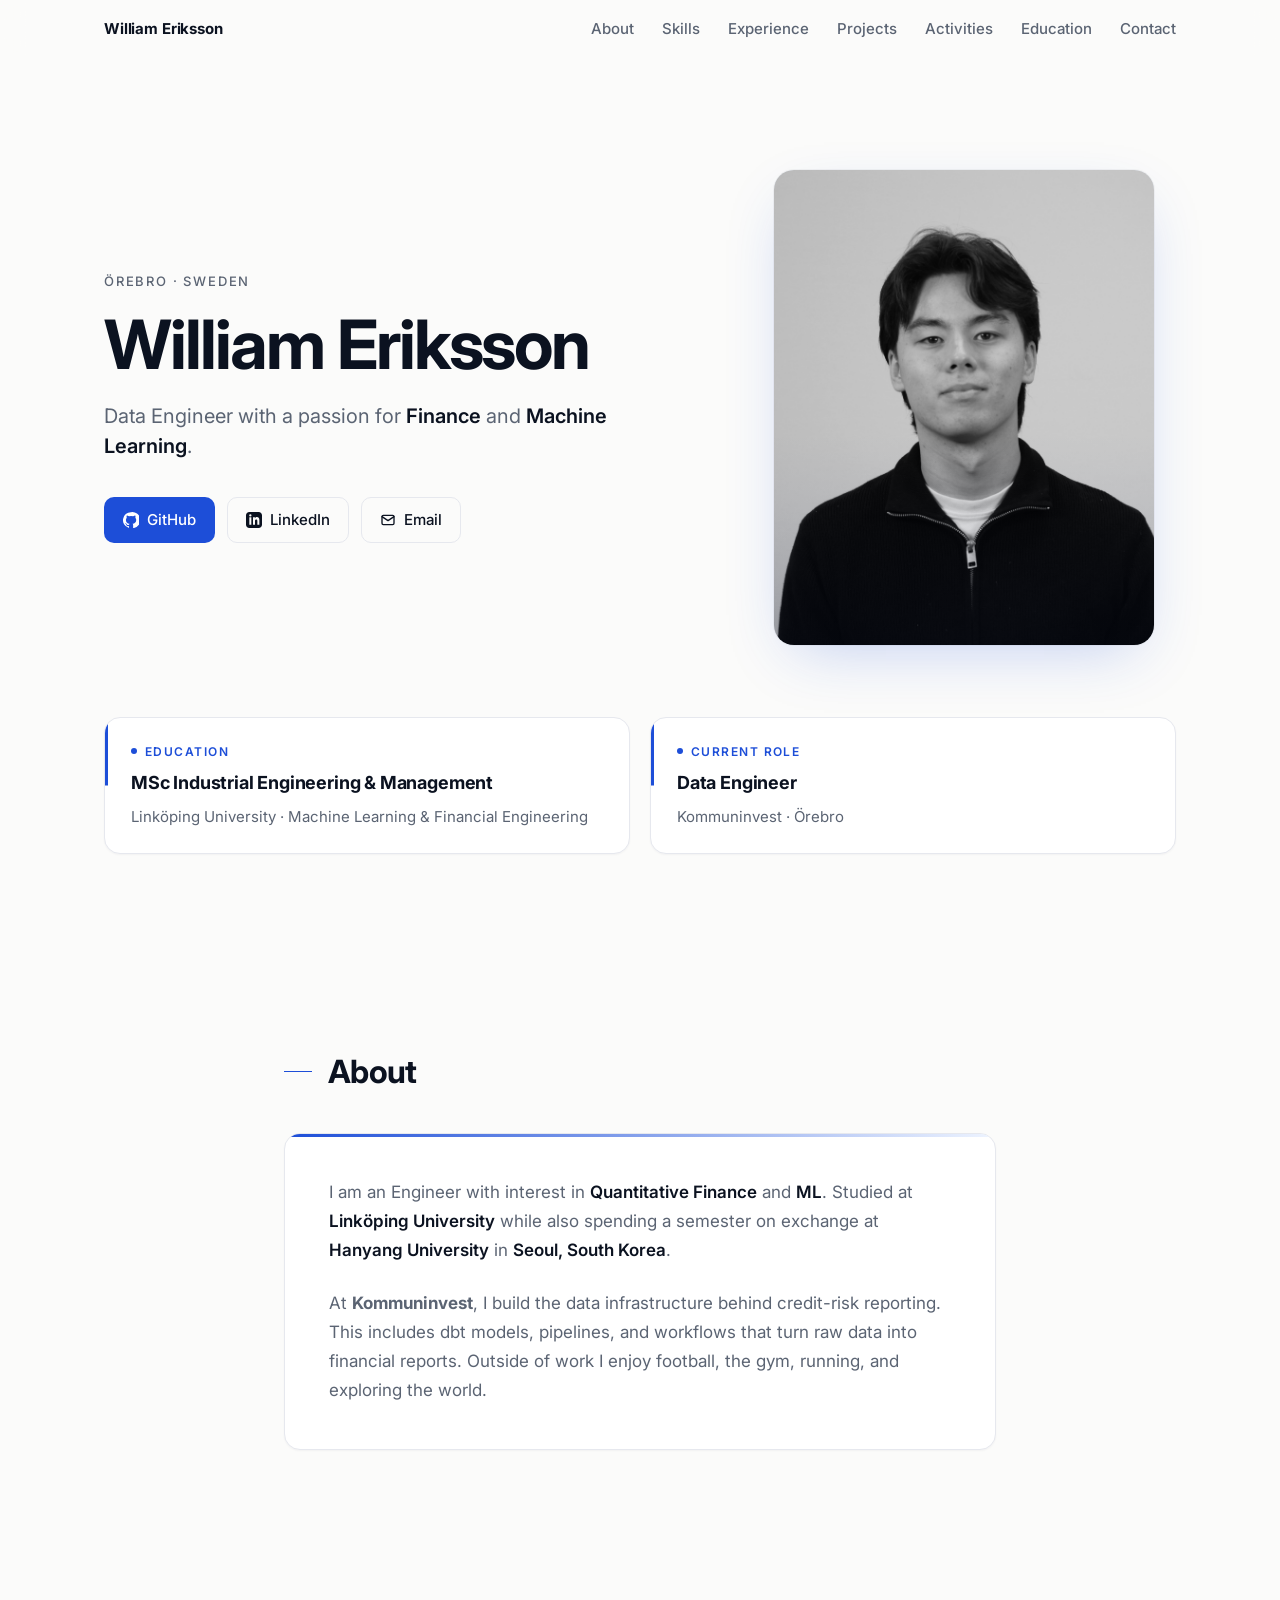
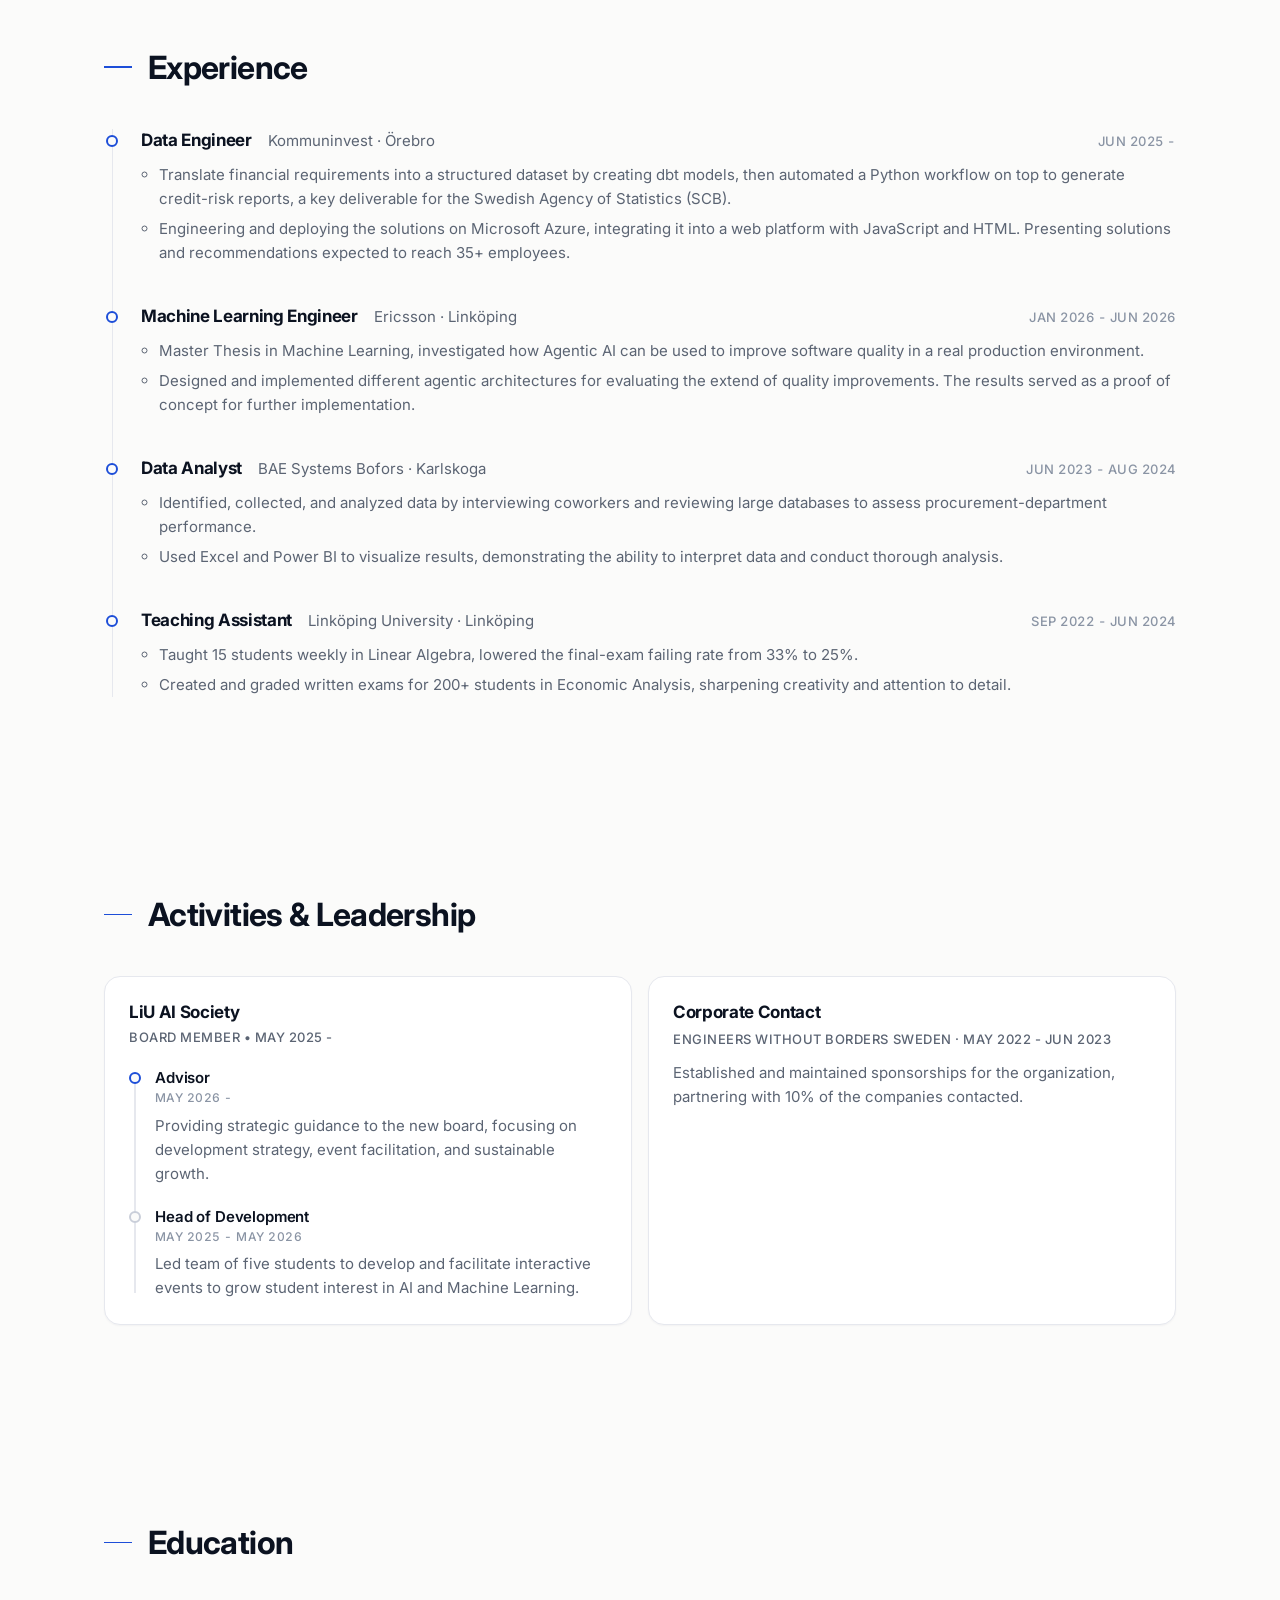
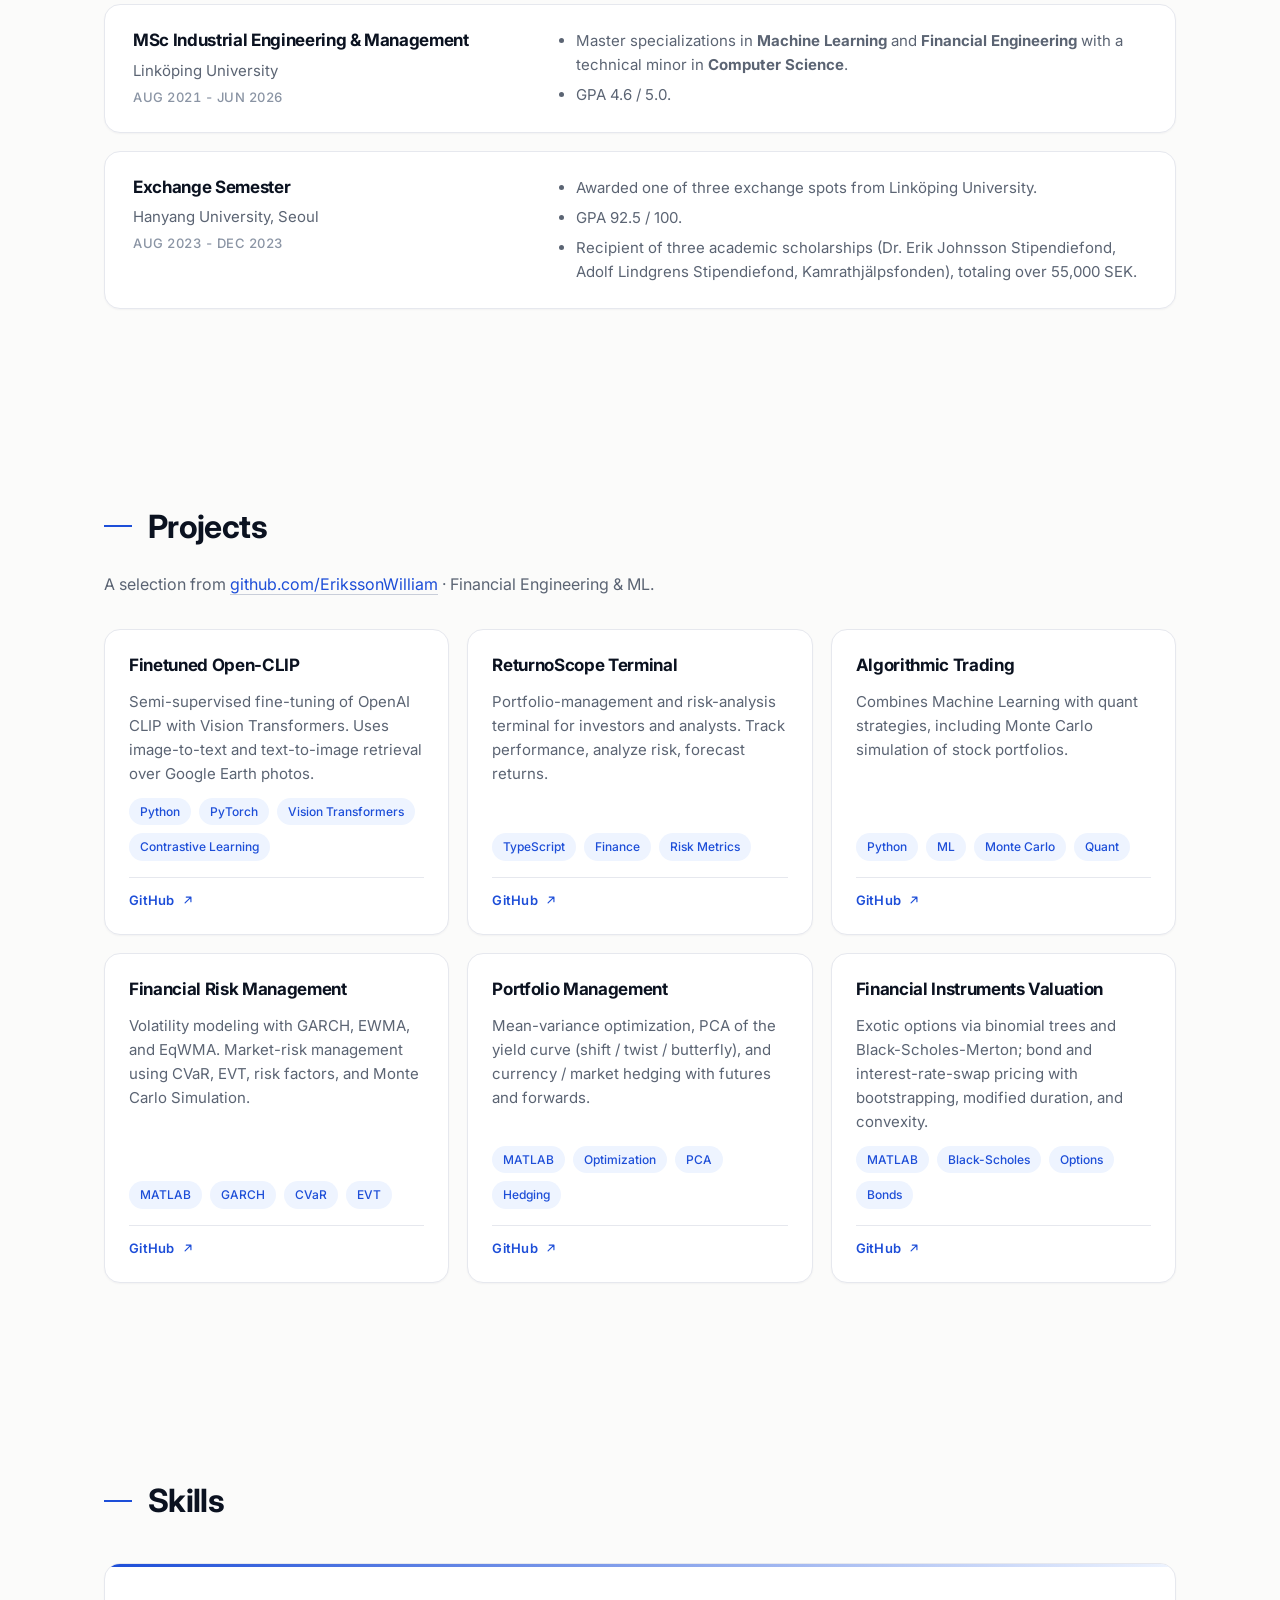
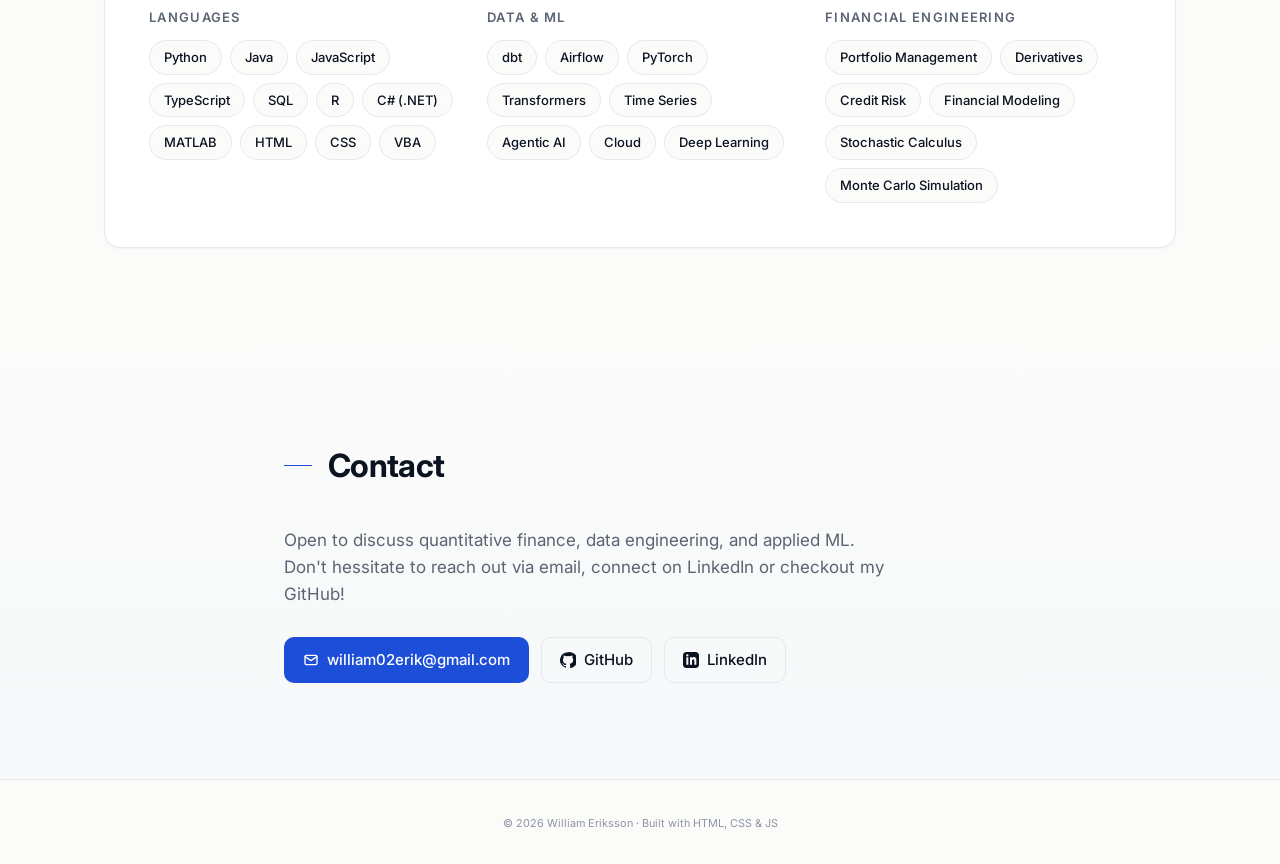
==== commit aa9d09eb: "reordering" ====
--- a/index.html
+++ b/index.html
@@ -83,42 +83,11 @@
         <h2 id="about-h" data-reveal>About</h2>
         <div class="section-card" data-reveal>
           <p class="about-lead">
-            I am an Enginner with interest in <strong>Quantitative Finance</strong> and <strong>ML</strong>. Studied at <strong>Linköping University</strong> while also spending a semester on exchange at <strong>Hanyang University</strong> in <strong>Seoul, South Korea</strong>.
+            I am an Engineer with interest in <strong>Quantitative Finance</strong> and <strong>ML</strong>. Studied at <strong>Linköping University</strong> while also spending a semester on exchange at <strong>Hanyang University</strong> in <strong>Seoul, South Korea</strong>.
           </p>
           <p class="about-tagline">
-            At <strong>Kommuninvest</strong>, I build the data infrastructure behind credit-risk reporting. This includes dbt models, pipelines, and workflows that turn raw data into financial reports. Outside of work I enjoy football, the gym, and exploring the world.
+            At <strong>Kommuninvest</strong>, I build the data infrastructure behind credit-risk reporting. This includes dbt models, pipelines, and workflows that turn raw data into financial reports. Outside of work I enjoy football, the gym, running, and exploring the world.
           </p>
-        </div>
-      </div>
-    </section>
-
-    <section id="skills" aria-labelledby="skills-h">
-      <div class="container">
-        <h2 id="skills-h" data-reveal>Skills</h2>
-        <div class="section-card" data-reveal>
-          <div class="skills-groups">
-            <div class="skill-group">
-              <h3>Languages</h3>
-              <div class="pills">
-                <span>Python</span><span>Java</span><span>JavaScript</span><span>TypeScript</span><span>SQL</span><span>R</span><span>C# (.NET)</span><span>MATLAB</span><span>HTML</span><span>CSS</span><span>VBA</span>
-              </div>
-            </div>
-            <div class="skill-group">
-              <h3>Data &amp; ML</h3>
-              <div class="pills">
-                <span>dbt</span><span>Airflow</span><span>PyTorch</span><span>Transformers</span><span>Time Series</span>
-                <span>Agentic AI</span>
-                <span>Cloud</span>
-                <span>Deep Learning</span>
-              </div>
-            </div>
-            <div class="skill-group">
-              <h3>Financial Engineering</h3>
-              <div class="pills">
-                <span>Portfolio Management</span><span>Derivatives</span><span>Credit Risk</span><span>Financial Modeling</span><span>Stochastic Calculus</span><span>Monte Carlo Simulation</span>
-              </div>
-            </div>
-          </div>
         </div>
       </div>
     </section>
@@ -195,7 +164,7 @@
             <!-- Main organization and overall duration -->
             <header class="org-header">
               <h3>LiU AI Society</h3>
-              <p class="org-meta">Board Member &bull; May 2025 – Present</p>
+              <p class="org-meta">Board Member &bull; May 2025 - </p>
             </header>
 
             <div class="role-timeline">
@@ -205,7 +174,7 @@
                 <div class="timeline-marker"></div>
                 <div class="role-content">
                   <h4>Advisor</h4>
-                  <span class="role-dates">May 2026 – Present</span>
+                  <span class="role-dates">May 2026 - </span>
                   <p>Providing strategic guidance to the new board, focusing on development strategy, event facilitation, and sustainable growth.</p>
                 </div>
               </div>
@@ -215,7 +184,7 @@
                 <div class="timeline-marker"></div>
                 <div class="role-content">
                   <h4>Head of Development</h4>
-                  <span class="role-dates">May 2025 – May 2026</span>
+                  <span class="role-dates">May 2025 - May 2026</span>
                   <p>Led team of five students to develop and facilitate interactive events to grow student interest in AI and Machine Learning.</p>
                 </div>
               </div>
@@ -231,98 +200,7 @@
       </div>
     </section>
 
-
-    <section id="projects" aria-labelledby="projects-h">
-      <div class="container">
-        <h2 id="projects-h" data-reveal>Projects</h2>
-        <p class="section-intro" data-reveal>
-          A selection from <a href="https://github.com/ErikssonWilliam" target="_blank" rel="noopener noreferrer">github.com/ErikssonWilliam</a> · Financial Engineering & ML.
-        </p>
-        <div class="projects-grid">
-
-          <article class="project-card" data-reveal>
-            <h3>Finetuned Open-CLIP</h3>
-            <p class="desc">Semi-supervised fine-tuning of OpenAI CLIP with Vision Transformers. Uses image-to-text and text-to-image retrieval over Google Earth photos.</p>
-            <div class="pills compact">
-              <span>Python</span><span>PyTorch</span><span>Vision Transformers</span><span>Contrastive Learning</span>
-            </div>
-            <div class="card-links">
-              <a href="https://github.com/ErikssonWilliam/Finetuned-Open-CLIP" target="_blank" rel="noopener noreferrer">GitHub
-                <svg viewBox="0 0 24 24" fill="none" stroke="currentColor" stroke-width="2" stroke-linecap="round" stroke-linejoin="round" aria-hidden="true"><path d="M7 17L17 7M9 7h8v8"/></svg>
-              </a>
-            </div>
-          </article>
-
-          <article class="project-card" data-reveal>
-            <h3>ReturnoScope Terminal</h3>
-            <p class="desc">Portfolio-management and risk-analysis terminal for investors and analysts. Track performance, analyze risk, forecast returns.</p>
-            <div class="pills compact">
-              <span>TypeScript</span><span>Finance</span><span>Risk Metrics</span>
-            </div>
-            <div class="card-links">
-              <a href="https://github.com/ErikssonWilliam/returno-scope-terminal" target="_blank" rel="noopener noreferrer">GitHub
-                <svg viewBox="0 0 24 24" fill="none" stroke="currentColor" stroke-width="2" stroke-linecap="round" stroke-linejoin="round" aria-hidden="true"><path d="M7 17L17 7M9 7h8v8"/></svg>
-              </a>
-            </div>
-          </article>
-
-          <article class="project-card" data-reveal>
-            <h3>Algorithmic Trading</h3>
-            <p class="desc">Combines Machine Learning with quant strategies, including Monte Carlo simulation of stock portfolios.</p>
-            <div class="pills compact">
-              <span>Python</span><span>ML</span><span>Monte Carlo</span><span>Quant</span>
-            </div>
-            <div class="card-links">
-              <a href="https://github.com/ErikssonWilliam/Algorithmic_Trading" target="_blank" rel="noopener noreferrer">GitHub
-                <svg viewBox="0 0 24 24" fill="none" stroke="currentColor" stroke-width="2" stroke-linecap="round" stroke-linejoin="round" aria-hidden="true"><path d="M7 17L17 7M9 7h8v8"/></svg>
-              </a>
-            </div>
-          </article>
-
-          <article class="project-card" data-reveal>
-            <h3>Financial Risk Management</h3>
-            <p class="desc">Volatility modeling with GARCH, EWMA, and EqWMA. Market-risk management using CVaR, EVT, risk factors, and Monte Carlo Simulation.</p>
-            <div class="pills compact">
-              <span>MATLAB</span><span>GARCH</span><span>CVaR</span><span>EVT</span>
-            </div>
-            <div class="card-links">
-              <a href="https://github.com/ErikssonWilliam/Financial-Risk-Management" target="_blank" rel="noopener noreferrer">GitHub
-                <svg viewBox="0 0 24 24" fill="none" stroke="currentColor" stroke-width="2" stroke-linecap="round" stroke-linejoin="round" aria-hidden="true"><path d="M7 17L17 7M9 7h8v8"/></svg>
-              </a>
-            </div>
-          </article>
-
-          <article class="project-card" data-reveal>
-            <h3>Portfolio Management</h3>
-            <p class="desc">Mean-variance optimization, PCA of the yield curve (shift / twist / butterfly), and currency / market hedging with futures and forwards.</p>
-            <div class="pills compact">
-              <span>MATLAB</span><span>Optimization</span><span>PCA</span><span>Hedging</span>
-            </div>
-            <div class="card-links">
-              <a href="https://github.com/ErikssonWilliam/Portfolio-Management" target="_blank" rel="noopener noreferrer">GitHub
-                <svg viewBox="0 0 24 24" fill="none" stroke="currentColor" stroke-width="2" stroke-linecap="round" stroke-linejoin="round" aria-hidden="true"><path d="M7 17L17 7M9 7h8v8"/></svg>
-              </a>
-            </div>
-          </article>
-
-          <article class="project-card" data-reveal>
-            <h3>Financial Instruments Valuation</h3>
-            <p class="desc">Exotic options via binomial trees and Black-Scholes-Merton; bond and interest-rate-swap pricing with bootstrapping, modified duration, and convexity.</p>
-            <div class="pills compact">
-              <span>MATLAB</span><span>Black-Scholes</span><span>Options</span><span>Bonds</span>
-            </div>
-            <div class="card-links">
-              <a href="https://github.com/ErikssonWilliam/Financial-Instruments-Valuation" target="_blank" rel="noopener noreferrer">GitHub
-                <svg viewBox="0 0 24 24" fill="none" stroke="currentColor" stroke-width="2" stroke-linecap="round" stroke-linejoin="round" aria-hidden="true"><path d="M7 17L17 7M9 7h8v8"/></svg>
-              </a>
-            </div>
-          </article>
-
-        </div>
-      </div>
-    </section>
-
-    <section id="education" aria-labelledby="education-h">
+        <section id="education" aria-labelledby="education-h">
       <div class="container">
         <h2 id="education-h" data-reveal>Education</h2>
         <div class="education-list">
@@ -349,6 +227,128 @@
               <li>Recipient of three academic scholarships (Dr. Erik Johnsson Stipendiefond, Adolf Lindgrens Stipendiefond, Kamrathjälpsfonden), totaling over 55,000 SEK.</li>
             </ul>
           </article>
+        </div>
+      </div>
+    </section>
+
+    <section id="projects" aria-labelledby="projects-h">
+      <div class="container">
+        <h2 id="projects-h" data-reveal>Projects</h2>
+        <p class="section-intro" data-reveal>
+          A selection from <a href="https://github.com/ErikssonWilliam" target="_blank" rel="noopener noreferrer">github.com/ErikssonWilliam</a> · Financial Engineering & ML.
+        </p>
+        <div class="projects-grid">
+
+          <article class="project-card" data-reveal>
+            <h3>Finetuned Open-CLIP</h3>
+            <p class="desc">Semi-supervised fine-tuning of OpenAI CLIP with Vision Transformers. Uses image-to-text and text-to-image retrieval over Google Earth photos.</p>
+            <div class="pills compact">
+              <span>Python</span><span>PyTorch</span><span>Vision Transformers</span><span>Contrastive Learning</span>
+            </div>
+            <div class="card-links">
+              <a href="https://github.com/ErikssonWilliam/Finetuned-Open-CLIP" target="_blank" rel="noopener noreferrer">GitHub
+                <svg viewBox="0 0 24 24" fill="none" stroke="currentColor" stroke-width="2" stroke-linecap="round" stroke-linejoin="round" aria-hidden="true"><path d="M7 17L17 7M9 7h8v8"/></svg>
+              </a>
+            </div>
+          </article>
+
+          <article class="project-card" data-reveal>
+            <h3>ReturnoScope Terminal</h3>
+            <p class="desc">Portfolio-management and risk-analysis terminal for investors and analysts. Track performance, analyze risk, forecast returns.</p>
+            <div class="pills compact">
+              <span>TypeScript</span><span>Finance</span><span>Risk Metrics</span>
+            </div>
+            <div class="card-links">
+              <a href="https://github.com/ErikssonWilliam/returno-scope-terminal" target="_blank" rel="noopener noreferrer">GitHub
+                <svg viewBox="0 0 24 24" fill="none" stroke="currentColor" stroke-width="2" stroke-linecap="round" stroke-linejoin="round" aria-hidden="true"><path d="M7 17L17 7M9 7h8v8"/></svg>
+              </a>
+            </div>
+          </article>
+
+          <article class="project-card" data-reveal>
+            <h3>Algorithmic Trading</h3>
+            <p class="desc">Combines Machine Learning with quant strategies, including Monte Carlo simulation of stock portfolios.</p>
+            <div class="pills compact">
+              <span>Python</span><span>ML</span><span>Monte Carlo</span><span>Quant</span>
+            </div>
+            <div class="card-links">
+              <a href="https://github.com/ErikssonWilliam/Algorithmic_Trading" target="_blank" rel="noopener noreferrer">GitHub
+                <svg viewBox="0 0 24 24" fill="none" stroke="currentColor" stroke-width="2" stroke-linecap="round" stroke-linejoin="round" aria-hidden="true"><path d="M7 17L17 7M9 7h8v8"/></svg>
+              </a>
+            </div>
+          </article>
+
+          <article class="project-card" data-reveal>
+            <h3>Financial Risk Management</h3>
+            <p class="desc">Volatility modeling with GARCH, EWMA, and EqWMA. Market-risk management using CVaR, EVT, risk factors, and Monte Carlo Simulation.</p>
+            <div class="pills compact">
+              <span>MATLAB</span><span>GARCH</span><span>CVaR</span><span>EVT</span>
+            </div>
+            <div class="card-links">
+              <a href="https://github.com/ErikssonWilliam/Financial-Risk-Management" target="_blank" rel="noopener noreferrer">GitHub
+                <svg viewBox="0 0 24 24" fill="none" stroke="currentColor" stroke-width="2" stroke-linecap="round" stroke-linejoin="round" aria-hidden="true"><path d="M7 17L17 7M9 7h8v8"/></svg>
+              </a>
+            </div>
+          </article>
+
+          <article class="project-card" data-reveal>
+            <h3>Portfolio Management</h3>
+            <p class="desc">Mean-variance optimization, PCA of the yield curve (shift / twist / butterfly), and currency / market hedging with futures and forwards.</p>
+            <div class="pills compact">
+              <span>MATLAB</span><span>Optimization</span><span>PCA</span><span>Hedging</span>
+            </div>
+            <div class="card-links">
+              <a href="https://github.com/ErikssonWilliam/Portfolio-Management" target="_blank" rel="noopener noreferrer">GitHub
+                <svg viewBox="0 0 24 24" fill="none" stroke="currentColor" stroke-width="2" stroke-linecap="round" stroke-linejoin="round" aria-hidden="true"><path d="M7 17L17 7M9 7h8v8"/></svg>
+              </a>
+            </div>
+          </article>
+
+          <article class="project-card" data-reveal>
+            <h3>Financial Instruments Valuation</h3>
+            <p class="desc">Exotic options via binomial trees and Black-Scholes-Merton; bond and interest-rate-swap pricing with bootstrapping, modified duration, and convexity.</p>
+            <div class="pills compact">
+              <span>MATLAB</span><span>Black-Scholes</span><span>Options</span><span>Bonds</span>
+            </div>
+            <div class="card-links">
+              <a href="https://github.com/ErikssonWilliam/Financial-Instruments-Valuation" target="_blank" rel="noopener noreferrer">GitHub
+                <svg viewBox="0 0 24 24" fill="none" stroke="currentColor" stroke-width="2" stroke-linecap="round" stroke-linejoin="round" aria-hidden="true"><path d="M7 17L17 7M9 7h8v8"/></svg>
+              </a>
+            </div>
+          </article>
+
+        </div>
+      </div>
+    </section>
+
+    
+    <section id="skills" aria-labelledby="skills-h">
+      <div class="container">
+        <h2 id="skills-h" data-reveal>Skills</h2>
+        <div class="section-card" data-reveal>
+          <div class="skills-groups">
+            <div class="skill-group">
+              <h3>Languages</h3>
+              <div class="pills">
+                <span>Python</span><span>Java</span><span>JavaScript</span><span>TypeScript</span><span>SQL</span><span>R</span><span>C# (.NET)</span><span>MATLAB</span><span>HTML</span><span>CSS</span><span>VBA</span>
+              </div>
+            </div>
+            <div class="skill-group">
+              <h3>Data &amp; ML</h3>
+              <div class="pills">
+                <span>dbt</span><span>Airflow</span><span>PyTorch</span><span>Transformers</span><span>Time Series</span>
+                <span>Agentic AI</span>
+                <span>Cloud</span>
+                <span>Deep Learning</span>
+              </div>
+            </div>
+            <div class="skill-group">
+              <h3>Financial Engineering</h3>
+              <div class="pills">
+                <span>Portfolio Management</span><span>Derivatives</span><span>Credit Risk</span><span>Financial Modeling</span><span>Stochastic Calculus</span><span>Monte Carlo Simulation</span>
+              </div>
+            </div>
+          </div>
         </div>
       </div>
     </section>
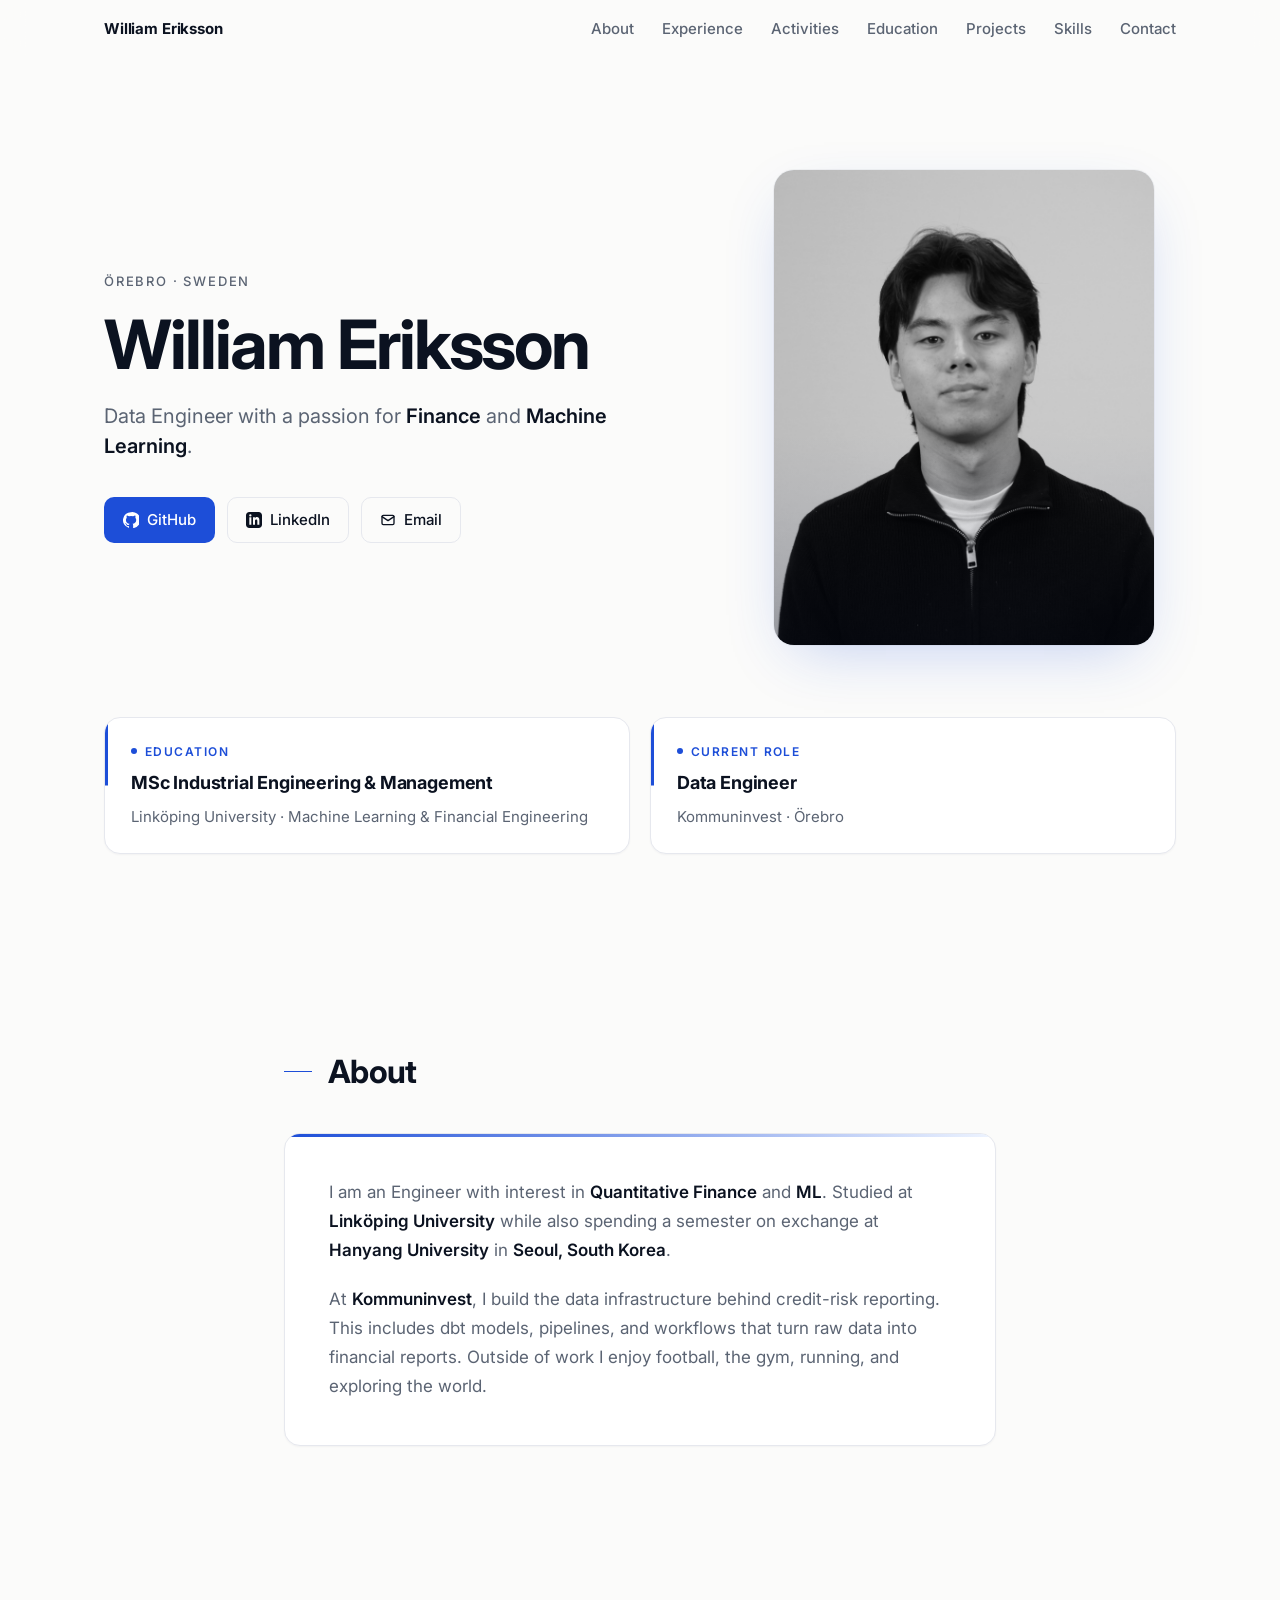
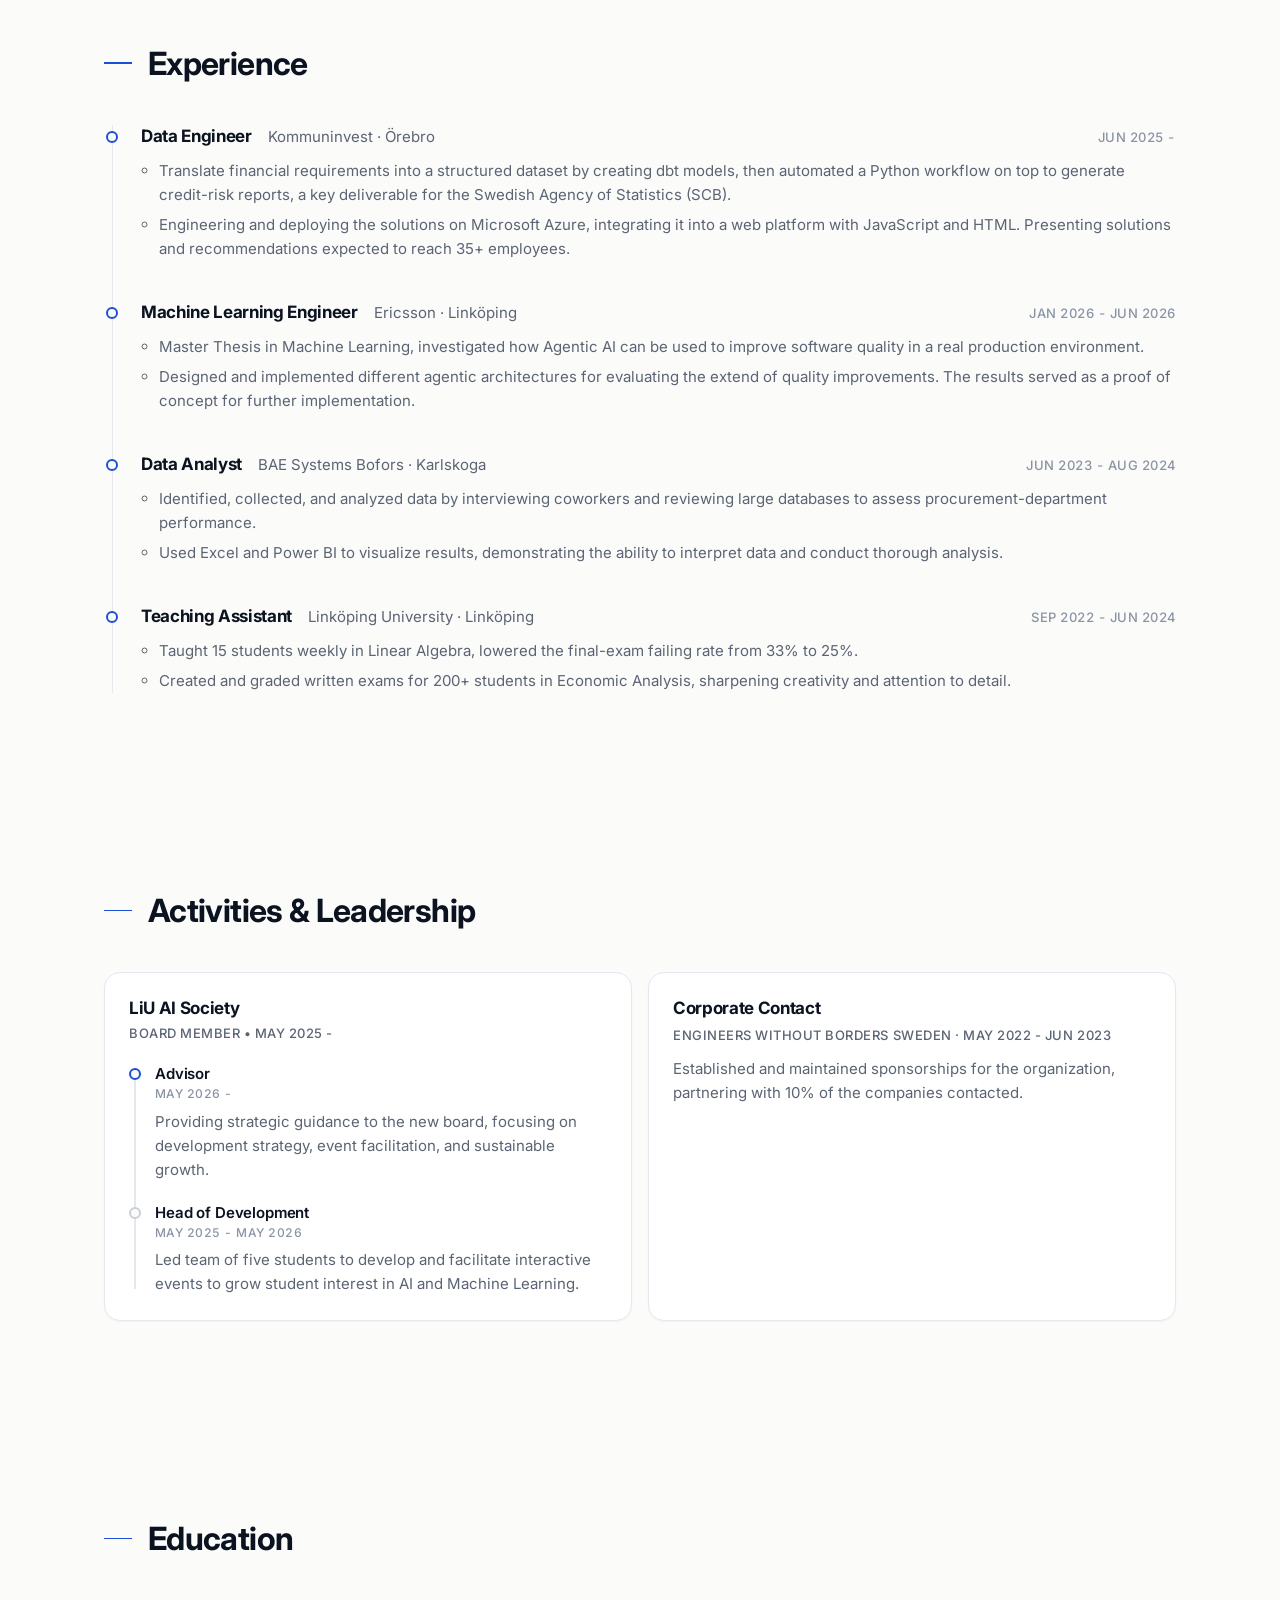
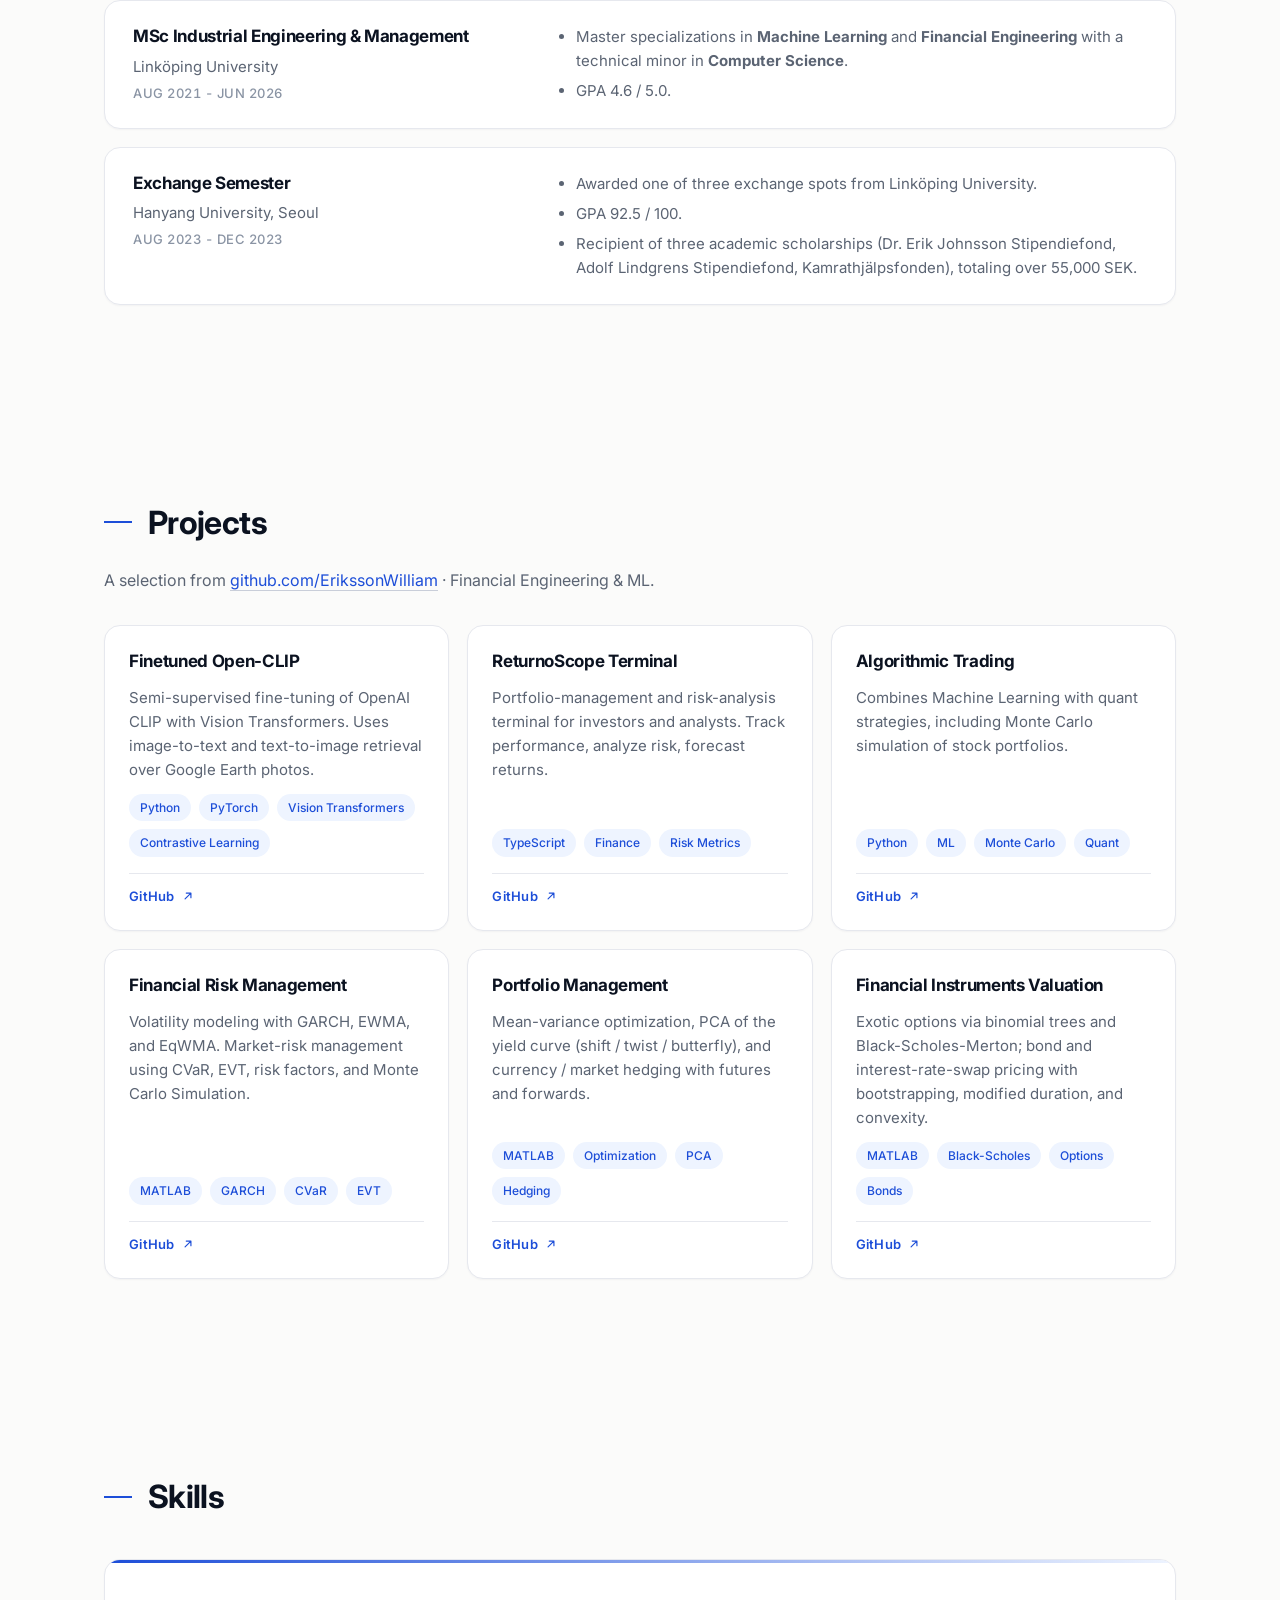
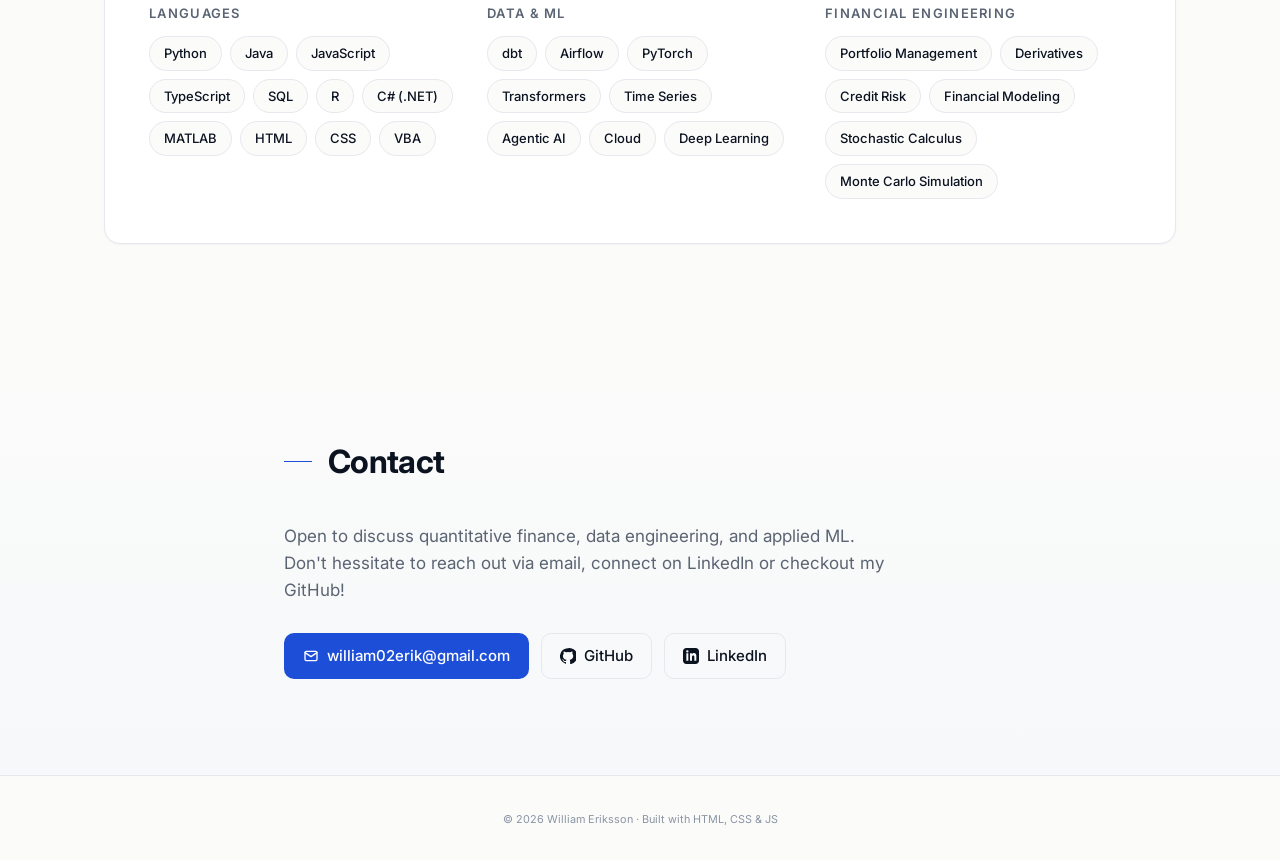
==== commit 9ad32ec2: "Style fixes" ====
--- a/index.html
+++ b/index.html
@@ -22,11 +22,11 @@
       </button>
       <ul id="nav-menu" class="nav-menu">
         <li><a href="#about">About</a></li>
-        <li><a href="#skills">Skills</a></li>
         <li><a href="#experience">Experience</a></li>
-        <li><a href="#projects">Projects</a></li>
         <li><a href="#activities">Activities</a></li>
         <li><a href="#education">Education</a></li>
+        <li><a href="#projects">Projects</a></li>
+        <li><a href="#skills">Skills</a></li>
         <li><a href="#contact">Contact</a></li>
       </ul>
     </nav>
@@ -200,7 +200,7 @@
       </div>
     </section>
 
-        <section id="education" aria-labelledby="education-h">
+    <section id="education" aria-labelledby="education-h">
       <div class="container">
         <h2 id="education-h" data-reveal>Education</h2>
         <div class="education-list">
--- a/styles.css
+++ b/styles.css
@@ -443,28 +443,25 @@
   background: var(--bg);
 }
 
-.about-lead {
-  margin: 0 0 24px;
-  color: var(--text);
-  font-size: 1.0625rem;
-  line-height: 1.6;
+/* Both About paragraphs share one treatment. Scoped under .section-card so
+   they outrank `.section-card p` above, which would otherwise win on specificity. */
+.section-card .about-lead,
+.section-card .about-tagline {
+  color: var(--muted);
+  font-size: 1rem;
+  line-height: 1.7;
   max-width: 60ch;
 }
-.about-lead strong {
+.section-card .about-lead { margin: 0 0 20px; }
+.section-card .about-tagline { margin: 0; }
+.about-lead strong,
+.about-tagline strong {
   color: var(--text);
   font-weight: 600;
 }
 @media (min-width: 720px) {
-  .about-lead { font-size: 1.125rem; }
-}
-.about-tagline {
-  margin-top: 24px;
-  color: var(--muted);
-  font-size: 1rem;
-  line-height: 1.6;
-}
-@media (min-width: 720px) {
-  .about-tagline { font-size: 1.0625rem; }
+  .section-card .about-lead,
+  .section-card .about-tagline { font-size: 1.0625rem; }
 }
 
 /* ---------- Skills ---------- */
